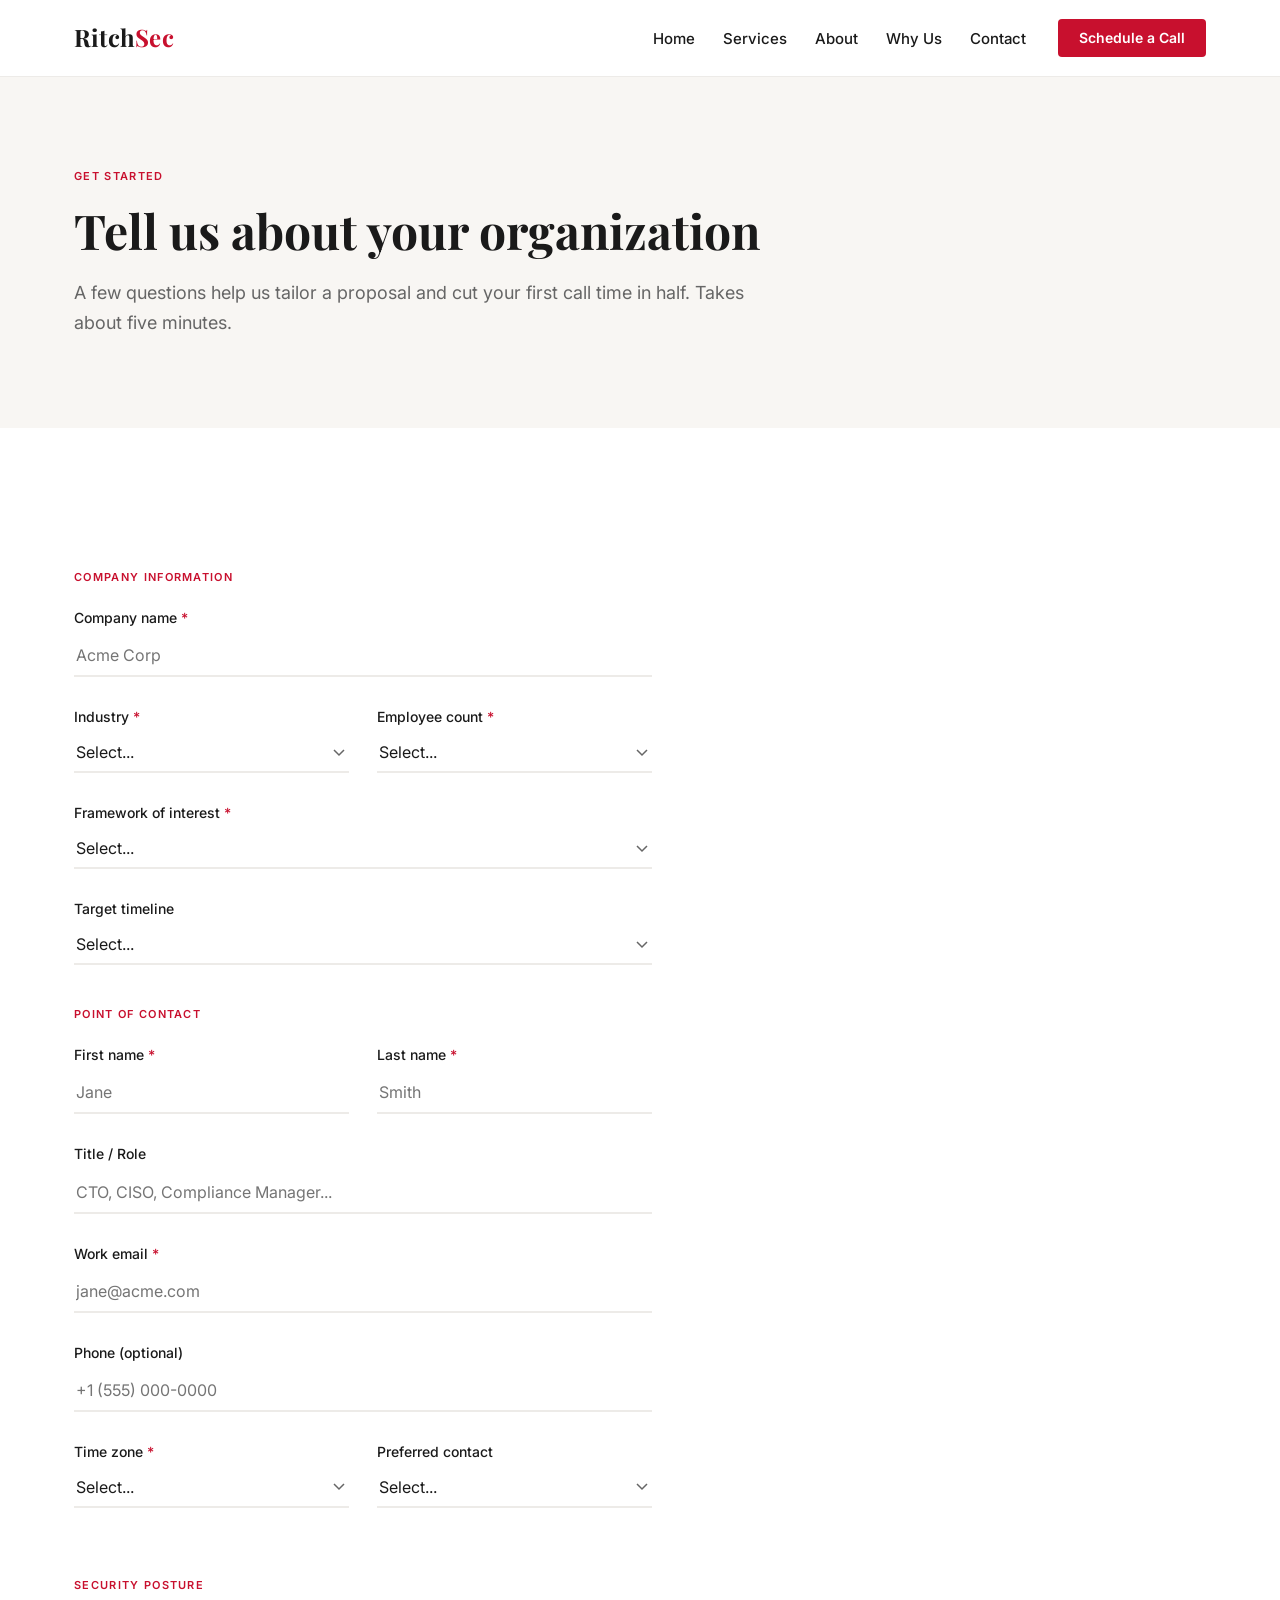
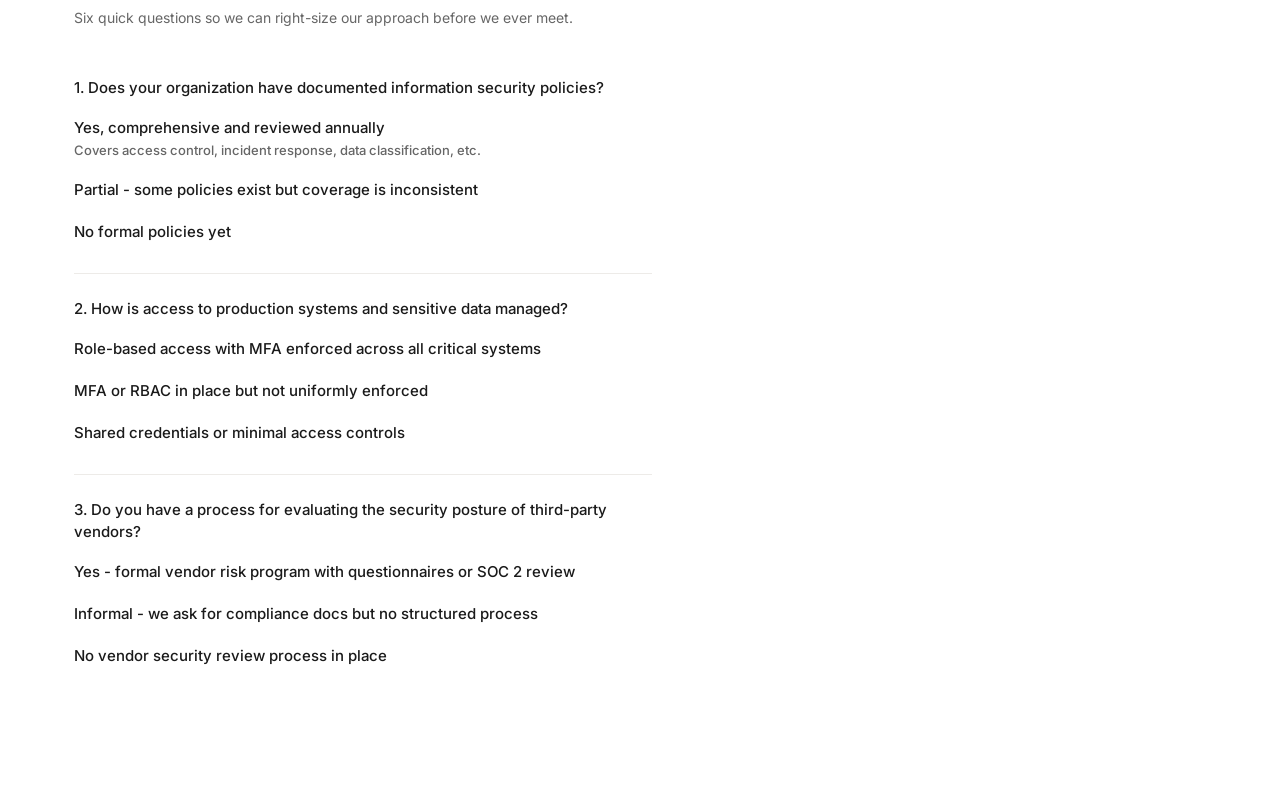
==== intake.html @ 6bd3adc6 "Add client intake form page Co-Authored-By: Claude Sonnet 4.6 <noreply@anthropic.com> Claude-Session" ====
<!DOCTYPE html><html lang="en"><head><meta charset="UTF-8"><meta name="viewport" content="width=device-width,initial-scale=1.0"><title>Client Intake - RitchSec</title><link rel="preconnect" href="https://fonts.googleapis.com"><link rel="preconnect" href="https://fonts.gstatic.com" crossorigin><link href="https://fonts.googleapis.com/css2?family=Inter:wght@400;500;600;800&family=Playfair+Display:ital,wght@0,700;1,700&display=swap" rel="stylesheet"><link rel="stylesheet" href="css/styles.css"><style>.intake-grid{display:grid;grid-template-columns:1.2fr 1fr;gap:72px}.intake-section-label{display:block;font-size:11px;font-weight:600;letter-spacing:.12em;text-transform:uppercase;color:var(--red);margin:40px 0 20px}.intake-section-label:first-child{margin-top:0}.intake-form label{display:block;font-size:14px;font-weight:500;color:var(--charcoal);margin-bottom:6px}.intake-form input,.intake-form select,.intake-form textarea{display:block;width:100%;font-family:var(--font-body);font-size:16px;color:var(--charcoal);background:transparent;border:none;border-bottom:2px solid var(--gray-light);padding:10px 2px;margin-bottom:28px;transition:border-color .2s ease;appearance:none;-webkit-appearance:none}.intake-form select{background-image:url("data:image/svg+xml,%3Csvg xmlns=%27http://www.w3.org/2000/svg%27 width=%2712%27 height=%278%27 viewBox=%270 0 12 8%27%3E%3Cpath d=%27M1 1l5 5 5-5%27 stroke=%27%23666%27 stroke-width=%271.5%27 fill=%27none%27/%3E%3C/svg%3E");background-repeat:no-repeat;background-position:right 4px center;padding-right:28px;cursor:pointer}.intake-form input:focus,.intake-form select:focus,.intake-form textarea:focus{outline:none;border-bottom-color:var(--red)}.intake-form textarea{resize:vertical;min-height:80px}.intake-row{display:grid;grid-template-columns:1fr 1fr;gap:28px}.intake-row>div{display:flex;flex-direction:column}.posture-question{padding:24px 0;border-bottom:1px solid var(--gray-light)}.posture-question:first-of-type{padding-top:0}.posture-question:last-of-type{border-bottom:none}.posture-question__prompt{font-size:15px;font-weight:500;color:var(--charcoal);margin-bottom:14px;line-height:1.45}.posture-options{display:flex;flex-direction:column;gap:10px}.posture-option{display:flex;align-items:flex-start;gap:12px;cursor:pointer}.posture-option input[type=radio]{width:auto;margin:0 0 0 0;margin-top:3px;flex-shrink:0;accent-color:var(--red);border-bottom:none;padding:0}.posture-option__label{font-size:15px;color:var(--charcoal);line-height:1.4}.posture-option__label span{display:block;font-size:13px;color:var(--muted);margin-top:2px}.intake-sidebar{padding-top:8px}.intake-sidebar h3{font-family:var(--font-body);font-size:17px;font-weight:600;color:var(--charcoal);margin-bottom:12px}.intake-sidebar p{font-size:15px;color:var(--muted);margin-bottom:20px;line-height:1.6}.intake-sidebar .red-rule{margin-bottom:32px}.what-happens-next li{position:relative;padding-left:30px;margin-bottom:16px;font-size:15px;color:var(--charcoal);line-height:1.45}.what-happens-next li::before{content:attr(data-n);position:absolute;left:0;font-family:var(--font-display);font-size:16px;font-weight:700;color:var(--red)}.form-submit-row{display:flex;align-items:center;gap:20px;margin-top:8px}.form-note{font-size:12px;color:var(--muted)}.intake-privacy{font-size:12px;color:var(--muted);margin-top:16px}@media(max-width:860px){.intake-grid{grid-template-columns:1fr;gap:56px}.intake-row{grid-template-columns:1fr;gap:0}.site-nav__list{display:none}}</style></head><body><header class="site-header" id="site-header"><div class="container site-header__inner"><a href="index.html" class="wordmark">Ritch<span>Sec</span></a><nav class="site-nav" aria-label="Main"><ul class="site-nav__list"><li><a href="index.html" class="site-nav__link">Home</a></li><li><a href="services.html" class="site-nav__link">Services</a></li><li><a href="about.html" class="site-nav__link">About</a></li><li><a href="why-us.html" class="site-nav__link">Why Us</a></li><li><a href="contact.html" class="site-nav__link">Contact</a></li></ul><a href="https://calendly.com/ritchsec/30min" class="btn btn--primary" target="_blank" rel="noopener">Schedule a Call</a><button class="nav-toggle" id="nav-toggle" aria-expanded="false" aria-label="Toggle navigation"><span class="nav-toggle__bar"></span><span class="nav-toggle__bar"></span><span class="nav-toggle__bar"></span></button></nav></div></header><section class="page-hero page-hero--off"><div class="container"><span class="eyebrow">Get Started</span><h1>Tell us about your organization</h1><p class="page-hero__sub">A few questions help us tailor a proposal and cut your first call time in half. Takes about five minutes.</p></div></section><section class="section section--white"><div class="container"><div class="intake-grid"><div><form class="intake-form" name="intake" method="POST" action="thank-you.html" data-netlify="true" netlify-honeypot="bot-field"><input type="hidden" name="form-name" value="intake"><p style="display:none"><label>Do not fill: <input name="bot-field"></label></p><span class="intake-section-label">Company Information</span><label for="company">Company name <span style="color:var(--red)">*</span></label><input type="text" id="company" name="company" required placeholder="Acme Corp"><div class="intake-row"><div><label for="industry">Industry <span style="color:var(--red)">*</span></label><select id="industry" name="industry" required><option value="" disabled selected>Select...</option><option>SaaS / Software</option><option>FinTech / Financial Services</option><option>HealthTech / Healthcare</option><option>Government / Public Sector</option><option>Defense / GovCon</option><option>Professional Services</option><option>E-commerce / Retail</option><option>Manufacturing</option><option>Other</option></select></div><div><label for="employees">Employee count <span style="color:var(--red)">*</span></label><select id="employees" name="employees" required><option value="" disabled selected>Select...</option><option>1-10</option><option>11-50</option><option>51-200</option><option>201-500</option><option>500+</option></select></div></div><label for="framework">Framework of interest <span style="color:var(--red)">*</span></label><select id="framework" name="framework" required><option value="" disabled selected>Select...</option><option>SOC 2 Type I</option><option>SOC 2 Type II</option><option>NIST CSF</option><option>FedRAMP 20x Class B</option><option>FedRAMP 20x Class C</option><option>General Security Risk Assessment</option><option>Not sure - need guidance</option></select><label for="timeline">Target timeline</label><select id="timeline" name="timeline"><option value="" disabled selected>Select...</option><option>ASAP (within 30 days)</option><option>1-3 months</option><option>3-6 months</option><option>6-12 months</option><option>Exploring, no hard deadline</option></select><span class="intake-section-label">Point of Contact</span><div class="intake-row"><div><label for="first-name">First name <span style="color:var(--red)">*</span></label><input type="text" id="first-name" name="first_name" required placeholder="Jane"></div><div><label for="last-name">Last name <span style="color:var(--red)">*</span></label><input type="text" id="last-name" name="last_name" required placeholder="Smith"></div></div><label for="poc-title">Title / Role</label><input type="text" id="poc-title" name="title" placeholder="CTO, CISO, Compliance Manager..."><label for="email">Work email <span style="color:var(--red)">*</span></label><input type="email" id="email" name="email" required placeholder="jane@acme.com"><label for="phone">Phone (optional)</label><input type="tel" id="phone" name="phone" placeholder="+1 (555) 000-0000"><div class="intake-row"><div><label for="timezone">Time zone <span style="color:var(--red)">*</span></label><select id="timezone" name="timezone" required><option value="" disabled selected>Select...</option><option>Eastern (ET)</option><option>Central (CT)</option><option>Mountain (MT)</option><option>Pacific (PT)</option><option>Alaska (AKT)</option><option>Hawaii (HT)</option><option>UTC / GMT</option><option>Other</option></select></div><div><label for="preferred-contact">Preferred contact</label><select id="preferred-contact" name="preferred_contact"><option value="" disabled selected>Select...</option><option>Email</option><option>Phone / Video call</option><option>Either</option></select></div></div><span class="intake-section-label">Security Posture</span><p style="font-size:14px;color:var(--muted);margin-bottom:24px;margin-top:-8px;">Six quick questions so we can right-size our approach before we ever meet.</p><div class="posture-question"><p class="posture-question__prompt">1. Does your organization have documented information security policies?</p><div class="posture-options"><label class="posture-option"><input type="radio" name="q1_policies" value="A" required><span class="posture-option__label">Yes, comprehensive and reviewed annually<span>Covers access control, incident response, data classification, etc.</span></span></label><label class="posture-option"><input type="radio" name="q1_policies" value="B"><span class="posture-option__label">Partial - some policies exist but coverage is inconsistent</span></label><label class="posture-option"><input type="radio" name="q1_policies" value="C"><span class="posture-option__label">No formal policies yet</span></label></div></div><div class="posture-question"><p class="posture-question__prompt">2. How is access to production systems and sensitive data managed?</p><div class="posture-options"><label class="posture-option"><input type="radio" name="q2_access" value="A" required><span class="posture-option__label">Role-based access with MFA enforced across all critical systems</span></label><label class="posture-option"><input type="radio" name="q2_access" value="B"><span class="posture-option__label">MFA or RBAC in place but not uniformly enforced</span></label><label class="posture-option"><input type="radio" name="q2_access" value="C"><span class="posture-option__label">Shared credentials or minimal access controls</span></label></div></div><div class="posture-question"><p class="posture-question__prompt">3. Do you have a process for evaluating the security posture of third-party vendors?</p><div class="posture-options"><label class="posture-option"><input type="radio" name="q3_vendors" value="A" required><span class="posture-option__label">Yes - formal vendor risk program with questionnaires or SOC 2 review</span></label><label class="posture-option"><input type="radio" name="q3_vendors" value="B"><span class="posture-option__label">Informal - we ask for compliance docs but no structured process</span></label><label class="posture-option"><input type="radio" name="q3_vendors" value="C"><span class="posture-option__label">No vendor security review process in place</span></label></div></div>
---- css/styles.css ----
/* ==========================================================================
   RitchSec — Site Stylesheet
   Fonts: Playfair Display (display), Inter (body/UI)
   ========================================================================== */

:root {
  --red: #C8102E;
  --red-dark: #9E0B22;
  --red-tint: #FDF0F2;
  --charcoal: #1A1A1A;
  --off-white: #F8F6F3;
  --white: #FFFFFF;
  --gray-light: #EDEBE8;
  --muted: #666666;
  --font-display: 'Playfair Display', Georgia, serif;
  --font-body: 'Inter', -apple-system, BlinkMacSystemFont, 'Segoe UI', sans-serif;
  --max-width: 1180px;
}

/* --------------------------------------------------------------------------
   Reset & base
   -------------------------------------------------------------------------- */

*,
*::before,
*::after {
  box-sizing: border-box;
  margin: 0;
  padding: 0;
}

html {
  scroll-behavior: smooth;
}

body {
  font-family: var(--font-body);
  font-size: 17px;
  font-weight: 400;
  line-height: 1.65;
  color: var(--charcoal);
  background-color: var(--white);
  -webkit-font-smoothing: antialiased;
  -moz-osx-font-smoothing: grayscale;
}

img {
  max-width: 100%;
  display: block;
}

a {
  color: var(--red);
  text-decoration: none;
  transition: color 0.2s ease;
}

a:hover {
  color: var(--red-dark);
}

a:focus-visible,
button:focus-visible,
input:focus-visible,
textarea:focus-visible {
  outline: 2px solid var(--red);
  outline-offset: 3px;
}

ul {
  list-style: none;
}

/* --------------------------------------------------------------------------
   Typography
   -------------------------------------------------------------------------- */

h1, h2, h3 {
  font-family: var(--font-display);
  font-weight: 700;
  line-height: 1.2;
  color: var(--charcoal);
}

h1 { font-size: 40px; }
h2 { font-size: 30px; }
h3 { font-size: 22px; }

.display {
  font-size: 52px;
  line-height: 1.15;
}

.eyebrow {
  display: block;
  font-family: var(--font-body);
  font-size: 11px;
  font-weight: 600;
  letter-spacing: 0.12em;
  text-transform: uppercase;
  color: var(--red);
  margin-bottom: 18px;
}

.lead {
  font-size: 18px;
  color: var(--muted);
}

.small {
  font-size: 14px;
}

/* --------------------------------------------------------------------------
   Layout
   -------------------------------------------------------------------------- */

.container {
  max-width: var(--max-width);
  margin: 0 auto;
  padding: 0 24px;
}

.section {
  padding: 100px 0;
}

.section--white   { background-color: var(--white); }
.section--off     { background-color: var(--off-white); }
.section--dark    { background-color: var(--charcoal); }
.section--tint    { background-color: var(--red-tint); }
.section--red     { background-color: var(--red); }

.section--dark h2,
.section--dark h3,
.section--red h2 {
  color: var(--white);
}

.grid-12 {
  display: grid;
  grid-template-columns: repeat(12, 1fr);
  gap: 32px;
}

/* Signature element: vertical red rule */
.red-rule {
  border-left: 3px solid var(--red);
  padding-left: 20px;
}

/* --------------------------------------------------------------------------
   Buttons
   -------------------------------------------------------------------------- */

.btn {
  display: inline-block;
  font-family: var(--font-body);
  font-size: 16px;
  font-weight: 600;
  line-height: 1;
  padding: 14px 28px;
  border-radius: 4px;
  border: 1px solid transparent;
  cursor: pointer;
  transition: background-color 0.2s ease, color 0.2s ease, border-color 0.2s ease;
}

.btn--primary {
  background-color: var(--red);
  color: var(--white);
}

.btn--primary:hover {
  background-color: var(--red-dark);
  color: var(--white);
}

.btn--secondary {
  background-color: var(--white);
  color: var(--red);
  border-color: var(--red);
}

.btn--secondary:hover {
  background-color: var(--red-tint);
  color: var(--red-dark);
}

.btn--reversed {
  background-color: var(--white);
  color: var(--red);
}

.btn--reversed:hover {
  background-color: var(--red-tint);
  color: var(--red-dark);
}

.btn--full {
  display: block;
  width: 100%;
  text-align: center;
}

/* --------------------------------------------------------------------------
   Header / Navigation
   -------------------------------------------------------------------------- */

.site-header {
  position: sticky;
  top: 0;
  z-index: 100;
  background-color: var(--white);
  border-bottom: 1px solid var(--gray-light);
  transition: box-shadow 0.25s ease;
}

.site-header.is-scrolled {
  box-shadow: 0 2px 12px rgba(0, 0, 0, 0.08);
}

.site-header__inner {
  display: flex;
  align-items: center;
  justify-content: space-between;
  height: 76px;
}

.wordmark {
  font-family: var(--font-display);
  font-size: 24px;
  font-weight: 700;
  color: var(--charcoal);
  letter-spacing: 0.01em;
}

.wordmark:hover {
  color: var(--charcoal);
}

.wordmark span {
  color: var(--red);
}

.site-nav {
  display: flex;
  align-items: center;
  gap: 32px;
}

.site-nav__list {
  display: flex;
  align-items: center;
  gap: 28px;
}

.site-nav__link {
  font-size: 15px;
  font-weight: 500;
  color: var(--charcoal);
  padding: 6px 0;
  border-bottom: 2px solid transparent;
  transition: color 0.2s ease, border-color 0.2s ease;
}

.site-nav__link:hover {
  color: var(--red);
}

.site-nav__link[aria-current="page"] {
  color: var(--charcoal);
  border-bottom-color: var(--red);
}

.site-nav .btn {
  font-size: 14px;
  padding: 11px 20px;
}

.nav-toggle {
  display: none;
  background: none;
  border: none;
  cursor: pointer;
  padding: 8px;
}

.nav-toggle__bar {
  display: block;
  width: 24px;
  height: 2px;
  background-color: var(--charcoal);
  margin: 5px 0;
  transition: transform 0.25s ease, opacity 0.25s ease;
}

.nav-toggle[aria-expanded="true"] .nav-toggle__bar:nth-child(1) {
  transform: translateY(7px) rotate(45deg);
}

.nav-toggle[aria-expanded="true"] .nav-toggle__bar:nth-child(2) {
  opacity: 0;
}

.nav-toggle[aria-expanded="true"] .nav-toggle__bar:nth-child(3) {
  transform: translateY(-7px) rotate(-45deg);
}

/* --------------------------------------------------------------------------
   Hero (home)
   -------------------------------------------------------------------------- */

.hero {
  background-color: var(--off-white);
  padding: 100px 0;
}

.hero__inner {
  display: grid;
  grid-template-columns: 60% 1fr;
  gap: 60px;
  align-items: center;
}

.hero__headline {
  font-size: 52px;
  line-height: 1.15;
  margin-bottom: 24px;
}

.hero__sub {
  font-size: 18px;
  color: var(--muted);
  margin-bottom: 32px;
  max-width: 540px;
}

.hero__note {
  font-size: 13px;
  color: var(--muted);
  margin-top: 16px;
}

.badge-stack {
  display: flex;
  flex-direction: column;
  gap: 12px;
  align-items: flex-start;
}

.badge {
  display: inline-block;
  background-color: var(--gray-light);
  color: var(--charcoal);
  font-size: 14px;
  font-weight: 500;
  padding: 10px 18px;
  border-radius: 999px;
  white-space: nowrap;
}

.badge::before {
  content: "\2726\00a0\00a0";
  color: var(--red);
}

/* --------------------------------------------------------------------------
   Page hero (interior pages)
   -------------------------------------------------------------------------- */

.page-hero {
  padding: 90px 0;
}

.page-hero--dark {
  background-color: var(--charcoal);
}

.page-hero--dark h1 {
  color: var(--white);
}

.page-hero--off {
  background-color: var(--off-white);
}

.page-hero h1 {
  font-size: 48px;
  line-height: 1.15;
  margin-bottom: 20px;
  max-width: 820px;
}

.page-hero__sub {
  font-size: 18px;
  color: var(--muted);
  max-width: 680px;
}

.page-hero--dark .page-hero__sub {
  color: #C9C6C1;
}

.page-hero__accent {
  font-style: italic;
  color: var(--red);
}

/* About hero: two-column with headshot */
.about-hero__inner {
  display: grid;
  grid-template-columns: 1.4fr 1fr;
  gap: 60px;
  align-items: center;
}

.about-hero__inner h1 {
  font-size: 44px;
}

.headshot-frame {
  border-left: 4px solid var(--red);
  padding-left: 20px;
}

.headshot-frame img {
  width: 100%;
  border-radius: 4px;
}

/* --------------------------------------------------------------------------
   Trust bar
   -------------------------------------------------------------------------- */

.trust-bar {
  background-color: var(--white);
  padding: 44px 0;
  text-align: center;
  border-bottom: 1px solid var(--gray-light);
}

.trust-bar .eyebrow {
  margin-bottom: 14px;
}

.trust-bar__list {
  font-size: 13px;
  color: var(--charcoal);
  letter-spacing: 0.02em;
}

.trust-bar__list span {
  color: var(--gray-light);
  padding: 0 12px;
}

/* --------------------------------------------------------------------------
   Content blocks
   -------------------------------------------------------------------------- */

.content-block h2 {
  font-size: 36px;
  margin-bottom: 24px;
  max-width: 720px;
}

.content-block p {
  max-width: 680px;
  margin-bottom: 20px;
}

.content-block p:last-of-type {
  margin-bottom: 0;
}

.text-link {
  display: inline-block;
  margin-top: 28px;
  font-weight: 600;
  color: var(--red);
  border-bottom: 1px solid transparent;
  transition: border-color 0.2s ease, color 0.2s ease;
}

.text-link:hover {
  color: var(--red-dark);
  border-bottom-color: var(--red-dark);
}

/* --------------------------------------------------------------------------
   Services snapshot (home, dark section)
   -------------------------------------------------------------------------- */

.section--dark .eyebrow {
  color: var(--red);
}

.card-grid {
  display: grid;
  grid-template-columns: repeat(2, 1fr);
  gap: 28px;
  margin-top: 48px;
}

.service-card {
  background-color: var(--white);
  border-radius: 4px;
  border-top: 3px solid var(--red);
  padding: 32px;
}

.service-card h3 {
  font-family: var(--font-body);
  font-size: 18px;
  font-weight: 600;
  color: var(--charcoal);
  margin-bottom: 12px;
}

.service-card p {
  font-size: 16px;
  color: var(--muted);
}

.text-link--reversed {
  color: var(--white);
  border-bottom: 1px solid transparent;
}

.text-link--reversed:hover {
  color: var(--white);
  border-bottom-color: var(--red);
}

/* --------------------------------------------------------------------------
   Stats
   -------------------------------------------------------------------------- */

.stat-row {
  display: grid;
  grid-template-columns: repeat(4, 1fr);
  gap: 40px;
  margin-top: 48px;
}

.stat {
  border-left: 3px solid var(--red);
  padding-left: 20px;
}

.stat__number {
  font-family: var(--font-display);
  font-size: 44px;
  font-weight: 700;
  line-height: 1.1;
  color: var(--charcoal);
  margin-bottom: 8px;
}

.stat__label {
  font-size: 15px;
  color: var(--muted);
}

.stat-grid-8 {
  display: grid;
  grid-template-columns: repeat(4, 1fr);
  gap: 40px 32px;
  margin-top: 48px;
}

/* --------------------------------------------------------------------------
   About teaser (home)
   -------------------------------------------------------------------------- */

.about-teaser {
  display: grid;
  grid-template-columns: 1.2fr 1fr;
  gap: 60px;
  align-items: center;
}

.quote-block {
  background-color: var(--charcoal);
  border-radius: 4px;
  padding: 44px 40px;
}

.quote-block blockquote {
  border-left: 3px solid var(--red);
  padding-left: 24px;
}

.quote-block blockquote p {
  font-family: var(--font-display);
  font-style: italic;
  font-size: 21px;
  line-height: 1.5;
  color: var(--white);
  margin-bottom: 18px;
}

.quote-block cite {
  display: block;
  font-family: var(--font-body);
  font-style: normal;
  font-size: 14px;
  font-weight: 500;
  color: #C9C6C1;
}

/* --------------------------------------------------------------------------
   CTA band (red)
   -------------------------------------------------------------------------- */

.cta-band {
  background-color: var(--red);
  padding: 90px 0;
  text-align: center;
}

.cta-band h2 {
  font-size: 40px;
  color: var(--white);
  margin-bottom: 20px;
}

.cta-band p {
  color: var(--white);
  max-width: 620px;
  margin: 0 auto 32px;
}

.cta-band__meta {
  font-size: 14px;
  color: rgba(255, 255, 255, 0.8);
  margin-top: 24px;
}

.schedule-intro {
  max-width: 640px;
  margin: 0 auto;
  text-align: center;
}

.schedule-intro h2 {
  margin-bottom: 20px;
}

.schedule-intro p {
  color: var(--muted);
  margin: 0;
}

.calendly-embed {
  background-color: var(--white);
  border-radius: 4px;
  padding: 12px;
  max-width: 700px;
  margin: 40px auto 0;
}

/* --------------------------------------------------------------------------
   Services page: service rows
   -------------------------------------------------------------------------- */

.service-row {
  display: grid;
  grid-template-columns: 320px 1fr;
  gap: 48px;
  padding: 56px 28px;
  border-bottom: 1px solid var(--gray-light);
  border-left: 4px solid transparent;
  transition: border-left-color 0.2s ease, background-color 0.2s ease;
}

.service-row:first-of-type {
  border-top: 1px solid var(--gray-light);
}

.service-row:hover {
  border-left-color: var(--red);
}

.service-row h3 {
  font-size: 26px;
  margin-bottom: 14px;
}

.service-row__who {
  font-size: 15px;
  color: var(--muted);
}

.service-row__who strong {
  color: var(--charcoal);
  font-weight: 600;
}

.service-row__body p {
  margin-bottom: 20px;
}

.service-row__tag {
  display: block;
  text-align: right;
  font-size: 14px;
  font-style: italic;
  color: var(--muted);
}

/* --------------------------------------------------------------------------
   How it works
   -------------------------------------------------------------------------- */

.steps {
  display: grid;
  grid-template-columns: repeat(3, 1fr);
  gap: 44px;
  margin-top: 48px;
  margin-bottom: 56px;
}

.step__number {
  font-family: var(--font-display);
  font-size: 20px;
  font-weight: 700;
  color: var(--red);
  margin-bottom: 14px;
}

.step h3 {
  font-family: var(--font-body);
  font-size: 18px;
  font-weight: 600;
  margin-bottom: 10px;
}

.step p {
  font-size: 16px;
  color: var(--muted);
}

/* --------------------------------------------------------------------------
   About page: timeline
   -------------------------------------------------------------------------- */

.timeline {
  margin-top: 48px;
  border-left: 3px solid var(--red);
}

.timeline__item {
  display: grid;
  grid-template-columns: 160px 1fr;
  gap: 32px;
  padding: 0 0 52px 36px;
  position: relative;
}

.timeline__item:last-child {
  padding-bottom: 0;
}

.timeline__years {
  font-weight: 600;
  color: var(--red);
  font-size: 16px;
  padding-top: 2px;
}

.timeline__role {
  font-weight: 600;
  font-size: 18px;
  color: var(--charcoal);
}

.timeline__company {
  color: var(--muted);
  margin-bottom: 12px;
}

.timeline__body {
  font-size: 16px;
}

/* --------------------------------------------------------------------------
   About page: personal note
   -------------------------------------------------------------------------- */

.personal-note {
  border-left: 3px solid var(--red);
  padding-left: 28px;
  max-width: 680px;
}

.personal-note p {
  font-family: var(--font-display);
  font-style: italic;
  font-size: 20px;
  line-height: 1.6;
  color: var(--white);
  margin-bottom: 22px;
}

.personal-note p:last-child {
  margin-bottom: 0;
}

/* --------------------------------------------------------------------------
   Why Us page: differentiators
   -------------------------------------------------------------------------- */

.diff-list {
  max-width: 780px;
}

.diff-item {
  padding: 36px 0;
  border-bottom: 1px solid var(--gray-light);
}

.diff-item:last-child {
  border-bottom: none;
}

.diff-item h3 {
  font-family: var(--font-body);
  font-size: 20px;
  font-weight: 600;
  color: var(--charcoal);
  border-left: 3px solid var(--red);
  padding-left: 18px;
  margin-bottom: 14px;
}

.diff-item p {
  color: var(--charcoal);
}

/* --------------------------------------------------------------------------
   Why Us page: fit section
   -------------------------------------------------------------------------- */

.fit-grid {
  display: grid;
  grid-template-columns: 1fr 1fr;
  gap: 48px;
  margin-top: 48px;
}

.fit-col {
  background-color: var(--white);
  border-radius: 4px;
  padding: 36px;
}

.fit-col h3 {
  font-family: var(--font-body);
  font-size: 18px;
  font-weight: 600;
  margin-bottom: 22px;
}

.fit-col li {
  position: relative;
  padding-left: 30px;
  margin-bottom: 16px;
  font-size: 16px;
}

.fit-col li:last-child {
  margin-bottom: 0;
}

.fit-col--yes li::before {
  content: "\2713";
  position: absolute;
  left: 0;
  color: #2E7D32;
  font-weight: 700;
}

.fit-col--no li::before {
  content: "\2014";
  position: absolute;
  left: 0;
  color: var(--red);
  font-weight: 700;
}

/* --------------------------------------------------------------------------
   Contact page
   -------------------------------------------------------------------------- */

.contact-grid {
  display: grid;
  grid-template-columns: 1.2fr 1fr;
  gap: 72px;
}

.contact-form label {
  display: block;
  font-size: 14px;
  font-weight: 500;
  color: var(--charcoal);
  margin-bottom: 6px;
}

.contact-form input,
.contact-form textarea {
  display: block;
  width: 100%;
  font-family: var(--font-body);
  font-size: 16px;
  color: var(--charcoal);
  background: transparent;
  border: none;
  border-bottom: 2px solid var(--gray-light);
  padding: 10px 2px;
  margin-bottom: 28px;
  transition: border-color 0.2s ease;
}

.contact-form input:focus,
.contact-form textarea:focus {
  outline: none;
  border-bottom-color: var(--red);
}

.contact-form textarea {
  resize: vertical;
}

.contact-form__note {
  font-size: 12px;
  color: var(--muted);
  margin-top: 14px;
  text-align: center;
}

.contact-direct {
  margin-bottom: 40px;
}

.contact-direct li {
  font-size: 16px;
  margin-bottom: 12px;
}

.contact-direct li::before {
  content: "\2014\00a0\00a0";
  color: var(--red);
}

.contact-direct a {
  color: var(--charcoal);
}

.contact-direct a:hover {
  color: var(--red);
}

.contact-divider {
  border: none;
  border-top: 1px solid var(--gray-light);
  margin: 40px 0;
}

.next-steps li {
  display: grid;
  grid-template-columns: 28px 1fr;
  gap: 14px;
  margin-bottom: 24px;
}

.next-steps li:last-child {
  margin-bottom: 0;
}

.next-steps__num {
  font-family: var(--font-display);
  font-size: 18px;
  font-weight: 700;
  color: var(--red);
  line-height: 1.4;
}

.next-steps__title {
  font-weight: 600;
  font-size: 16px;
  color: var(--charcoal);
}

.next-steps__body {
  font-size: 15px;
  color: var(--muted);
}

/* --------------------------------------------------------------------------
   FAQ accordion
   -------------------------------------------------------------------------- */

.faq {
  max-width: 780px;
  margin-top: 40px;
}

.faq-item {
  border-bottom: 1px solid var(--gray-light);
  background-color: var(--white);
  border-radius: 4px;
  margin-bottom: 12px;
}

.faq-item__question {
  display: flex;
  align-items: center;
  justify-content: space-between;
  width: 100%;
  background: none;
  border: none;
  cursor: pointer;
  font-family: var(--font-body);
  font-size: 17px;
  font-weight: 600;
  color: var(--charcoal);
  text-align: left;
  padding: 22px 24px;
}

.faq-item__icon {
  flex-shrink: 0;
  margin-left: 20px;
  color: var(--red);
  font-size: 22px;
  font-weight: 400;
  line-height: 1;
  transition: transform 0.25s ease;
}

.faq-item.is-open .faq-item__icon {
  transform: rotate(45deg);
}

.faq-item__answer {
  max-height: 0;
  overflow: hidden;
  transition: max-height 0.3s ease;
}

.faq-item__answer p {
  padding: 0 24px 22px;
  color: var(--muted);
  font-size: 16px;
}

/* --------------------------------------------------------------------------
   Footer
   -------------------------------------------------------------------------- */

.site-footer {
  background-color: var(--charcoal);
  padding: 72px 0 0;
}

.site-footer__grid {
  display: grid;
  grid-template-columns: 1.4fr 1fr 1fr;
  gap: 48px;
  padding-bottom: 56px;
}

.site-footer__brand {
  font-family: var(--font-display);
  font-size: 18px;
  font-weight: 700;
  color: var(--white);
  margin-bottom: 14px;
}

.site-footer__tagline {
  font-size: 13px;
  color: #999590;
  max-width: 280px;
}

.site-footer .eyebrow {
  margin-bottom: 16px;
}

.site-footer__links li {
  margin-bottom: 10px;
}

.site-footer__links a,
.site-footer__links span {
  font-size: 13px;
  color: var(--white);
}

.site-footer__links a:hover {
  color: var(--red);
}

.site-footer__bottom {
  border-top: 1px solid #333333;
  padding: 24px 0;
  text-align: center;
  font-size: 12px;
  color: #999590;
}

/* --------------------------------------------------------------------------
   Scroll fade-in animation
   -------------------------------------------------------------------------- */

.fade-in {
  opacity: 0;
  transform: translateY(20px);
  transition: opacity 0.5s ease, transform 0.5s ease;
}

.fade-in.is-visible {
  opacity: 1;
  transform: translateY(0);
}

@media (prefers-reduced-motion: reduce) {
  html {
    scroll-behavior: auto;
  }
  .fade-in {
    opacity: 1;
    transform: none;
    transition: none;
  }
}

/* --------------------------------------------------------------------------
   Responsive
   -------------------------------------------------------------------------- */

@media (max-width: 980px) {
  .hero__inner,
  .about-teaser,
  .about-hero__inner,
  .contact-grid {
    grid-template-columns: 1fr;
    gap: 48px;
  }

  .service-row {
    grid-template-columns: 1fr;
    gap: 20px;
  }

  .fit-grid {
    grid-template-columns: 1fr;
  }

  .stat-grid-8 {
    grid-template-columns: repeat(2, 1fr);
  }

  .steps {
    grid-template-columns: 1fr;
  }

  .site-footer__grid {
    grid-template-columns: 1fr;
    gap: 40px;
  }
}

@media (max-width: 768px) {
  .section {
    padding: 60px 0;
  }

  .hero {
    padding: 60px 0;
  }

  .page-hero {
    padding: 60px 0;
  }

  .display,
  .hero__headline {
    font-size: 38px;
  }

  .page-hero h1 {
    font-size: 34px;
  }

  .about-hero__inner h1 {
    font-size: 32px;
  }

  .content-block h2,
  .cta-band h2 {
    font-size: 28px;
  }

  .card-grid {
    grid-template-columns: 1fr;
  }

  .stat-row {
    grid-template-columns: repeat(2, 1fr);
    gap: 32px;
  }

  .timeline__item {
    grid-template-columns: 1fr;
    gap: 6px;
    padding-left: 24px;
  }

  .badge-stack {
    flex-direction: column;
    align-items: flex-start;
  }

  /* Mobile navigation */
  .nav-toggle {
    display: block;
  }

  .site-nav {
    position: absolute;
    top: 76px;
    left: 0;
    right: 0;
    background-color: var(--white);
    flex-direction: column;
    align-items: stretch;
    gap: 0;
    padding: 0 24px;
    max-height: 0;
    overflow: hidden;
    border-bottom: 1px solid var(--gray-light);
    transition: max-height 0.3s ease, padding 0.3s ease;
    box-shadow: 0 8px 16px rgba(0, 0, 0, 0.06);
  }

  .site-nav.is-open {
    max-height: 420px;
    padding: 16px 24px 24px;
  }

  .site-nav__list {
    flex-direction: column;
    align-items: stretch;
    gap: 0;
  }

  .site-nav__list li {
    border-bottom: 1px solid var(--gray-light);
  }

  .site-nav__link {
    display: block;
    padding: 14px 0;
    border-bottom: none;
  }

  .site-nav__link[aria-current="page"] {
    color: var(--red);
  }

  .site-nav .btn {
    margin-top: 16px;
    text-align: center;
  }
}

@media (max-width: 480px) {
  .stat-row,
  .stat-grid-8 {
    grid-template-columns: repeat(2, 1fr);
    gap: 28px 20px;
  }

  .trust-bar__list span {
    padding: 0 6px;
  }
}
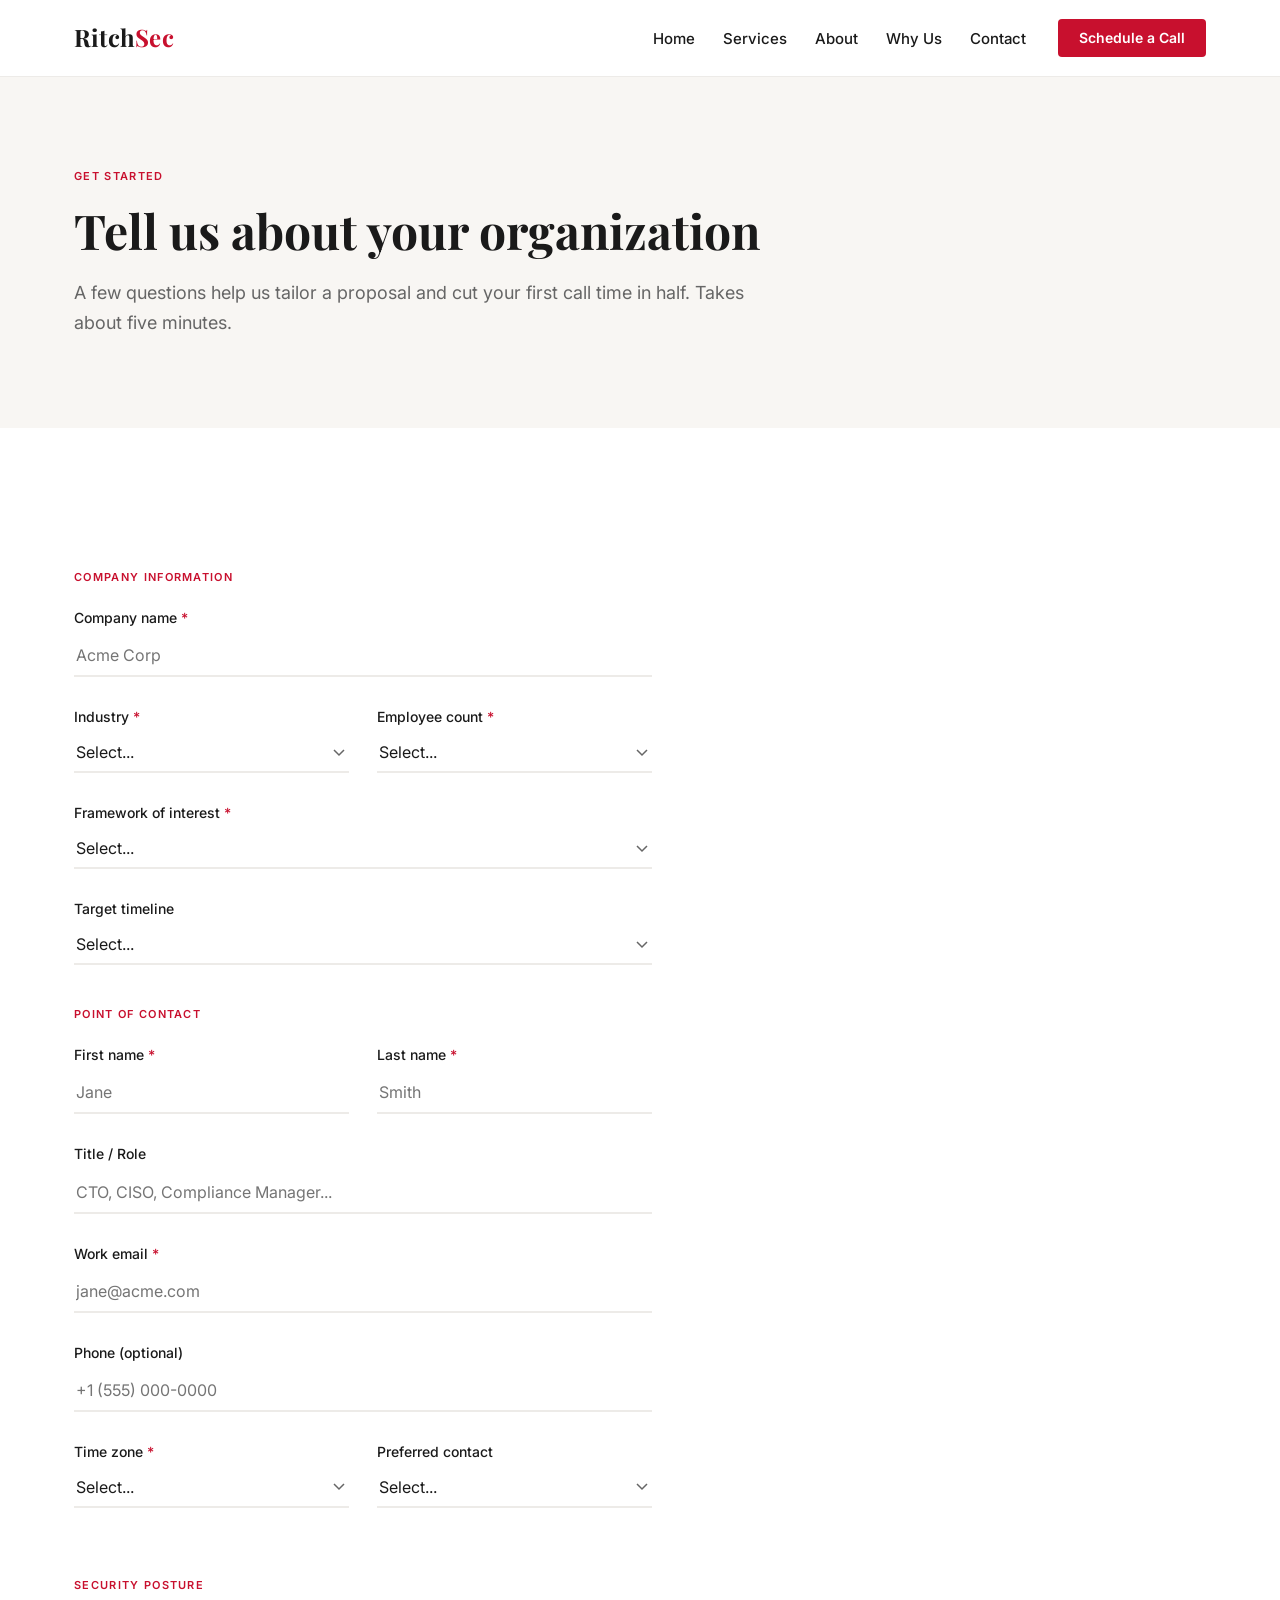
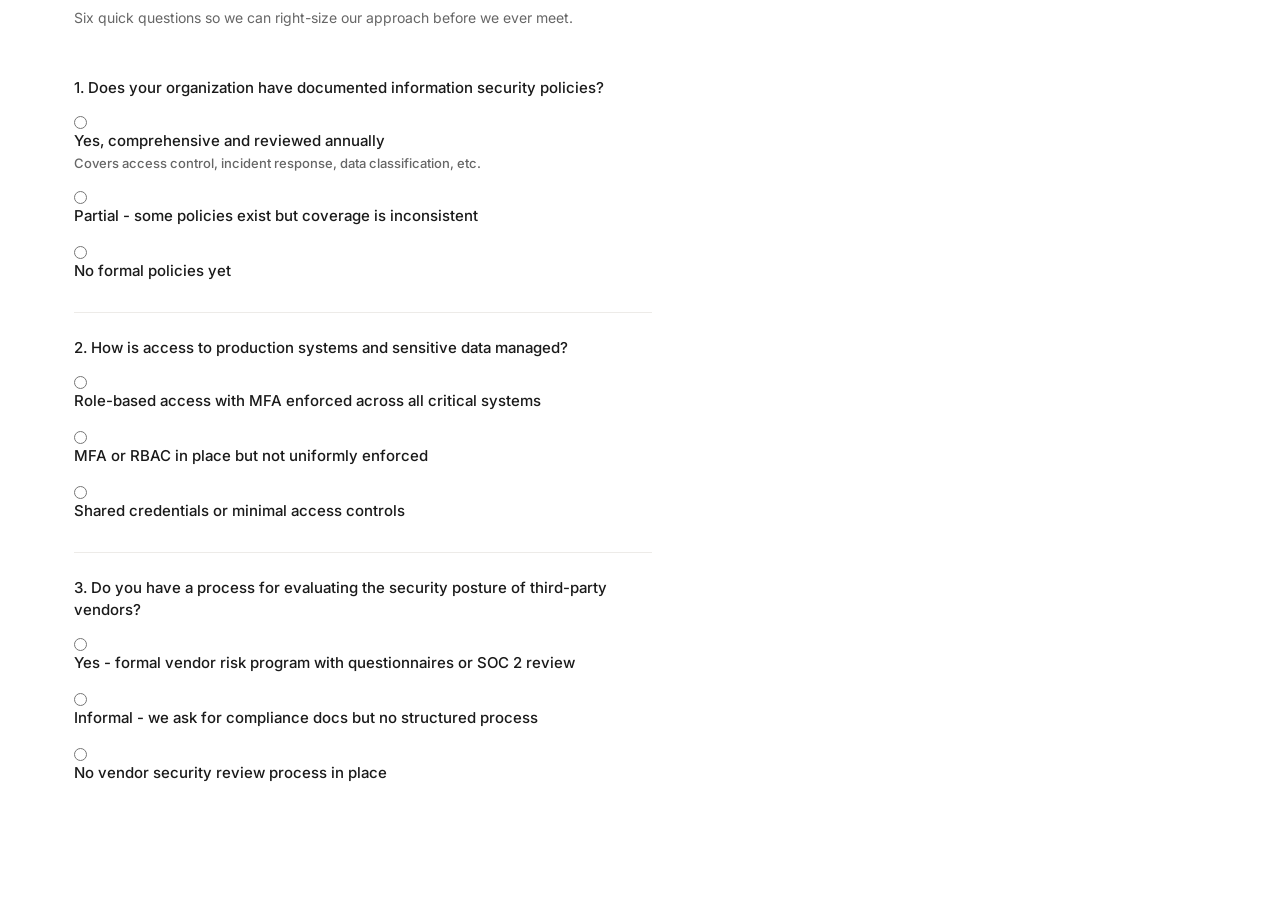
==== commit 5db9708d: "Restore radio button appearance on intake form Co-Authored-By: Claude Sonnet 4.6 <noreply@anthropic." ====
--- a/intake.html
+++ b/intake.html
@@ -1 +1 @@
-<!DOCTYPE html><html lang="en"><head><meta charset="UTF-8"><meta name="viewport" content="width=device-width,initial-scale=1.0"><title>Client Intake - RitchSec</title><link rel="preconnect" href="https://fonts.googleapis.com"><link rel="preconnect" href="https://fonts.gstatic.com" crossorigin><link href="https://fonts.googleapis.com/css2?family=Inter:wght@400;500;600;800&family=Playfair+Display:ital,wght@0,700;1,700&display=swap" rel="stylesheet"><link rel="stylesheet" href="css/styles.css"><style>.intake-grid{display:grid;grid-template-columns:1.2fr 1fr;gap:72px}.intake-section-label{display:block;font-size:11px;font-weight:600;letter-spacing:.12em;text-transform:uppercase;color:var(--red);margin:40px 0 20px}.intake-section-label:first-child{margin-top:0}.intake-form label{display:block;font-size:14px;font-weight:500;color:var(--charcoal);margin-bottom:6px}.intake-form input,.intake-form select,.intake-form textarea{display:block;width:100%;font-family:var(--font-body);font-size:16px;color:var(--charcoal);background:transparent;border:none;border-bottom:2px solid var(--gray-light);padding:10px 2px;margin-bottom:28px;transition:border-color .2s ease;appearance:none;-webkit-appearance:none}.intake-form select{background-image:url("data:image/svg+xml,%3Csvg xmlns=%27http://www.w3.org/2000/svg%27 width=%2712%27 height=%278%27 viewBox=%270 0 12 8%27%3E%3Cpath d=%27M1 1l5 5 5-5%27 stroke=%27%23666%27 stroke-width=%271.5%27 fill=%27none%27/%3E%3C/svg%3E");background-repeat:no-repeat;background-position:right 4px center;padding-right:28px;cursor:pointer}.intake-form input:focus,.intake-form select:focus,.intake-form textarea:focus{outline:none;border-bottom-color:var(--red)}.intake-form textarea{resize:vertical;min-height:80px}.intake-row{display:grid;grid-template-columns:1fr 1fr;gap:28px}.intake-row>div{display:flex;flex-direction:column}.posture-question{padding:24px 0;border-bottom:1px solid var(--gray-light)}.posture-question:first-of-type{padding-top:0}.posture-question:last-of-type{border-bottom:none}.posture-question__prompt{font-size:15px;font-weight:500;color:var(--charcoal);margin-bottom:14px;line-height:1.45}.posture-options{display:flex;flex-direction:column;gap:10px}.posture-option{display:flex;align-items:flex-start;gap:12px;cursor:pointer}.posture-option input[type=radio]{width:auto;margin:0 0 0 0;margin-top:3px;flex-shrink:0;accent-color:var(--red);border-bottom:none;padding:0}.posture-option__label{font-size:15px;color:var(--charcoal);line-height:1.4}.posture-option__label span{display:block;font-size:13px;color:var(--muted);margin-top:2px}.intake-sidebar{padding-top:8px}.intake-sidebar h3{font-family:var(--font-body);font-size:17px;font-weight:600;color:var(--charcoal);margin-bottom:12px}.intake-sidebar p{font-size:15px;color:var(--muted);margin-bottom:20px;line-height:1.6}.intake-sidebar .red-rule{margin-bottom:32px}.what-happens-next li{position:relative;padding-left:30px;margin-bottom:16px;font-size:15px;color:var(--charcoal);line-height:1.45}.what-happens-next li::before{content:attr(data-n);position:absolute;left:0;font-family:var(--font-display);font-size:16px;font-weight:700;color:var(--red)}.form-submit-row{display:flex;align-items:center;gap:20px;margin-top:8px}.form-note{font-size:12px;color:var(--muted)}.intake-privacy{font-size:12px;color:var(--muted);margin-top:16px}@media(max-width:860px){.intake-grid{grid-template-columns:1fr;gap:56px}.intake-row{grid-template-columns:1fr;gap:0}.site-nav__list{display:none}}</style></head><body><header class="site-header" id="site-header"><div class="container site-header__inner"><a href="index.html" class="wordmark">Ritch<span>Sec</span></a><nav class="site-nav" aria-label="Main"><ul class="site-nav__list"><li><a href="index.html" class="site-nav__link">Home</a></li><li><a href="services.html" class="site-nav__link">Services</a></li><li><a href="about.html" class="site-nav__link">About</a></li><li><a href="why-us.html" class="site-nav__link">Why Us</a></li><li><a href="contact.html" class="site-nav__link">Contact</a></li></ul><a href="https://calendly.com/ritchsec/30min" class="btn btn--primary" target="_blank" rel="noopener">Schedule a Call</a><button class="nav-toggle" id="nav-toggle" aria-expanded="false" aria-label="Toggle navigation"><span class="nav-toggle__bar"></span><span class="nav-toggle__bar"></span><span class="nav-toggle__bar"></span></button></nav></div></header><section class="page-hero page-hero--off"><div class="container"><span class="eyebrow">Get Started</span><h1>Tell us about your organization</h1><p class="page-hero__sub">A few questions help us tailor a proposal and cut your first call time in half. Takes about five minutes.</p></div></section><section class="section section--white"><div class="container"><div class="intake-grid"><div><form class="intake-form" name="intake" method="POST" action="thank-you.html" data-netlify="true" netlify-honeypot="bot-field"><input type="hidden" name="form-name" value="intake"><p style="display:none"><label>Do not fill: <input name="bot-field"></label></p><span class="intake-section-label">Company Information</span><label for="company">Company name <span style="color:var(--red)">*</span></label><input type="text" id="company" name="company" required placeholder="Acme Corp"><div class="intake-row"><div><label for="industry">Industry <span style="color:var(--red)">*</span></label><select id="industry" name="industry" required><option value="" disabled selected>Select...</option><option>SaaS / Software</option><option>FinTech / Financial Services</option><option>HealthTech / Healthcare</option><option>Government / Public Sector</option><option>Defense / GovCon</option><option>Professional Services</option><option>E-commerce / Retail</option><option>Manufacturing</option><option>Other</option></select></div><div><label for="employees">Employee count <span style="color:var(--red)">*</span></label><select id="employees" name="employees" required><option value="" disabled selected>Select...</option><option>1-10</option><option>11-50</option><option>51-200</option><option>201-500</option><option>500+</option></select></div></div><label for="framework">Framework of interest <span style="color:var(--red)">*</span></label><select id="framework" name="framework" required><option value="" disabled selected>Select...</option><option>SOC 2 Type I</option><option>SOC 2 Type II</option><option>NIST CSF</option><option>FedRAMP 20x Class B</option><option>FedRAMP 20x Class C</option><option>General Security Risk Assessment</option><option>Not sure - need guidance</option></select><label for="timeline">Target timeline</label><select id="timeline" name="timeline"><option value="" disabled selected>Select...</option><option>ASAP (within 30 days)</option><option>1-3 months</option><option>3-6 months</option><option>6-12 months</option><option>Exploring, no hard deadline</option></select><span class="intake-section-label">Point of Contact</span><div class="intake-row"><div><label for="first-name">First name <span style="color:var(--red)">*</span></label><input type="text" id="first-name" name="first_name" required placeholder="Jane"></div><div><label for="last-name">Last name <span style="color:var(--red)">*</span></label><input type="text" id="last-name" name="last_name" required placeholder="Smith"></div></div><label for="poc-title">Title / Role</label><input type="text" id="poc-title" name="title" placeholder="CTO, CISO, Compliance Manager..."><label for="email">Work email <span style="color:var(--red)">*</span></label><input type="email" id="email" name="email" required placeholder="jane@acme.com"><label for="phone">Phone (optional)</label><input type="tel" id="phone" name="phone" placeholder="+1 (555) 000-0000"><div class="intake-row"><div><label for="timezone">Time zone <span style="color:var(--red)">*</span></label><select id="timezone" name="timezone" required><option value="" disabled selected>Select...</option><option>Eastern (ET)</option><option>Central (CT)</option><option>Mountain (MT)</option><option>Pacific (PT)</option><option>Alaska (AKT)</option><option>Hawaii (HT)</option><option>UTC / GMT</option><option>Other</option></select></div><div><label for="preferred-contact">Preferred contact</label><select id="preferred-contact" name="preferred_contact"><option value="" disabled selected>Select...</option><option>Email</option><option>Phone / Video call</option><option>Either</option></select></div></div><span class="intake-section-label">Security Posture</span><p style="font-size:14px;color:var(--muted);margin-bottom:24px;margin-top:-8px;">Six quick questions so we can right-size our approach before we ever meet.</p><div class="posture-question"><p class="posture-question__prompt">1. Does your organization have documented information security policies?</p><div class="posture-options"><label class="posture-option"><input type="radio" name="q1_policies" value="A" required><span class="posture-option__label">Yes, comprehensive and reviewed annually<span>Covers access control, incident response, data classification, etc.</span></span></label><label class="posture-option"><input type="radio" name="q1_policies" value="B"><span class="posture-option__label">Partial - some policies exist but coverage is inconsistent</span></label><label class="posture-option"><input type="radio" name="q1_policies" value="C"><span class="posture-option__label">No formal policies yet</span></label></div></div><div class="posture-question"><p class="posture-question__prompt">2. How is access to production systems and sensitive data managed?</p><div class="posture-options"><label class="posture-option"><input type="radio" name="q2_access" value="A" required><span class="posture-option__label">Role-based access with MFA enforced across all critical systems</span></label><label class="posture-option"><input type="radio" name="q2_access" value="B"><span class="posture-option__label">MFA or RBAC in place but not uniformly enforced</span></label><label class="posture-option"><input type="radio" name="q2_access" value="C"><span class="posture-option__label">Shared credentials or minimal access controls</span></label></div></div><div class="posture-question"><p class="posture-question__prompt">3. Do you have a process for evaluating the security posture of third-party vendors?</p><div class="posture-options"><label class="posture-option"><input type="radio" name="q3_vendors" value="A" required><span class="posture-option__label">Yes - formal vendor risk program with questionnaires or SOC 2 review</span></label><label class="posture-option"><input type="radio" name="q3_vendors" value="B"><span class="posture-option__label">Informal - we ask for compliance docs but no structured process</span></label><label class="posture-option"><input type="radio" name="q3_vendors" value="C"><span class="posture-option__label">No vendor security review process in place</span></label></div></div>+<!DOCTYPE html><html lang="en"><head><meta charset="UTF-8"><meta name="viewport" content="width=device-width,initial-scale=1.0"><title>Client Intake - RitchSec</title><link rel="preconnect" href="https://fonts.googleapis.com"><link rel="preconnect" href="https://fonts.gstatic.com" crossorigin><link href="https://fonts.googleapis.com/css2?family=Inter:wght@400;500;600;800&family=Playfair+Display:ital,wght@0,700;1,700&display=swap" rel="stylesheet"><link rel="stylesheet" href="css/styles.css"><style>.intake-grid{display:grid;grid-template-columns:1.2fr 1fr;gap:72px}.intake-section-label{display:block;font-size:11px;font-weight:600;letter-spacing:.12em;text-transform:uppercase;color:var(--red);margin:40px 0 20px}.intake-section-label:first-child{margin-top:0}.intake-form label{display:block;font-size:14px;font-weight:500;color:var(--charcoal);margin-bottom:6px}.intake-form input,.intake-form select,.intake-form textarea{display:block;width:100%;font-family:var(--font-body);font-size:16px;color:var(--charcoal);background:transparent;border:none;border-bottom:2px solid var(--gray-light);padding:10px 2px;margin-bottom:28px;transition:border-color .2s ease;appearance:none;-webkit-appearance:none}.intake-form input[type=radio]{appearance:auto;-webkit-appearance:radio}.intake-form select{background-image:url("data:image/svg+xml,%3Csvg xmlns=%27http://www.w3.org/2000/svg%27 width=%2712%27 height=%278%27 viewBox=%270 0 12 8%27%3E%3Cpath d=%27M1 1l5 5 5-5%27 stroke=%27%23666%27 stroke-width=%271.5%27 fill=%27none%27/%3E%3C/svg%3E");background-repeat:no-repeat;background-position:right 4px center;padding-right:28px;cursor:pointer}.intake-form input:focus,.intake-form select:focus,.intake-form textarea:focus{outline:none;border-bottom-color:var(--red)}.intake-form textarea{resize:vertical;min-height:80px}.intake-row{display:grid;grid-template-columns:1fr 1fr;gap:28px}.intake-row>div{display:flex;flex-direction:column}.posture-question{padding:24px 0;border-bottom:1px solid var(--gray-light)}.posture-question:first-of-type{padding-top:0}.posture-question:last-of-type{border-bottom:none}.posture-question__prompt{font-size:15px;font-weight:500;color:var(--charcoal);margin-bottom:14px;line-height:1.45}.posture-options{display:flex;flex-direction:column;gap:10px}.posture-option{display:flex;align-items:flex-start;gap:12px;cursor:pointer}.posture-option input[type=radio]{width:auto;margin:0 4px 0 0;accent-color:var(--red);margin-top:3px;flex-shrink:0;accent-color:var(--red);border-bottom:none;padding:0}.posture-option__label{font-size:15px;color:var(--charcoal);line-height:1.4}.posture-option__label span{display:block;font-size:13px;color:var(--muted);margin-top:2px}.intake-sidebar{padding-top:8px}.intake-sidebar h3{font-family:var(--font-body);font-size:17px;font-weight:600;color:var(--charcoal);margin-bottom:12px}.intake-sidebar p{font-size:15px;color:var(--muted);margin-bottom:20px;line-height:1.6}.intake-sidebar .red-rule{margin-bottom:32px}.what-happens-next li{position:relative;padding-left:30px;margin-bottom:16px;font-size:15px;color:var(--charcoal);line-height:1.45}.what-happens-next li::before{content:attr(data-n);position:absolute;left:0;font-family:var(--font-display);font-size:16px;font-weight:700;color:var(--red)}.form-submit-row{display:flex;align-items:center;gap:20px;margin-top:8px}.form-note{font-size:12px;color:var(--muted)}.intake-privacy{font-size:12px;color:var(--muted);margin-top:16px}@media(max-width:860px){.intake-grid{grid-template-columns:1fr;gap:56px}.intake-row{grid-template-columns:1fr;gap:0}.site-nav__list{display:none}}</style></head><body><header class="site-header" id="site-header"><div class="container site-header__inner"><a href="index.html" class="wordmark">Ritch<span>Sec</span></a><nav class="site-nav" aria-label="Main"><ul class="site-nav__list"><li><a href="index.html" class="site-nav__link">Home</a></li><li><a href="services.html" class="site-nav__link">Services</a></li><li><a href="about.html" class="site-nav__link">About</a></li><li><a href="why-us.html" class="site-nav__link">Why Us</a></li><li><a href="contact.html" class="site-nav__link">Contact</a></li></ul><a href="https://calendly.com/ritchsec/30min" class="btn btn--primary" target="_blank" rel="noopener">Schedule a Call</a><button class="nav-toggle" id="nav-toggle" aria-expanded="false" aria-label="Toggle navigation"><span class="nav-toggle__bar"></span><span class="nav-toggle__bar"></span><span class="nav-toggle__bar"></span></button></nav></div></header><section class="page-hero page-hero--off"><div class="container"><span class="eyebrow">Get Started</span><h1>Tell us about your organization</h1><p class="page-hero__sub">A few questions help us tailor a proposal and cut your first call time in half. Takes about five minutes.</p></div></section><section class="section section--white"><div class="container"><div class="intake-grid"><div><form class="intake-form" name="intake" method="POST" action="thank-you.html" data-netlify="true" netlify-honeypot="bot-field"><input type="hidden" name="form-name" value="intake"><p style="display:none"><label>Do not fill: <input name="bot-field"></label></p><span class="intake-section-label">Company Information</span><label for="company">Company name <span style="color:var(--red)">*</span></label><input type="text" id="company" name="company" required placeholder="Acme Corp"><div class="intake-row"><div><label for="industry">Industry <span style="color:var(--red)">*</span></label><select id="industry" name="industry" required><option value="" disabled selected>Select...</option><option>SaaS / Software</option><option>FinTech / Financial Services</option><option>HealthTech / Healthcare</option><option>Government / Public Sector</option><option>Defense / GovCon</option><option>Professional Services</option><option>E-commerce / Retail</option><option>Manufacturing</option><option>Other</option></select></div><div><label for="employees">Employee count <span style="color:var(--red)">*</span></label><select id="employees" name="employees" required><option value="" disabled selected>Select...</option><option>1-10</option><option>11-50</option><option>51-200</option><option>201-500</option><option>500+</option></select></div></div><label for="framework">Framework of interest <span style="color:var(--red)">*</span></label><select id="framework" name="framework" required><option value="" disabled selected>Select...</option><option>SOC 2 Type I</option><option>SOC 2 Type II</option><option>NIST CSF</option><option>FedRAMP 20x Class B</option><option>FedRAMP 20x Class C</option><option>General Security Risk Assessment</option><option>Not sure - need guidance</option></select><label for="timeline">Target timeline</label><select id="timeline" name="timeline"><option value="" disabled selected>Select...</option><option>ASAP (within 30 days)</option><option>1-3 months</option><option>3-6 months</option><option>6-12 months</option><option>Exploring, no hard deadline</option></select><span class="intake-section-label">Point of Contact</span><div class="intake-row"><div><label for="first-name">First name <span style="color:var(--red)">*</span></label><input type="text" id="first-name" name="first_name" required placeholder="Jane"></div><div><label for="last-name">Last name <span style="color:var(--red)">*</span></label><input type="text" id="last-name" name="last_name" required placeholder="Smith"></div></div><label for="poc-title">Title / Role</label><input type="text" id="poc-title" name="title" placeholder="CTO, CISO, Compliance Manager..."><label for="email">Work email <span style="color:var(--red)">*</span></label><input type="email" id="email" name="email" required placeholder="jane@acme.com"><label for="phone">Phone (optional)</label><input type="tel" id="phone" name="phone" placeholder="+1 (555) 000-0000"><div class="intake-row"><div><label for="timezone">Time zone <span style="color:var(--red)">*</span></label><select id="timezone" name="timezone" required><option value="" disabled selected>Select...</option><option>Eastern (ET)</option><option>Central (CT)</option><option>Mountain (MT)</option><option>Pacific (PT)</option><option>Alaska (AKT)</option><option>Hawaii (HT)</option><option>UTC / GMT</option><option>Other</option></select></div><div><label for="preferred-contact">Preferred contact</label><select id="preferred-contact" name="preferred_contact"><option value="" disabled selected>Select...</option><option>Email</option><option>Phone / Video call</option><option>Either</option></select></div></div><span class="intake-section-label">Security Posture</span><p style="font-size:14px;color:var(--muted);margin-bottom:24px;margin-top:-8px;">Six quick questions so we can right-size our approach before we ever meet.</p><div class="posture-question"><p class="posture-question__prompt">1. Does your organization have documented information security policies?</p><div class="posture-options"><label class="posture-option"><input type="radio" name="q1_policies" value="A" required><span class="posture-option__label">Yes, comprehensive and reviewed annually<span>Covers access control, incident response, data classification, etc.</span></span></label><label class="posture-option"><input type="radio" name="q1_policies" value="B"><span class="posture-option__label">Partial - some policies exist but coverage is inconsistent</span></label><label class="posture-option"><input type="radio" name="q1_policies" value="C"><span class="posture-option__label">No formal policies yet</span></label></div></div><div class="posture-question"><p class="posture-question__prompt">2. How is access to production systems and sensitive data managed?</p><div class="posture-options"><label class="posture-option"><input type="radio" name="q2_access" value="A" required><span class="posture-option__label">Role-based access with MFA enforced across all critical systems</span></label><label class="posture-option"><input type="radio" name="q2_access" value="B"><span class="posture-option__label">MFA or RBAC in place but not uniformly enforced</span></label><label class="posture-option"><input type="radio" name="q2_access" value="C"><span class="posture-option__label">Shared credentials or minimal access controls</span></label></div></div><div class="posture-question"><p class="posture-question__prompt">3. Do you have a process for evaluating the security posture of third-party vendors?</p><div class="posture-options"><label class="posture-option"><input type="radio" name="q3_vendors" value="A" required><span class="posture-option__label">Yes - formal vendor risk program with questionnaires or SOC 2 review</span></label><label class="posture-option"><input type="radio" name="q3_vendors" value="B"><span class="posture-option__label">Informal - we ask for compliance docs but no structured process</span></label><label class="posture-option"><input type="radio" name="q3_vendors" value="C"><span class="posture-option__label">No vendor security review process in place</span></label></div></div>
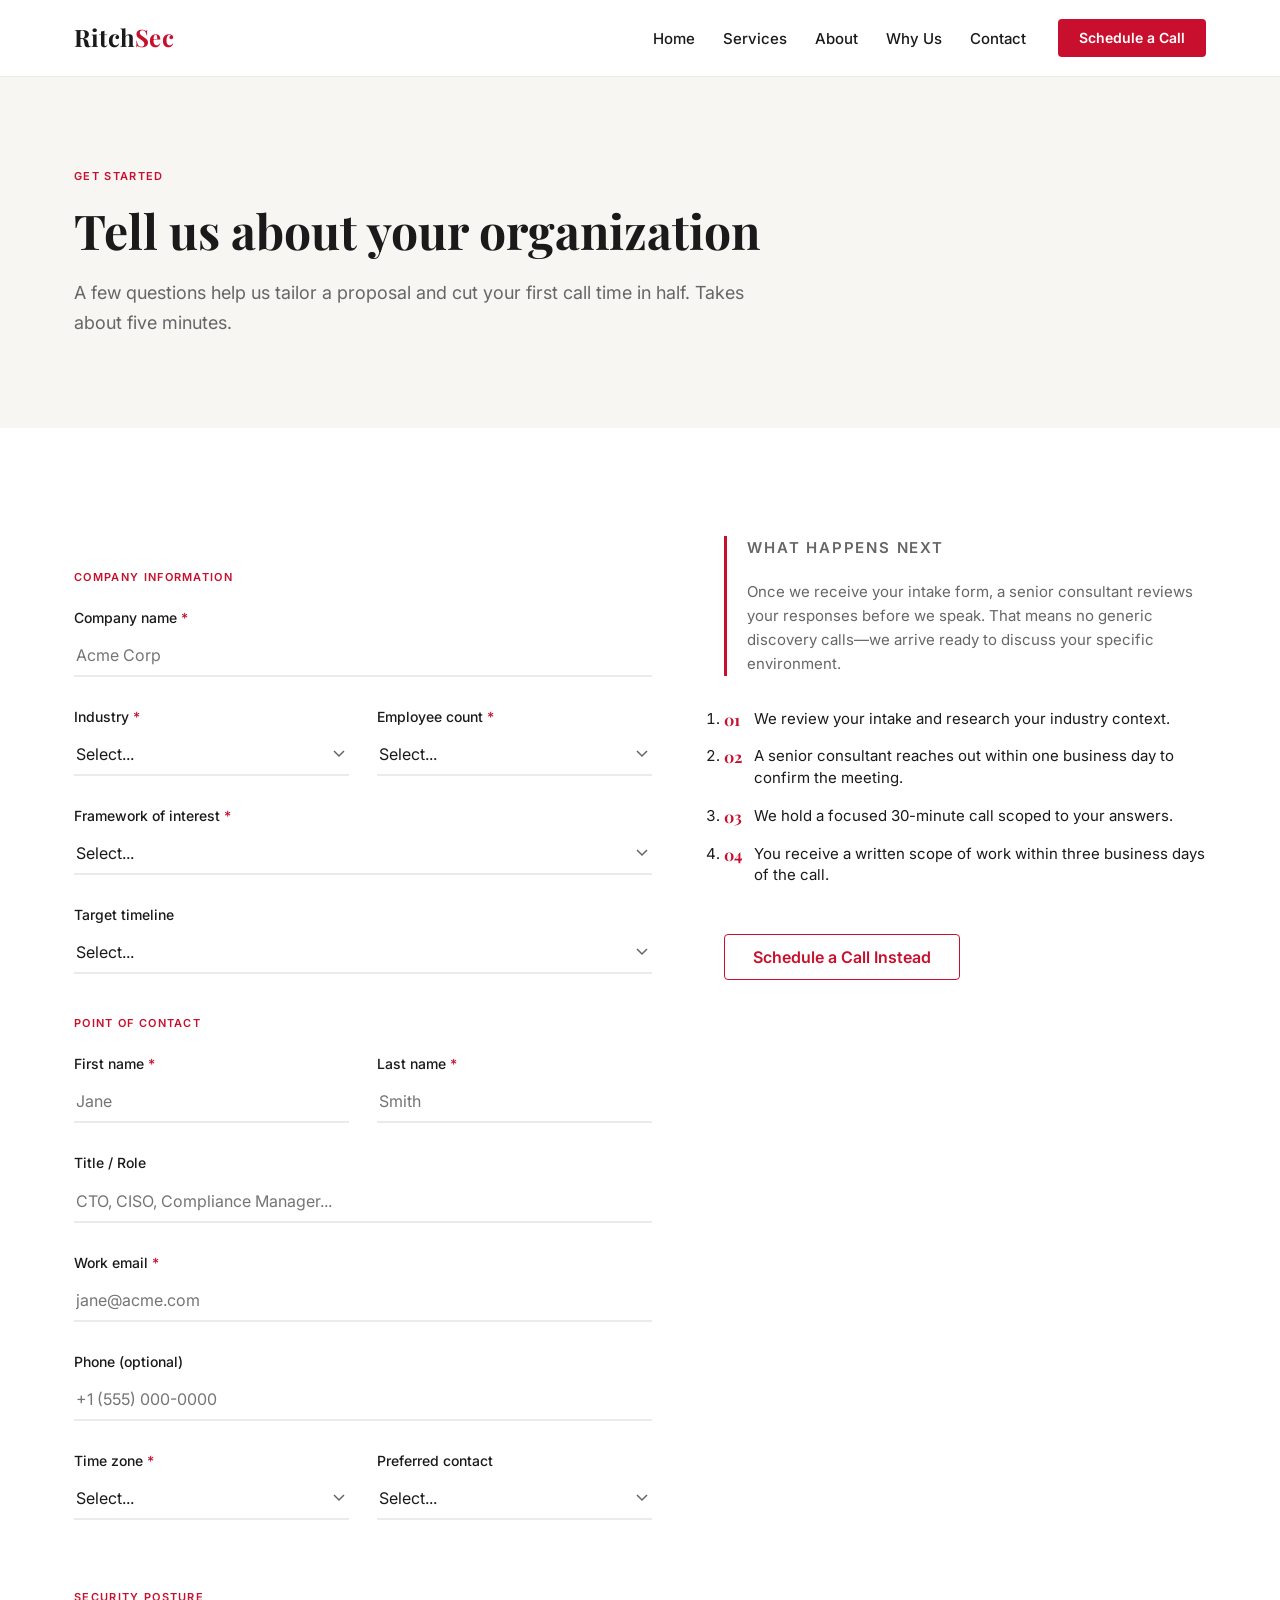
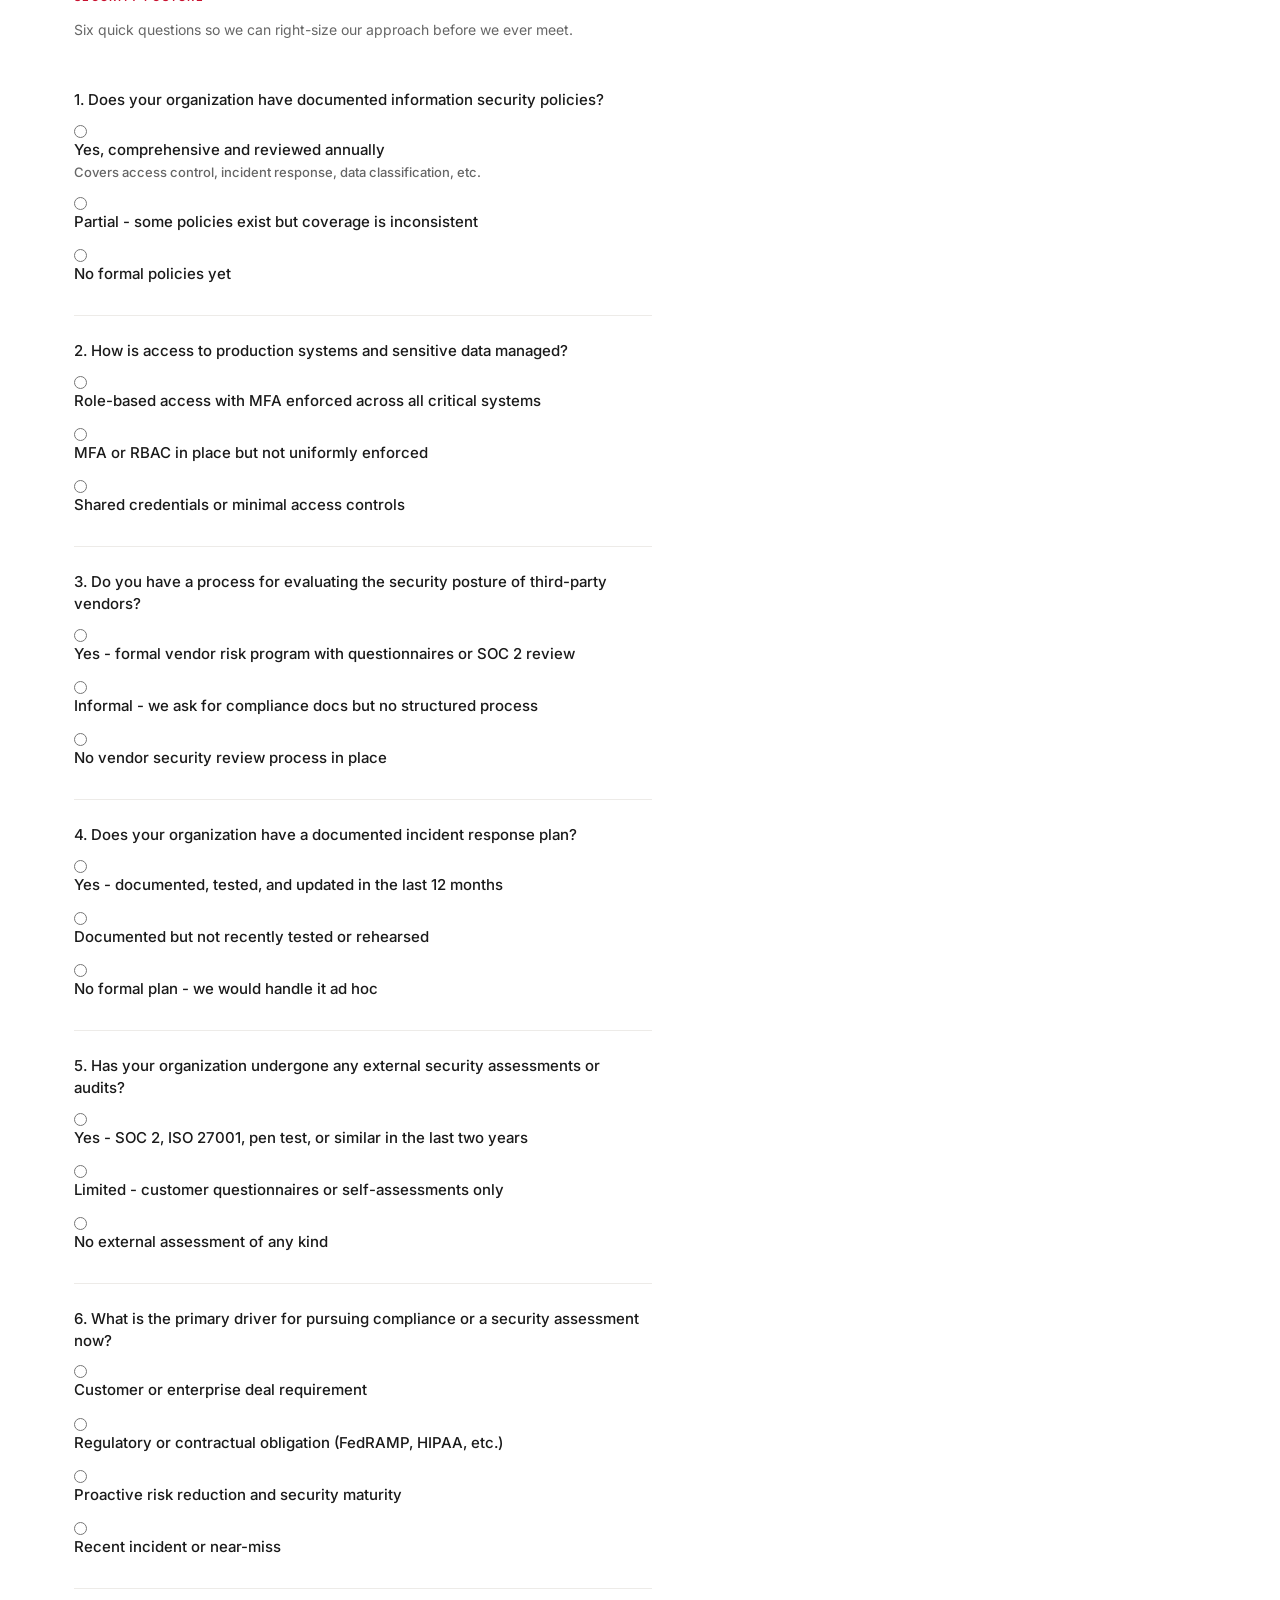
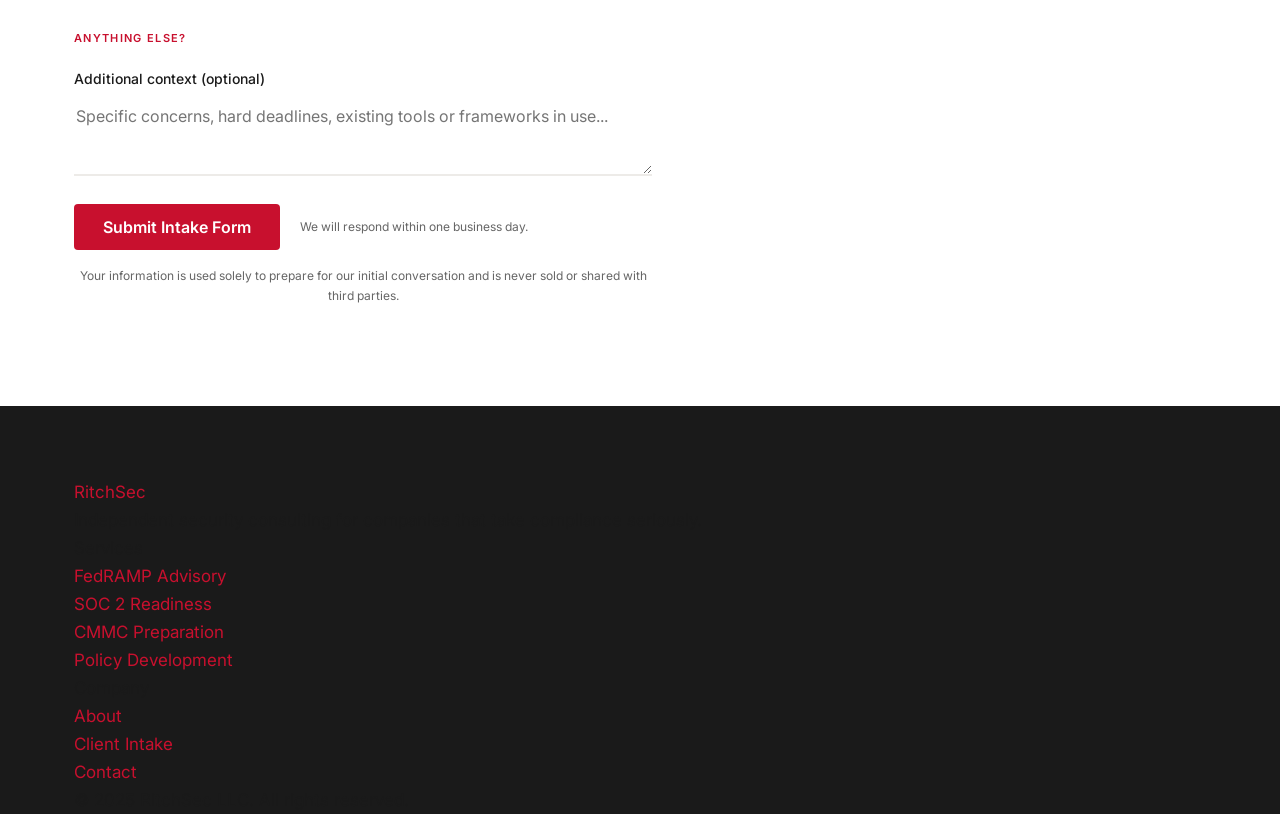
==== commit a0802628: "Complete intake form with all sections and radio fix Co-Authored-By: Claude Sonnet 4.6 <noreply@anth" ====
--- a/intake.html
+++ b/intake.html
@@ -1 +1 @@
-<!DOCTYPE html><html lang="en"><head><meta charset="UTF-8"><meta name="viewport" content="width=device-width,initial-scale=1.0"><title>Client Intake - RitchSec</title><link rel="preconnect" href="https://fonts.googleapis.com"><link rel="preconnect" href="https://fonts.gstatic.com" crossorigin><link href="https://fonts.googleapis.com/css2?family=Inter:wght@400;500;600;800&family=Playfair+Display:ital,wght@0,700;1,700&display=swap" rel="stylesheet"><link rel="stylesheet" href="css/styles.css"><style>.intake-grid{display:grid;grid-template-columns:1.2fr 1fr;gap:72px}.intake-section-label{display:block;font-size:11px;font-weight:600;letter-spacing:.12em;text-transform:uppercase;color:var(--red);margin:40px 0 20px}.intake-section-label:first-child{margin-top:0}.intake-form label{display:block;font-size:14px;font-weight:500;color:var(--charcoal);margin-bottom:6px}.intake-form input,.intake-form select,.intake-form textarea{display:block;width:100%;font-family:var(--font-body);font-size:16px;color:var(--charcoal);background:transparent;border:none;border-bottom:2px solid var(--gray-light);padding:10px 2px;margin-bottom:28px;transition:border-color .2s ease;appearance:none;-webkit-appearance:none}.intake-form input[type=radio]{appearance:auto;-webkit-appearance:radio}.intake-form select{background-image:url("data:image/svg+xml,%3Csvg xmlns=%27http://www.w3.org/2000/svg%27 width=%2712%27 height=%278%27 viewBox=%270 0 12 8%27%3E%3Cpath d=%27M1 1l5 5 5-5%27 stroke=%27%23666%27 stroke-width=%271.5%27 fill=%27none%27/%3E%3C/svg%3E");background-repeat:no-repeat;background-position:right 4px center;padding-right:28px;cursor:pointer}.intake-form input:focus,.intake-form select:focus,.intake-form textarea:focus{outline:none;border-bottom-color:var(--red)}.intake-form textarea{resize:vertical;min-height:80px}.intake-row{display:grid;grid-template-columns:1fr 1fr;gap:28px}.intake-row>div{display:flex;flex-direction:column}.posture-question{padding:24px 0;border-bottom:1px solid var(--gray-light)}.posture-question:first-of-type{padding-top:0}.posture-question:last-of-type{border-bottom:none}.posture-question__prompt{font-size:15px;font-weight:500;color:var(--charcoal);margin-bottom:14px;line-height:1.45}.posture-options{display:flex;flex-direction:column;gap:10px}.posture-option{display:flex;align-items:flex-start;gap:12px;cursor:pointer}.posture-option input[type=radio]{width:auto;margin:0 4px 0 0;accent-color:var(--red);margin-top:3px;flex-shrink:0;accent-color:var(--red);border-bottom:none;padding:0}.posture-option__label{font-size:15px;color:var(--charcoal);line-height:1.4}.posture-option__label span{display:block;font-size:13px;color:var(--muted);margin-top:2px}.intake-sidebar{padding-top:8px}.intake-sidebar h3{font-family:var(--font-body);font-size:17px;font-weight:600;color:var(--charcoal);margin-bottom:12px}.intake-sidebar p{font-size:15px;color:var(--muted);margin-bottom:20px;line-height:1.6}.intake-sidebar .red-rule{margin-bottom:32px}.what-happens-next li{position:relative;padding-left:30px;margin-bottom:16px;font-size:15px;color:var(--charcoal);line-height:1.45}.what-happens-next li::before{content:attr(data-n);position:absolute;left:0;font-family:var(--font-display);font-size:16px;font-weight:700;color:var(--red)}.form-submit-row{display:flex;align-items:center;gap:20px;margin-top:8px}.form-note{font-size:12px;color:var(--muted)}.intake-privacy{font-size:12px;color:var(--muted);margin-top:16px}@media(max-width:860px){.intake-grid{grid-template-columns:1fr;gap:56px}.intake-row{grid-template-columns:1fr;gap:0}.site-nav__list{display:none}}</style></head><body><header class="site-header" id="site-header"><div class="container site-header__inner"><a href="index.html" class="wordmark">Ritch<span>Sec</span></a><nav class="site-nav" aria-label="Main"><ul class="site-nav__list"><li><a href="index.html" class="site-nav__link">Home</a></li><li><a href="services.html" class="site-nav__link">Services</a></li><li><a href="about.html" class="site-nav__link">About</a></li><li><a href="why-us.html" class="site-nav__link">Why Us</a></li><li><a href="contact.html" class="site-nav__link">Contact</a></li></ul><a href="https://calendly.com/ritchsec/30min" class="btn btn--primary" target="_blank" rel="noopener">Schedule a Call</a><button class="nav-toggle" id="nav-toggle" aria-expanded="false" aria-label="Toggle navigation"><span class="nav-toggle__bar"></span><span class="nav-toggle__bar"></span><span class="nav-toggle__bar"></span></button></nav></div></header><section class="page-hero page-hero--off"><div class="container"><span class="eyebrow">Get Started</span><h1>Tell us about your organization</h1><p class="page-hero__sub">A few questions help us tailor a proposal and cut your first call time in half. Takes about five minutes.</p></div></section><section class="section section--white"><div class="container"><div class="intake-grid"><div><form class="intake-form" name="intake" method="POST" action="thank-you.html" data-netlify="true" netlify-honeypot="bot-field"><input type="hidden" name="form-name" value="intake"><p style="display:none"><label>Do not fill: <input name="bot-field"></label></p><span class="intake-section-label">Company Information</span><label for="company">Company name <span style="color:var(--red)">*</span></label><input type="text" id="company" name="company" required placeholder="Acme Corp"><div class="intake-row"><div><label for="industry">Industry <span style="color:var(--red)">*</span></label><select id="industry" name="industry" required><option value="" disabled selected>Select...</option><option>SaaS / Software</option><option>FinTech / Financial Services</option><option>HealthTech / Healthcare</option><option>Government / Public Sector</option><option>Defense / GovCon</option><option>Professional Services</option><option>E-commerce / Retail</option><option>Manufacturing</option><option>Other</option></select></div><div><label for="employees">Employee count <span style="color:var(--red)">*</span></label><select id="employees" name="employees" required><option value="" disabled selected>Select...</option><option>1-10</option><option>11-50</option><option>51-200</option><option>201-500</option><option>500+</option></select></div></div><label for="framework">Framework of interest <span style="color:var(--red)">*</span></label><select id="framework" name="framework" required><option value="" disabled selected>Select...</option><option>SOC 2 Type I</option><option>SOC 2 Type II</option><option>NIST CSF</option><option>FedRAMP 20x Class B</option><option>FedRAMP 20x Class C</option><option>General Security Risk Assessment</option><option>Not sure - need guidance</option></select><label for="timeline">Target timeline</label><select id="timeline" name="timeline"><option value="" disabled selected>Select...</option><option>ASAP (within 30 days)</option><option>1-3 months</option><option>3-6 months</option><option>6-12 months</option><option>Exploring, no hard deadline</option></select><span class="intake-section-label">Point of Contact</span><div class="intake-row"><div><label for="first-name">First name <span style="color:var(--red)">*</span></label><input type="text" id="first-name" name="first_name" required placeholder="Jane"></div><div><label for="last-name">Last name <span style="color:var(--red)">*</span></label><input type="text" id="last-name" name="last_name" required placeholder="Smith"></div></div><label for="poc-title">Title / Role</label><input type="text" id="poc-title" name="title" placeholder="CTO, CISO, Compliance Manager..."><label for="email">Work email <span style="color:var(--red)">*</span></label><input type="email" id="email" name="email" required placeholder="jane@acme.com"><label for="phone">Phone (optional)</label><input type="tel" id="phone" name="phone" placeholder="+1 (555) 000-0000"><div class="intake-row"><div><label for="timezone">Time zone <span style="color:var(--red)">*</span></label><select id="timezone" name="timezone" required><option value="" disabled selected>Select...</option><option>Eastern (ET)</option><option>Central (CT)</option><option>Mountain (MT)</option><option>Pacific (PT)</option><option>Alaska (AKT)</option><option>Hawaii (HT)</option><option>UTC / GMT</option><option>Other</option></select></div><div><label for="preferred-contact">Preferred contact</label><select id="preferred-contact" name="preferred_contact"><option value="" disabled selected>Select...</option><option>Email</option><option>Phone / Video call</option><option>Either</option></select></div></div><span class="intake-section-label">Security Posture</span><p style="font-size:14px;color:var(--muted);margin-bottom:24px;margin-top:-8px;">Six quick questions so we can right-size our approach before we ever meet.</p><div class="posture-question"><p class="posture-question__prompt">1. Does your organization have documented information security policies?</p><div class="posture-options"><label class="posture-option"><input type="radio" name="q1_policies" value="A" required><span class="posture-option__label">Yes, comprehensive and reviewed annually<span>Covers access control, incident response, data classification, etc.</span></span></label><label class="posture-option"><input type="radio" name="q1_policies" value="B"><span class="posture-option__label">Partial - some policies exist but coverage is inconsistent</span></label><label class="posture-option"><input type="radio" name="q1_policies" value="C"><span class="posture-option__label">No formal policies yet</span></label></div></div><div class="posture-question"><p class="posture-question__prompt">2. How is access to production systems and sensitive data managed?</p><div class="posture-options"><label class="posture-option"><input type="radio" name="q2_access" value="A" required><span class="posture-option__label">Role-based access with MFA enforced across all critical systems</span></label><label class="posture-option"><input type="radio" name="q2_access" value="B"><span class="posture-option__label">MFA or RBAC in place but not uniformly enforced</span></label><label class="posture-option"><input type="radio" name="q2_access" value="C"><span class="posture-option__label">Shared credentials or minimal access controls</span></label></div></div><div class="posture-question"><p class="posture-question__prompt">3. Do you have a process for evaluating the security posture of third-party vendors?</p><div class="posture-options"><label class="posture-option"><input type="radio" name="q3_vendors" value="A" required><span class="posture-option__label">Yes - formal vendor risk program with questionnaires or SOC 2 review</span></label><label class="posture-option"><input type="radio" name="q3_vendors" value="B"><span class="posture-option__label">Informal - we ask for compliance docs but no structured process</span></label><label class="posture-option"><input type="radio" name="q3_vendors" value="C"><span class="posture-option__label">No vendor security review process in place</span></label></div></div>+<!DOCTYPE html><html lang="en"><head><meta charset="UTF-8"><meta name="viewport" content="width=device-width,initial-scale=1.0"><title>Client Intake - RitchSec</title><link rel="preconnect" href="https://fonts.googleapis.com"><link rel="preconnect" href="https://fonts.gstatic.com" crossorigin><link href="https://fonts.googleapis.com/css2?family=Inter:wght@400;500;600;800&family=Playfair+Display:ital,wght@0,700;1,700&display=swap" rel="stylesheet"><link rel="stylesheet" href="css/styles.css"><style>.intake-grid{display:grid;grid-template-columns:1.2fr 1fr;gap:72px}.intake-section-label{display:block;font-size:11px;font-weight:600;letter-spacing:.12em;text-transform:uppercase;color:var(--red);margin:40px 0 20px}.intake-section-label:first-child{margin-top:0}.intake-form label{display:block;font-size:14px;font-weight:500;color:var(--charcoal);margin-bottom:6px}.intake-form input,.intake-form select,.intake-form textarea{display:block;width:100%;font-family:var(--font-body);font-size:16px;color:var(--charcoal);background:transparent;border:none;border-bottom:2px solid var(--gray-light);padding:10px 2px;margin-bottom:28px;transition:border-color .2s ease;appearance:none;-webkit-appearance:none}.intake-form input[type=radio]{appearance:auto;-webkit-appearance:radio}.intake-form select{background-image:url("data:image/svg+xml,%3Csvg xmlns=%27http://www.w3.org/2000/svg%27 width=%2712%27 height=%278%27 viewBox=%270 0 12 8%27%3E%3Cpath d=%27M1 1l5 5 5-5%27 stroke=%27%23666%27 stroke-width=%271.5%27 fill=%27none%27/%3E%3C/svg%3E");background-repeat:no-repeat;background-position:right 4px center;padding-right:28px;cursor:pointer}.intake-form input:focus,.intake-form select:focus,.intake-form textarea:focus{outline:none;border-bottom-color:var(--red)}.intake-form textarea{resize:vertical;min-height:80px}.intake-row{display:grid;grid-template-columns:1fr 1fr;gap:28px}.intake-row>div{display:flex;flex-direction:column}.posture-question{padding:24px 0;border-bottom:1px solid var(--gray-light)}.posture-question:first-of-type{padding-top:0}.posture-question:last-of-type{border-bottom:none}.posture-question__prompt{font-size:15px;font-weight:500;color:var(--charcoal);margin-bottom:14px;line-height:1.45}.posture-options{display:flex;flex-direction:column;gap:10px}.posture-option{display:flex;align-items:flex-start;gap:12px;cursor:pointer}.posture-option input[type=radio]{width:auto;margin:0 4px 0 0;accent-color:var(--red);flex-shrink:0;appearance:auto;-webkit-appearance:radio;accent-color:var(--red);border-bottom:none;padding:0}.posture-option__label{font-size:15px;color:var(--charcoal);line-height:1.4}.posture-option__label span{display:block;font-size:13px;color:var(--muted);margin-top:2px}.intake-sidebar{padding-top:8px}.intake-sidebar h3{font-family:var(--font-body);font-size:17px;font-weight:600;color:var(--charcoal);margin-bottom:12px}.intake-sidebar p{font-size:15px;color:var(--muted);margin-bottom:20px;line-height:1.6}.intake-sidebar .red-rule{margin-bottom:32px}.what-happens-next li{position:relative;padding-left:30px;margin-bottom:16px;font-size:15px;color:var(--charcoal);line-height:1.45}.what-happens-next li::before{content:attr(data-n);position:absolute;left:0;font-family:var(--font-display);font-size:16px;font-weight:700;color:var(--red)}.form-submit-row{display:flex;align-items:center;gap:20px;margin-top:8px}.form-note{font-size:12px;color:var(--muted)}.intake-privacy{font-size:12px;color:var(--muted);margin-top:16px}@media(max-width:860px){.intake-grid{grid-template-columns:1fr;gap:56px}.intake-row{grid-template-columns:1fr;gap:0}.site-nav__list{display:none}}</style></head><body><header class="site-header" id="site-header"><div class="container site-header__inner"><a href="index.html" class="wordmark">Ritch<span>Sec</span></a><nav class="site-nav" aria-label="Main"><ul class="site-nav__list"><li><a href="index.html" class="site-nav__link">Home</a></li><li><a href="services.html" class="site-nav__link">Services</a></li><li><a href="about.html" class="site-nav__link">About</a></li><li><a href="why-us.html" class="site-nav__link">Why Us</a></li><li><a href="contact.html" class="site-nav__link">Contact</a></li></ul><a href="https://calendly.com/ritchsec/30min" class="btn btn--primary" target="_blank" rel="noopener">Schedule a Call</a><button class="nav-toggle" id="nav-toggle" aria-expanded="false" aria-label="Toggle navigation"><span class="nav-toggle__bar"></span><span class="nav-toggle__bar"></span><span class="nav-toggle__bar"></span></button></nav></div></header><section class="page-hero page-hero--off"><div class="container"><span class="eyebrow">Get Started</span><h1>Tell us about your organization</h1><p class="page-hero__sub">A few questions help us tailor a proposal and cut your first call time in half. Takes about five minutes.</p></div></section><section class="section section--white"><div class="container"><div class="intake-grid"><div><form class="intake-form" name="intake" method="POST" action="thank-you.html" data-netlify="true" netlify-honeypot="bot-field"><input type="hidden" name="form-name" value="intake"><p style="display:none"><label>Do not fill: <input name="bot-field"></label></p><span class="intake-section-label">Company Information</span><label for="company">Company name <span style="color:var(--red)">*</span></label><input type="text" id="company" name="company" required placeholder="Acme Corp"><div class="intake-row"><div><label for="industry">Industry <span style="color:var(--red)">*</span></label><select id="industry" name="industry" required><option value="" disabled selected>Select...</option><option>SaaS / Software</option><option>FinTech / Financial Services</option><option>HealthTech / Healthcare</option><option>Government / Public Sector</option><option>Defense / GovCon</option><option>Professional Services</option><option>E-commerce / Retail</option><option>Manufacturing</option><option>Other</option></select></div><div><label for="employees">Employee count <span style="color:var(--red)">*</span></label><select id="employees" name="employees" required><option value="" disabled selected>Select...</option><option>1-10</option><option>11-50</option><option>51-200</option><option>201-500</option><option>500+</option></select></div></div><label for="framework">Framework of interest <span style="color:var(--red)">*</span></label><select id="framework" name="framework" required><option value="" disabled selected>Select...</option><option>SOC 2 Type I</option><option>SOC 2 Type II</option><option>NIST CSF</option><option>FedRAMP 20x Class B</option><option>FedRAMP 20x Class C</option><option>General Security Risk Assessment</option><option>Not sure - need guidance</option></select><label for="timeline">Target timeline</label><select id="timeline" name="timeline"><option value="" disabled selected>Select...</option><option>ASAP (within 30 days)</option><option>1-3 months</option><option>3-6 months</option><option>6-12 months</option><option>Exploring, no hard deadline</option></select><span class="intake-section-label">Point of Contact</span><div class="intake-row"><div><label for="first-name">First name <span style="color:var(--red)">*</span></label><input type="text" id="first-name" name="first_name" required placeholder="Jane"></div><div><label for="last-name">Last name <span style="color:var(--red)">*</span></label><input type="text" id="last-name" name="last_name" required placeholder="Smith"></div></div><label for="poc-title">Title / Role</label><input type="text" id="poc-title" name="title" placeholder="CTO, CISO, Compliance Manager..."><label for="email">Work email <span style="color:var(--red)">*</span></label><input type="email" id="email" name="email" required placeholder="jane@acme.com"><label for="phone">Phone (optional)</label><input type="tel" id="phone" name="phone" placeholder="+1 (555) 000-0000"><div class="intake-row"><div><label for="timezone">Time zone <span style="color:var(--red)">*</span></label><select id="timezone" name="timezone" required><option value="" disabled selected>Select...</option><option>Eastern (ET)</option><option>Central (CT)</option><option>Mountain (MT)</option><option>Pacific (PT)</option><option>Alaska (AKT)</option><option>Hawaii (HT)</option><option>UTC / GMT</option><option>Other</option></select></div><div><label for="preferred-contact">Preferred contact</label><select id="preferred-contact" name="preferred_contact"><option value="" disabled selected>Select...</option><option>Email</option><option>Phone / Video call</option><option>Either</option></select></div></div><span class="intake-section-label">Security Posture</span><p style="font-size:14px;color:var(--muted);margin-bottom:24px;margin-top:-8px;">Six quick questions so we can right-size our approach before we ever meet.</p><div class="posture-question"><p class="posture-question__prompt">1. Does your organization have documented information security policies?</p><div class="posture-options"><label class="posture-option"><input type="radio" name="q1_policies" value="A" required><span class="posture-option__label">Yes, comprehensive and reviewed annually<span>Covers access control, incident response, data classification, etc.</span></span></label><label class="posture-option"><input type="radio" name="q1_policies" value="B"><span class="posture-option__label">Partial - some policies exist but coverage is inconsistent</span></label><label class="posture-option"><input type="radio" name="q1_policies" value="C"><span class="posture-option__label">No formal policies yet</span></label></div></div><div class="posture-question"><p class="posture-question__prompt">2. How is access to production systems and sensitive data managed?</p><div class="posture-options"><label class="posture-option"><input type="radio" name="q2_access" value="A" required><span class="posture-option__label">Role-based access with MFA enforced across all critical systems</span></label><label class="posture-option"><input type="radio" name="q2_access" value="B"><span class="posture-option__label">MFA or RBAC in place but not uniformly enforced</span></label><label class="posture-option"><input type="radio" name="q2_access" value="C"><span class="posture-option__label">Shared credentials or minimal access controls</span></label></div></div><div class="posture-question"><p class="posture-question__prompt">3. Do you have a process for evaluating the security posture of third-party vendors?</p><div class="posture-options"><label class="posture-option"><input type="radio" name="q3_vendors" value="A" required><span class="posture-option__label">Yes - formal vendor risk program with questionnaires or SOC 2 review</span></label><label class="posture-option"><input type="radio" name="q3_vendors" value="B"><span class="posture-option__label">Informal - we ask for compliance docs but no structured process</span></label><label class="posture-option"><input type="radio" name="q3_vendors" value="C"><span class="posture-option__label">No vendor security review process in place</span></label></div></div><div class="posture-question"><p class="posture-question__prompt">4. Does your organization have a documented incident response plan?</p><div class="posture-options"><label class="posture-option"><input type="radio" name="q4_ir" value="A" required><span class="posture-option__label">Yes - documented, tested, and updated in the last 12 months</span></label><label class="posture-option"><input type="radio" name="q4_ir" value="B"><span class="posture-option__label">Documented but not recently tested or rehearsed</span></label><label class="posture-option"><input type="radio" name="q4_ir" value="C"><span class="posture-option__label">No formal plan - we would handle it ad hoc</span></label></div></div><div class="posture-question"><p class="posture-question__prompt">5. Has your organization undergone any external security assessments or audits?</p><div class="posture-options"><label class="posture-option"><input type="radio" name="q5_audits" value="A" required><span class="posture-option__label">Yes - SOC 2, ISO 27001, pen test, or similar in the last two years</span></label><label class="posture-option"><input type="radio" name="q5_audits" value="B"><span class="posture-option__label">Limited - customer questionnaires or self-assessments only</span></label><label class="posture-option"><input type="radio" name="q5_audits" value="C"><span class="posture-option__label">No external assessment of any kind</span></label></div></div><div class="posture-question"><p class="posture-question__prompt">6. What is the primary driver for pursuing compliance or a security assessment now?</p><div class="posture-options"><label class="posture-option"><input type="radio" name="q6_driver" value="customer" required><span class="posture-option__label">Customer or enterprise deal requirement</span></label><label class="posture-option"><input type="radio" name="q6_driver" value="regulatory"><span class="posture-option__label">Regulatory or contractual obligation (FedRAMP, HIPAA, etc.)</span></label><label class="posture-option"><input type="radio" name="q6_driver" value="proactive"><span class="posture-option__label">Proactive risk reduction and security maturity</span></label><label class="posture-option"><input type="radio" name="q6_driver" value="incident"><span class="posture-option__label">Recent incident or near-miss</span></label></div></div><span class="intake-section-label">Anything Else?</span><label for="notes">Additional context (optional)</label><textarea id="notes" name="notes" placeholder="Specific concerns, hard deadlines, existing tools or frameworks in use..."></textarea><div class="form-submit-row"><button type="submit" class="btn btn--primary">Submit Intake Form</button><span class="form-note">We will respond within one business day.</span></div><p class="contact-form__note intake-privacy">Your information is used solely to prepare for our initial conversation and is never sold or shared with third parties.</p></form></div><div class="intake-sidebar"><div class="red-rule"><p class="eyebrow">What happens next</p><p>Once we receive your intake form, a senior consultant reviews your responses before we speak. That means no generic discovery calls&mdash;we arrive ready to discuss your specific environment.</p></div><ol class="what-happens-next"><li data-n="01">We review your intake and research your industry context.</li><li data-n="02">A senior consultant reaches out within one business day to confirm the meeting.</li><li data-n="03">We hold a focused 30-minute call scoped to your answers.</li><li data-n="04">You receive a written scope of work within three business days of the call.</li></ol><a href="https://calendly.com/ritchsec/30min" target="_blank" rel="noopener" class="btn btn--secondary" style="display:inline-block;margin-top:32px;">Schedule a Call Instead</a></div></div></div></section><footer class="site-footer"><div class="container"><div class="footer-grid"><div class="footer-brand"><a href="/" class="footer-logo">RitchSec</a><p>Independent security consulting for companies that take compliance seriously.</p></div><div class="footer-links"><p class="footer-heading">Services</p><ul><li><a href="/services.html">FedRAMP Advisory</a></li><li><a href="/services.html">SOC 2 Readiness</a></li><li><a href="/services.html">CMMC Preparation</a></li><li><a href="/services.html">Policy Development</a></li></ul></div><div class="footer-links"><p class="footer-heading">Company</p><ul><li><a href="/about.html">About</a></li><li><a href="/intake.html">Client Intake</a></li><li><a href="/contact.html">Contact</a></li></ul></div></div><div class="footer-bottom"><p>&copy; 2025 RitchSec LLC. All rights reserved.</p></div></div></footer><script src="js/main.js"></script></body></html>
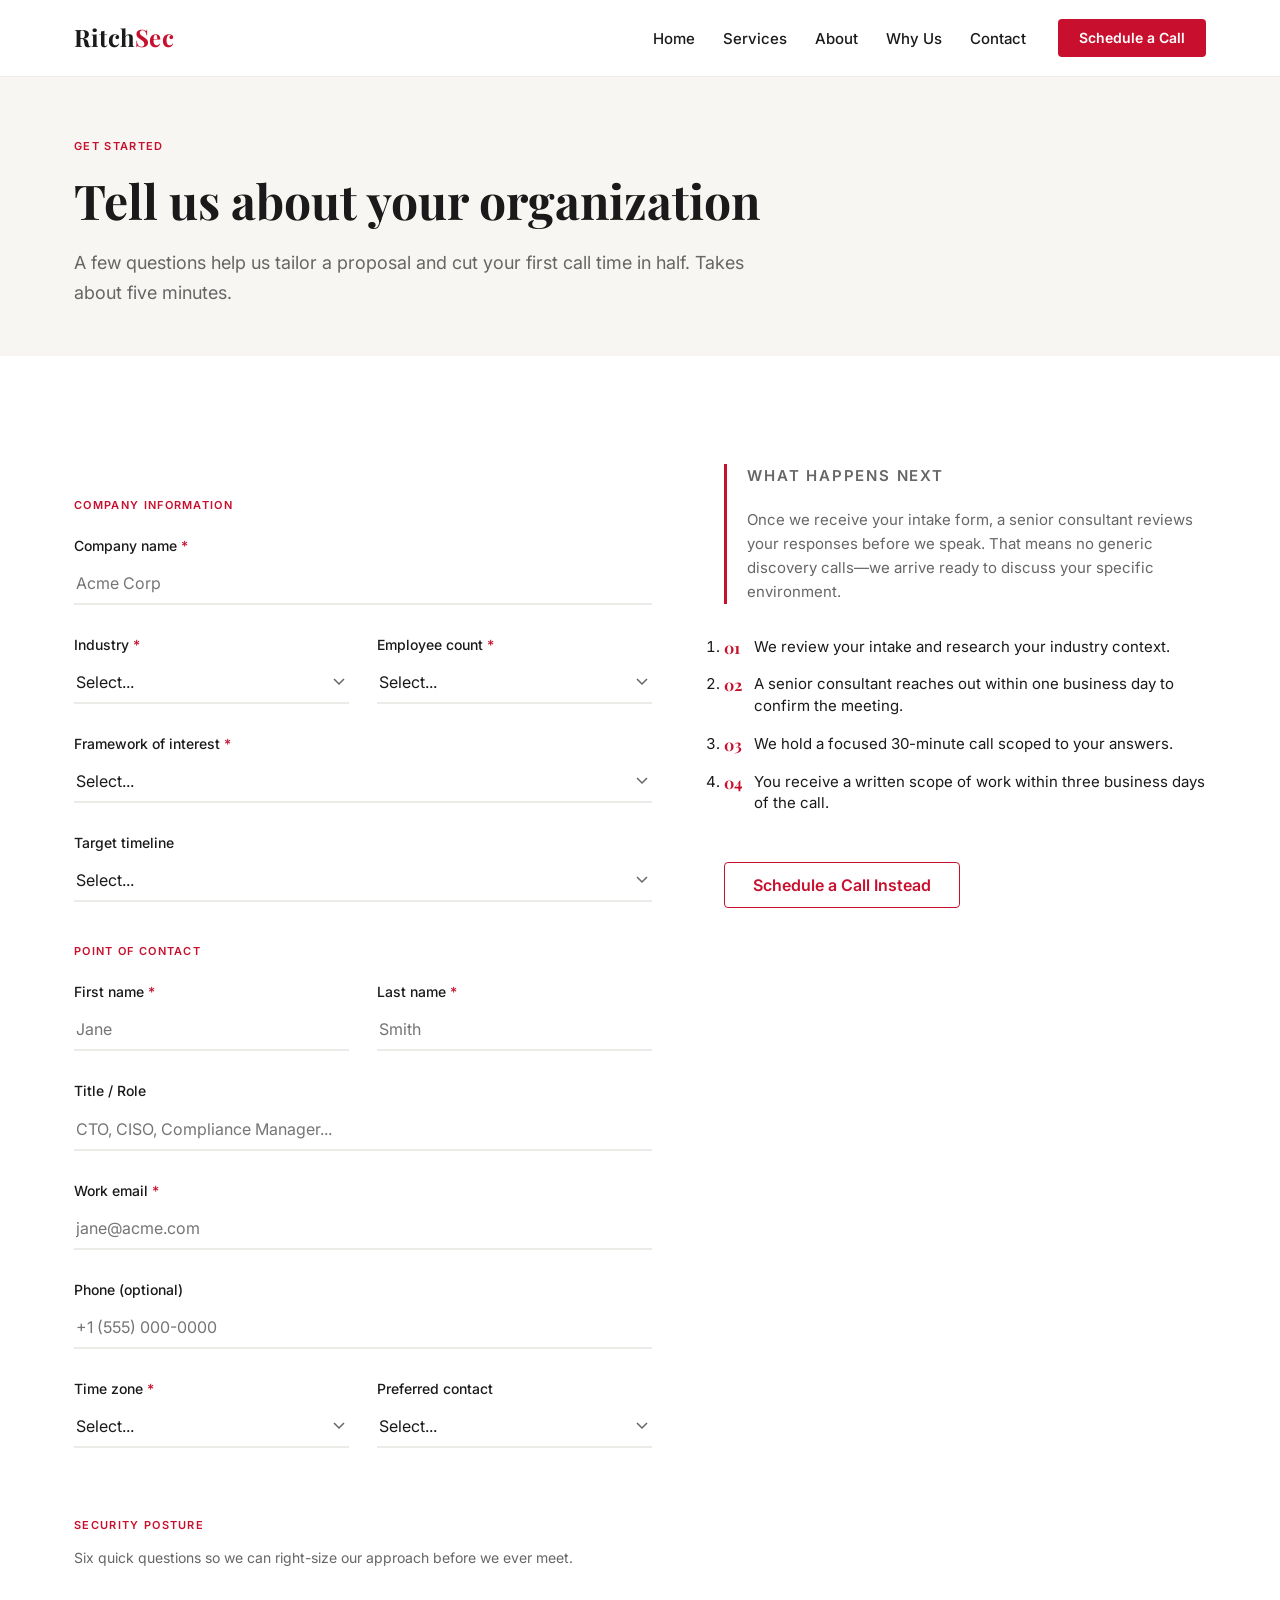
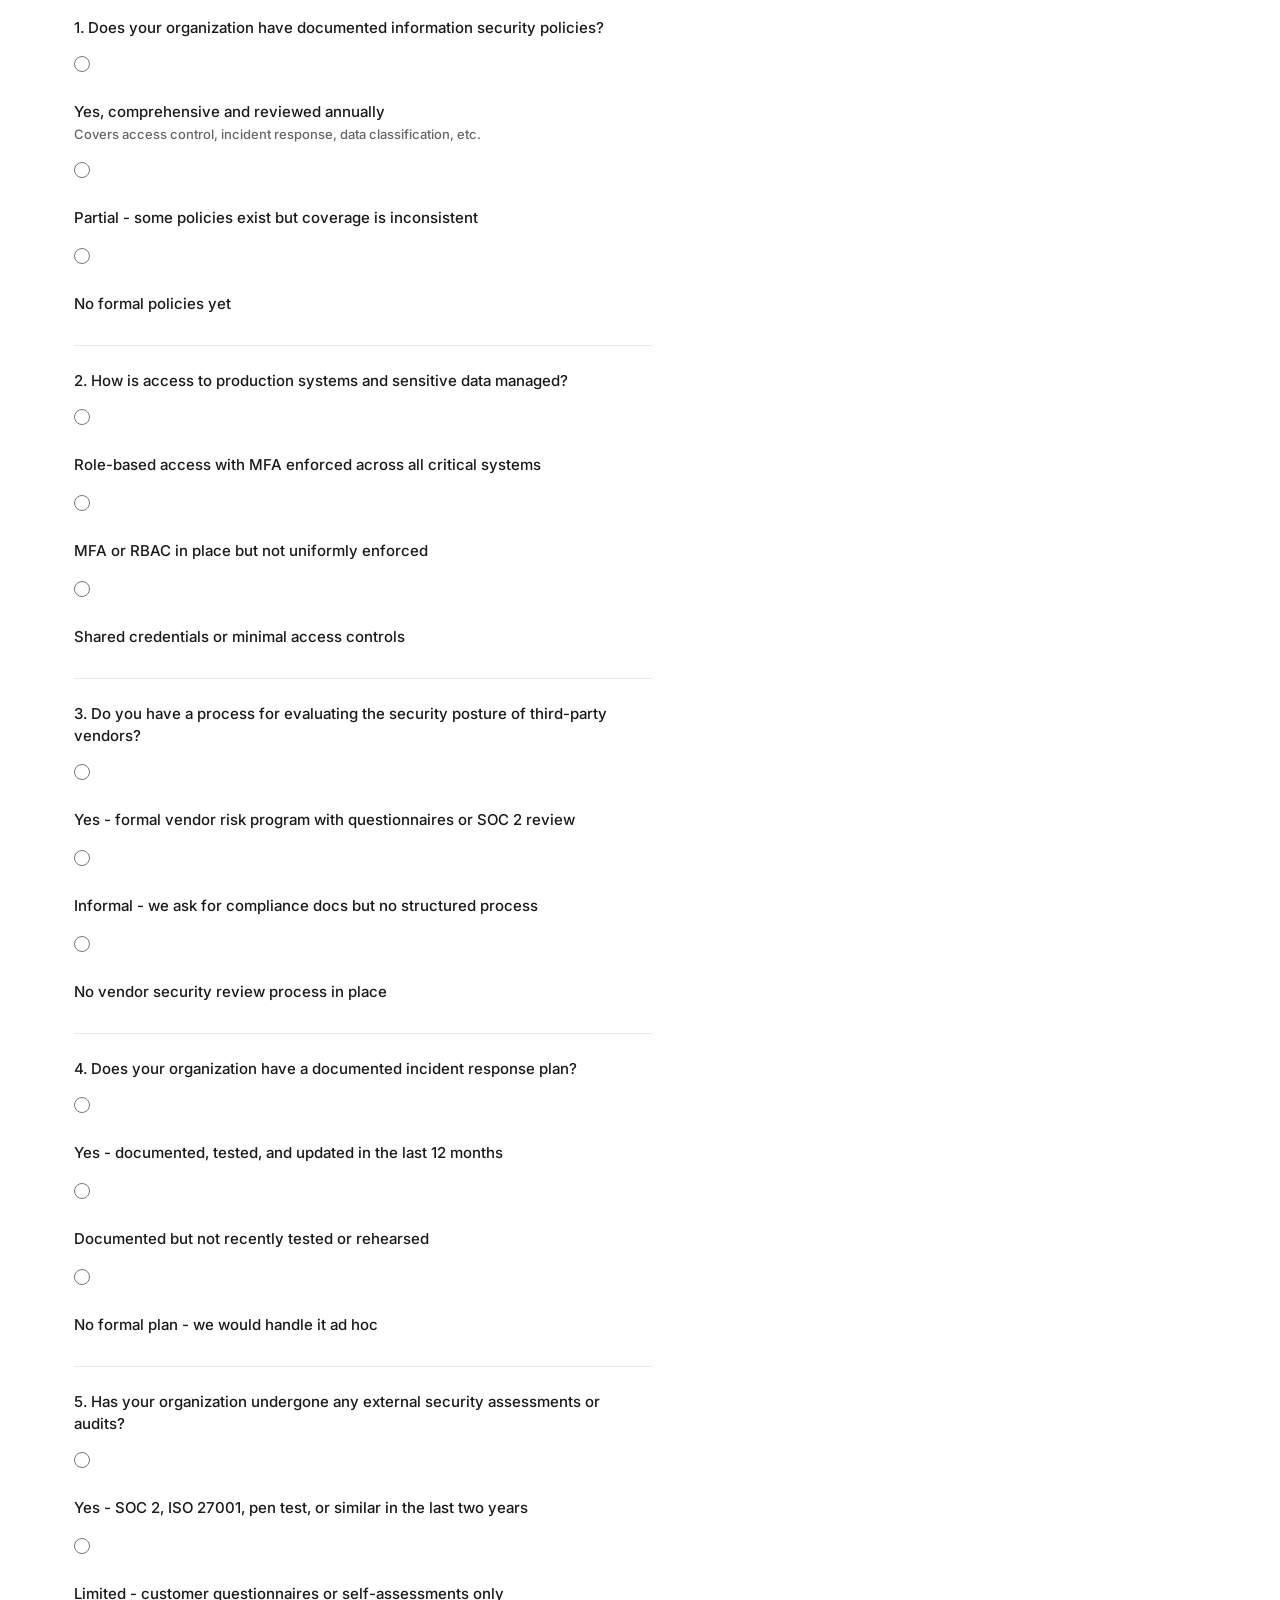
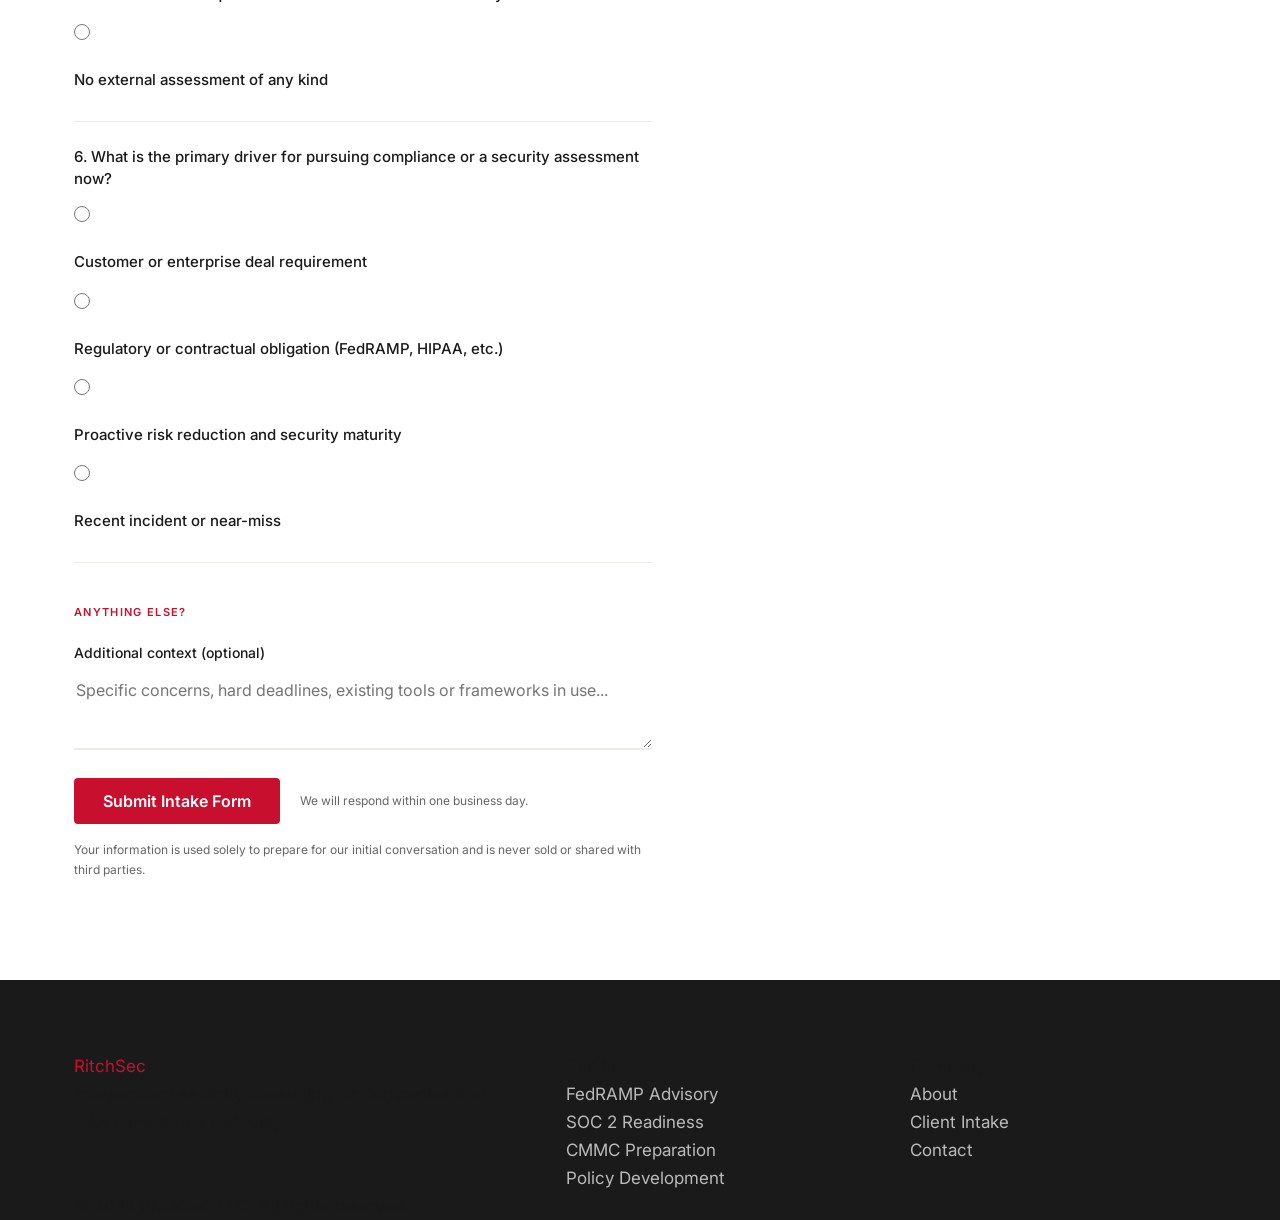
==== commit 4c2c5613: "Fix intake form visual issues: radio buttons, hero spacing, footer layout and link colors, privacy n" ====
--- a/intake.html
+++ b/intake.html
@@ -1 +1 @@
-<!DOCTYPE html><html lang="en"><head><meta charset="UTF-8"><meta name="viewport" content="width=device-width,initial-scale=1.0"><title>Client Intake - RitchSec</title><link rel="preconnect" href="https://fonts.googleapis.com"><link rel="preconnect" href="https://fonts.gstatic.com" crossorigin><link href="https://fonts.googleapis.com/css2?family=Inter:wght@400;500;600;800&family=Playfair+Display:ital,wght@0,700;1,700&display=swap" rel="stylesheet"><link rel="stylesheet" href="css/styles.css"><style>.intake-grid{display:grid;grid-template-columns:1.2fr 1fr;gap:72px}.intake-section-label{display:block;font-size:11px;font-weight:600;letter-spacing:.12em;text-transform:uppercase;color:var(--red);margin:40px 0 20px}.intake-section-label:first-child{margin-top:0}.intake-form label{display:block;font-size:14px;font-weight:500;color:var(--charcoal);margin-bottom:6px}.intake-form input,.intake-form select,.intake-form textarea{display:block;width:100%;font-family:var(--font-body);font-size:16px;color:var(--charcoal);background:transparent;border:none;border-bottom:2px solid var(--gray-light);padding:10px 2px;margin-bottom:28px;transition:border-color .2s ease;appearance:none;-webkit-appearance:none}.intake-form input[type=radio]{appearance:auto;-webkit-appearance:radio}.intake-form select{background-image:url("data:image/svg+xml,%3Csvg xmlns=%27http://www.w3.org/2000/svg%27 width=%2712%27 height=%278%27 viewBox=%270 0 12 8%27%3E%3Cpath d=%27M1 1l5 5 5-5%27 stroke=%27%23666%27 stroke-width=%271.5%27 fill=%27none%27/%3E%3C/svg%3E");background-repeat:no-repeat;background-position:right 4px center;padding-right:28px;cursor:pointer}.intake-form input:focus,.intake-form select:focus,.intake-form textarea:focus{outline:none;border-bottom-color:var(--red)}.intake-form textarea{resize:vertical;min-height:80px}.intake-row{display:grid;grid-template-columns:1fr 1fr;gap:28px}.intake-row>div{display:flex;flex-direction:column}.posture-question{padding:24px 0;border-bottom:1px solid var(--gray-light)}.posture-question:first-of-type{padding-top:0}.posture-question:last-of-type{border-bottom:none}.posture-question__prompt{font-size:15px;font-weight:500;color:var(--charcoal);margin-bottom:14px;line-height:1.45}.posture-options{display:flex;flex-direction:column;gap:10px}.posture-option{display:flex;align-items:flex-start;gap:12px;cursor:pointer}.posture-option input[type=radio]{width:auto;margin:0 4px 0 0;accent-color:var(--red);flex-shrink:0;appearance:auto;-webkit-appearance:radio;accent-color:var(--red);border-bottom:none;padding:0}.posture-option__label{font-size:15px;color:var(--charcoal);line-height:1.4}.posture-option__label span{display:block;font-size:13px;color:var(--muted);margin-top:2px}.intake-sidebar{padding-top:8px}.intake-sidebar h3{font-family:var(--font-body);font-size:17px;font-weight:600;color:var(--charcoal);margin-bottom:12px}.intake-sidebar p{font-size:15px;color:var(--muted);margin-bottom:20px;line-height:1.6}.intake-sidebar .red-rule{margin-bottom:32px}.what-happens-next li{position:relative;padding-left:30px;margin-bottom:16px;font-size:15px;color:var(--charcoal);line-height:1.45}.what-happens-next li::before{content:attr(data-n);position:absolute;left:0;font-family:var(--font-display);font-size:16px;font-weight:700;color:var(--red)}.form-submit-row{display:flex;align-items:center;gap:20px;margin-top:8px}.form-note{font-size:12px;color:var(--muted)}.intake-privacy{font-size:12px;color:var(--muted);margin-top:16px}@media(max-width:860px){.intake-grid{grid-template-columns:1fr;gap:56px}.intake-row{grid-template-columns:1fr;gap:0}.site-nav__list{display:none}}</style></head><body><header class="site-header" id="site-header"><div class="container site-header__inner"><a href="index.html" class="wordmark">Ritch<span>Sec</span></a><nav class="site-nav" aria-label="Main"><ul class="site-nav__list"><li><a href="index.html" class="site-nav__link">Home</a></li><li><a href="services.html" class="site-nav__link">Services</a></li><li><a href="about.html" class="site-nav__link">About</a></li><li><a href="why-us.html" class="site-nav__link">Why Us</a></li><li><a href="contact.html" class="site-nav__link">Contact</a></li></ul><a href="https://calendly.com/ritchsec/30min" class="btn btn--primary" target="_blank" rel="noopener">Schedule a Call</a><button class="nav-toggle" id="nav-toggle" aria-expanded="false" aria-label="Toggle navigation"><span class="nav-toggle__bar"></span><span class="nav-toggle__bar"></span><span class="nav-toggle__bar"></span></button></nav></div></header><section class="page-hero page-hero--off"><div class="container"><span class="eyebrow">Get Started</span><h1>Tell us about your organization</h1><p class="page-hero__sub">A few questions help us tailor a proposal and cut your first call time in half. Takes about five minutes.</p></div></section><section class="section section--white"><div class="container"><div class="intake-grid"><div><form class="intake-form" name="intake" method="POST" action="thank-you.html" data-netlify="true" netlify-honeypot="bot-field"><input type="hidden" name="form-name" value="intake"><p style="display:none"><label>Do not fill: <input name="bot-field"></label></p><span class="intake-section-label">Company Information</span><label for="company">Company name <span style="color:var(--red)">*</span></label><input type="text" id="company" name="company" required placeholder="Acme Corp"><div class="intake-row"><div><label for="industry">Industry <span style="color:var(--red)">*</span></label><select id="industry" name="industry" required><option value="" disabled selected>Select...</option><option>SaaS / Software</option><option>FinTech / Financial Services</option><option>HealthTech / Healthcare</option><option>Government / Public Sector</option><option>Defense / GovCon</option><option>Professional Services</option><option>E-commerce / Retail</option><option>Manufacturing</option><option>Other</option></select></div><div><label for="employees">Employee count <span style="color:var(--red)">*</span></label><select id="employees" name="employees" required><option value="" disabled selected>Select...</option><option>1-10</option><option>11-50</option><option>51-200</option><option>201-500</option><option>500+</option></select></div></div><label for="framework">Framework of interest <span style="color:var(--red)">*</span></label><select id="framework" name="framework" required><option value="" disabled selected>Select...</option><option>SOC 2 Type I</option><option>SOC 2 Type II</option><option>NIST CSF</option><option>FedRAMP 20x Class B</option><option>FedRAMP 20x Class C</option><option>General Security Risk Assessment</option><option>Not sure - need guidance</option></select><label for="timeline">Target timeline</label><select id="timeline" name="timeline"><option value="" disabled selected>Select...</option><option>ASAP (within 30 days)</option><option>1-3 months</option><option>3-6 months</option><option>6-12 months</option><option>Exploring, no hard deadline</option></select><span class="intake-section-label">Point of Contact</span><div class="intake-row"><div><label for="first-name">First name <span style="color:var(--red)">*</span></label><input type="text" id="first-name" name="first_name" required placeholder="Jane"></div><div><label for="last-name">Last name <span style="color:var(--red)">*</span></label><input type="text" id="last-name" name="last_name" required placeholder="Smith"></div></div><label for="poc-title">Title / Role</label><input type="text" id="poc-title" name="title" placeholder="CTO, CISO, Compliance Manager..."><label for="email">Work email <span style="color:var(--red)">*</span></label><input type="email" id="email" name="email" required placeholder="jane@acme.com"><label for="phone">Phone (optional)</label><input type="tel" id="phone" name="phone" placeholder="+1 (555) 000-0000"><div class="intake-row"><div><label for="timezone">Time zone <span style="color:var(--red)">*</span></label><select id="timezone" name="timezone" required><option value="" disabled selected>Select...</option><option>Eastern (ET)</option><option>Central (CT)</option><option>Mountain (MT)</option><option>Pacific (PT)</option><option>Alaska (AKT)</option><option>Hawaii (HT)</option><option>UTC / GMT</option><option>Other</option></select></div><div><label for="preferred-contact">Preferred contact</label><select id="preferred-contact" name="preferred_contact"><option value="" disabled selected>Select...</option><option>Email</option><option>Phone / Video call</option><option>Either</option></select></div></div><span class="intake-section-label">Security Posture</span><p style="font-size:14px;color:var(--muted);margin-bottom:24px;margin-top:-8px;">Six quick questions so we can right-size our approach before we ever meet.</p><div class="posture-question"><p class="posture-question__prompt">1. Does your organization have documented information security policies?</p><div class="posture-options"><label class="posture-option"><input type="radio" name="q1_policies" value="A" required><span class="posture-option__label">Yes, comprehensive and reviewed annually<span>Covers access control, incident response, data classification, etc.</span></span></label><label class="posture-option"><input type="radio" name="q1_policies" value="B"><span class="posture-option__label">Partial - some policies exist but coverage is inconsistent</span></label><label class="posture-option"><input type="radio" name="q1_policies" value="C"><span class="posture-option__label">No formal policies yet</span></label></div></div><div class="posture-question"><p class="posture-question__prompt">2. How is access to production systems and sensitive data managed?</p><div class="posture-options"><label class="posture-option"><input type="radio" name="q2_access" value="A" required><span class="posture-option__label">Role-based access with MFA enforced across all critical systems</span></label><label class="posture-option"><input type="radio" name="q2_access" value="B"><span class="posture-option__label">MFA or RBAC in place but not uniformly enforced</span></label><label class="posture-option"><input type="radio" name="q2_access" value="C"><span class="posture-option__label">Shared credentials or minimal access controls</span></label></div></div><div class="posture-question"><p class="posture-question__prompt">3. Do you have a process for evaluating the security posture of third-party vendors?</p><div class="posture-options"><label class="posture-option"><input type="radio" name="q3_vendors" value="A" required><span class="posture-option__label">Yes - formal vendor risk program with questionnaires or SOC 2 review</span></label><label class="posture-option"><input type="radio" name="q3_vendors" value="B"><span class="posture-option__label">Informal - we ask for compliance docs but no structured process</span></label><label class="posture-option"><input type="radio" name="q3_vendors" value="C"><span class="posture-option__label">No vendor security review process in place</span></label></div></div><div class="posture-question"><p class="posture-question__prompt">4. Does your organization have a documented incident response plan?</p><div class="posture-options"><label class="posture-option"><input type="radio" name="q4_ir" value="A" required><span class="posture-option__label">Yes - documented, tested, and updated in the last 12 months</span></label><label class="posture-option"><input type="radio" name="q4_ir" value="B"><span class="posture-option__label">Documented but not recently tested or rehearsed</span></label><label class="posture-option"><input type="radio" name="q4_ir" value="C"><span class="posture-option__label">No formal plan - we would handle it ad hoc</span></label></div></div><div class="posture-question"><p class="posture-question__prompt">5. Has your organization undergone any external security assessments or audits?</p><div class="posture-options"><label class="posture-option"><input type="radio" name="q5_audits" value="A" required><span class="posture-option__label">Yes - SOC 2, ISO 27001, pen test, or similar in the last two years</span></label><label class="posture-option"><input type="radio" name="q5_audits" value="B"><span class="posture-option__label">Limited - customer questionnaires or self-assessments only</span></label><label class="posture-option"><input type="radio" name="q5_audits" value="C"><span class="posture-option__label">No external assessment of any kind</span></label></div></div><div class="posture-question"><p class="posture-question__prompt">6. What is the primary driver for pursuing compliance or a security assessment now?</p><div class="posture-options"><label class="posture-option"><input type="radio" name="q6_driver" value="customer" required><span class="posture-option__label">Customer or enterprise deal requirement</span></label><label class="posture-option"><input type="radio" name="q6_driver" value="regulatory"><span class="posture-option__label">Regulatory or contractual obligation (FedRAMP, HIPAA, etc.)</span></label><label class="posture-option"><input type="radio" name="q6_driver" value="proactive"><span class="posture-option__label">Proactive risk reduction and security maturity</span></label><label class="posture-option"><input type="radio" name="q6_driver" value="incident"><span class="posture-option__label">Recent incident or near-miss</span></label></div></div><span class="intake-section-label">Anything Else?</span><label for="notes">Additional context (optional)</label><textarea id="notes" name="notes" placeholder="Specific concerns, hard deadlines, existing tools or frameworks in use..."></textarea><div class="form-submit-row"><button type="submit" class="btn btn--primary">Submit Intake Form</button><span class="form-note">We will respond within one business day.</span></div><p class="contact-form__note intake-privacy">Your information is used solely to prepare for our initial conversation and is never sold or shared with third parties.</p></form></div><div class="intake-sidebar"><div class="red-rule"><p class="eyebrow">What happens next</p><p>Once we receive your intake form, a senior consultant reviews your responses before we speak. That means no generic discovery calls&mdash;we arrive ready to discuss your specific environment.</p></div><ol class="what-happens-next"><li data-n="01">We review your intake and research your industry context.</li><li data-n="02">A senior consultant reaches out within one business day to confirm the meeting.</li><li data-n="03">We hold a focused 30-minute call scoped to your answers.</li><li data-n="04">You receive a written scope of work within three business days of the call.</li></ol><a href="https://calendly.com/ritchsec/30min" target="_blank" rel="noopener" class="btn btn--secondary" style="display:inline-block;margin-top:32px;">Schedule a Call Instead</a></div></div></div></section><footer class="site-footer"><div class="container"><div class="footer-grid"><div class="footer-brand"><a href="/" class="footer-logo">RitchSec</a><p>Independent security consulting for companies that take compliance seriously.</p></div><div class="footer-links"><p class="footer-heading">Services</p><ul><li><a href="/services.html">FedRAMP Advisory</a></li><li><a href="/services.html">SOC 2 Readiness</a></li><li><a href="/services.html">CMMC Preparation</a></li><li><a href="/services.html">Policy Development</a></li></ul></div><div class="footer-links"><p class="footer-heading">Company</p><ul><li><a href="/about.html">About</a></li><li><a href="/intake.html">Client Intake</a></li><li><a href="/contact.html">Contact</a></li></ul></div></div><div class="footer-bottom"><p>&copy; 2025 RitchSec LLC. All rights reserved.</p></div></div></footer><script src="js/main.js"></script></body></html>+<!DOCTYPE html><html lang="en"><head><meta charset="UTF-8"><meta name="viewport" content="width=device-width,initial-scale=1.0"><title>Client Intake - RitchSec</title><link rel="preconnect" href="https://fonts.googleapis.com"><link rel="preconnect" href="https://fonts.gstatic.com" crossorigin><link href="https://fonts.googleapis.com/css2?family=Inter:wght@400;500;600;800&family=Playfair+Display:ital,wght@0,700;1,700&display=swap" rel="stylesheet"><link rel="stylesheet" href="css/styles.css"><style>.intake-grid{display:grid;grid-template-columns:1.2fr 1fr;gap:72px}.intake-section-label{display:block;font-size:11px;font-weight:600;letter-spacing:.12em;text-transform:uppercase;color:var(--red);margin:40px 0 20px}.intake-section-label:first-child{margin-top:0}.intake-form label{display:block;font-size:14px;font-weight:500;color:var(--charcoal);margin-bottom:6px}.intake-form input,.intake-form select,.intake-form textarea{display:block;width:100%;font-family:var(--font-body);font-size:16px;color:var(--charcoal);background:transparent;border:none;border-bottom:2px solid var(--gray-light);padding:10px 2px;margin-bottom:28px;transition:border-color .2s ease;appearance:none;-webkit-appearance:none}.intake-form input[type=radio]{appearance:auto;-webkit-appearance:radio}.intake-form select{background-image:url("data:image/svg+xml,%3Csvg xmlns=%27http://www.w3.org/2000/svg%27 width=%2712%27 height=%278%27 viewBox=%270 0 12 8%27%3E%3Cpath d=%27M1 1l5 5 5-5%27 stroke=%27%23666%27 stroke-width=%271.5%27 fill=%27none%27/%3E%3C/svg%3E");background-repeat:no-repeat;background-position:right 4px center;padding-right:28px;cursor:pointer}.intake-form input:focus,.intake-form select:focus,.intake-form textarea:focus{outline:none;border-bottom-color:var(--red)}.intake-form textarea{resize:vertical;min-height:80px}.intake-row{display:grid;grid-template-columns:1fr 1fr;gap:28px}.intake-row>div{display:flex;flex-direction:column}.posture-question{padding:24px 0;border-bottom:1px solid var(--gray-light)}.posture-question:first-of-type{padding-top:0}.posture-question:last-of-type{border-bottom:none}.posture-question__prompt{font-size:15px;font-weight:500;color:var(--charcoal);margin-bottom:14px;line-height:1.45}.posture-options{display:flex;flex-direction:column;gap:10px}.posture-option{display:flex;flex-direction:row;align-items:flex-start;gap:10px;cursor:pointer}.posture-option input[type=radio]{width:16px;height:16px;margin-top:3px;flex-shrink:0;accent-color:var(--red);appearance:auto;-webkit-appearance:radio;border:none;padding:0;background:none}.posture-option__label{font-size:15px;color:var(--charcoal);line-height:1.4}.posture-option__label span{display:block;font-size:13px;color:var(--muted);margin-top:2px}.intake-sidebar{padding-top:8px}.intake-sidebar h3{font-family:var(--font-body);font-size:17px;font-weight:600;color:var(--charcoal);margin-bottom:12px}.intake-sidebar p{font-size:15px;color:var(--muted);margin-bottom:20px;line-height:1.6}.intake-sidebar .red-rule{margin-bottom:32px}.what-happens-next li{position:relative;padding-left:30px;margin-bottom:16px;font-size:15px;color:var(--charcoal);line-height:1.45}.what-happens-next li::before{content:attr(data-n);position:absolute;left:0;font-family:var(--font-display);font-size:16px;font-weight:700;color:var(--red)}.form-submit-row{display:flex;align-items:center;gap:20px;margin-top:8px}.form-note{font-size:12px;color:var(--muted)}.intake-privacy{font-size:12px;color:var(--muted);margin-top:16px;text-align:left}@media(max-width:860px){.intake-grid{grid-template-columns:1fr;gap:56px}.intake-row{grid-template-columns:1fr;gap:0}.site-nav__list{display:none}}.page-hero{padding:60px 0 48px}.page-hero--off{padding:60px 0 48px}.site-footer .footer-links a{color:rgba(255,255,255,0.7)!important}.site-footer .footer-links a:hover{color:#fff!important}.footer-grid{display:grid!important;grid-template-columns:1.5fr 1fr 1fr!important;gap:48px!important}</style></head><body><header class="site-header" id="site-header"><div class="container site-header__inner"><a href="index.html" class="wordmark">Ritch<span>Sec</span></a><nav class="site-nav" aria-label="Main"><ul class="site-nav__list"><li><a href="index.html" class="site-nav__link">Home</a></li><li><a href="services.html" class="site-nav__link">Services</a></li><li><a href="about.html" class="site-nav__link">About</a></li><li><a href="why-us.html" class="site-nav__link">Why Us</a></li><li><a href="contact.html" class="site-nav__link">Contact</a></li></ul><a href="https://calendly.com/ritchsec/30min" class="btn btn--primary" target="_blank" rel="noopener">Schedule a Call</a><button class="nav-toggle" id="nav-toggle" aria-expanded="false" aria-label="Toggle navigation"><span class="nav-toggle__bar"></span><span class="nav-toggle__bar"></span><span class="nav-toggle__bar"></span></button></nav></div></header><section class="page-hero page-hero--off"><div class="container"><span class="eyebrow">Get Started</span><h1>Tell us about your organization</h1><p class="page-hero__sub">A few questions help us tailor a proposal and cut your first call time in half. Takes about five minutes.</p></div></section><section class="section section--white"><div class="container"><div class="intake-grid"><div><form class="intake-form" name="intake" method="POST" action="thank-you.html" data-netlify="true" netlify-honeypot="bot-field"><input type="hidden" name="form-name" value="intake"><p style="display:none"><label>Do not fill: <input name="bot-field"></label></p><span class="intake-section-label">Company Information</span><label for="company">Company name <span style="color:var(--red)">*</span></label><input type="text" id="company" name="company" required placeholder="Acme Corp"><div class="intake-row"><div><label for="industry">Industry <span style="color:var(--red)">*</span></label><select id="industry" name="industry" required><option value="" disabled selected>Select...</option><option>SaaS / Software</option><option>FinTech / Financial Services</option><option>HealthTech / Healthcare</option><option>Government / Public Sector</option><option>Defense / GovCon</option><option>Professional Services</option><option>E-commerce / Retail</option><option>Manufacturing</option><option>Other</option></select></div><div><label for="employees">Employee count <span style="color:var(--red)">*</span></label><select id="employees" name="employees" required><option value="" disabled selected>Select...</option><option>1-10</option><option>11-50</option><option>51-200</option><option>201-500</option><option>500+</option></select></div></div><label for="framework">Framework of interest <span style="color:var(--red)">*</span></label><select id="framework" name="framework" required><option value="" disabled selected>Select...</option><option>SOC 2 Type I</option><option>SOC 2 Type II</option><option>NIST CSF</option><option>FedRAMP 20x Class B</option><option>FedRAMP 20x Class C</option><option>General Security Risk Assessment</option><option>Not sure - need guidance</option></select><label for="timeline">Target timeline</label><select id="timeline" name="timeline"><option value="" disabled selected>Select...</option><option>ASAP (within 30 days)</option><option>1-3 months</option><option>3-6 months</option><option>6-12 months</option><option>Exploring, no hard deadline</option></select><span class="intake-section-label">Point of Contact</span><div class="intake-row"><div><label for="first-name">First name <span style="color:var(--red)">*</span></label><input type="text" id="first-name" name="first_name" required placeholder="Jane"></div><div><label for="last-name">Last name <span style="color:var(--red)">*</span></label><input type="text" id="last-name" name="last_name" required placeholder="Smith"></div></div><label for="poc-title">Title / Role</label><input type="text" id="poc-title" name="title" placeholder="CTO, CISO, Compliance Manager..."><label for="email">Work email <span style="color:var(--red)">*</span></label><input type="email" id="email" name="email" required placeholder="jane@acme.com"><label for="phone">Phone (optional)</label><input type="tel" id="phone" name="phone" placeholder="+1 (555) 000-0000"><div class="intake-row"><div><label for="timezone">Time zone <span style="color:var(--red)">*</span></label><select id="timezone" name="timezone" required><option value="" disabled selected>Select...</option><option>Eastern (ET)</option><option>Central (CT)</option><option>Mountain (MT)</option><option>Pacific (PT)</option><option>Alaska (AKT)</option><option>Hawaii (HT)</option><option>UTC / GMT</option><option>Other</option></select></div><div><label for="preferred-contact">Preferred contact</label><select id="preferred-contact" name="preferred_contact"><option value="" disabled selected>Select...</option><option>Email</option><option>Phone / Video call</option><option>Either</option></select></div></div><span class="intake-section-label">Security Posture</span><p style="font-size:14px;color:var(--muted);margin-bottom:24px;margin-top:-8px;">Six quick questions so we can right-size our approach before we ever meet.</p><div class="posture-question"><p class="posture-question__prompt">1. Does your organization have documented information security policies?</p><div class="posture-options"><label class="posture-option"><input type="radio" name="q1_policies" value="A" required><span class="posture-option__label">Yes, comprehensive and reviewed annually<span>Covers access control, incident response, data classification, etc.</span></span></label><label class="posture-option"><input type="radio" name="q1_policies" value="B"><span class="posture-option__label">Partial - some policies exist but coverage is inconsistent</span></label><label class="posture-option"><input type="radio" name="q1_policies" value="C"><span class="posture-option__label">No formal policies yet</span></label></div></div><div class="posture-question"><p class="posture-question__prompt">2. How is access to production systems and sensitive data managed?</p><div class="posture-options"><label class="posture-option"><input type="radio" name="q2_access" value="A" required><span class="posture-option__label">Role-based access with MFA enforced across all critical systems</span></label><label class="posture-option"><input type="radio" name="q2_access" value="B"><span class="posture-option__label">MFA or RBAC in place but not uniformly enforced</span></label><label class="posture-option"><input type="radio" name="q2_access" value="C"><span class="posture-option__label">Shared credentials or minimal access controls</span></label></div></div><div class="posture-question"><p class="posture-question__prompt">3. Do you have a process for evaluating the security posture of third-party vendors?</p><div class="posture-options"><label class="posture-option"><input type="radio" name="q3_vendors" value="A" required><span class="posture-option__label">Yes - formal vendor risk program with questionnaires or SOC 2 review</span></label><label class="posture-option"><input type="radio" name="q3_vendors" value="B"><span class="posture-option__label">Informal - we ask for compliance docs but no structured process</span></label><label class="posture-option"><input type="radio" name="q3_vendors" value="C"><span class="posture-option__label">No vendor security review process in place</span></label></div></div><div class="posture-question"><p class="posture-question__prompt">4. Does your organization have a documented incident response plan?</p><div class="posture-options"><label class="posture-option"><input type="radio" name="q4_ir" value="A" required><span class="posture-option__label">Yes - documented, tested, and updated in the last 12 months</span></label><label class="posture-option"><input type="radio" name="q4_ir" value="B"><span class="posture-option__label">Documented but not recently tested or rehearsed</span></label><label class="posture-option"><input type="radio" name="q4_ir" value="C"><span class="posture-option__label">No formal plan - we would handle it ad hoc</span></label></div></div><div class="posture-question"><p class="posture-question__prompt">5. Has your organization undergone any external security assessments or audits?</p><div class="posture-options"><label class="posture-option"><input type="radio" name="q5_audits" value="A" required><span class="posture-option__label">Yes - SOC 2, ISO 27001, pen test, or similar in the last two years</span></label><label class="posture-option"><input type="radio" name="q5_audits" value="B"><span class="posture-option__label">Limited - customer questionnaires or self-assessments only</span></label><label class="posture-option"><input type="radio" name="q5_audits" value="C"><span class="posture-option__label">No external assessment of any kind</span></label></div></div><div class="posture-question"><p class="posture-question__prompt">6. What is the primary driver for pursuing compliance or a security assessment now?</p><div class="posture-options"><label class="posture-option"><input type="radio" name="q6_driver" value="customer" required><span class="posture-option__label">Customer or enterprise deal requirement</span></label><label class="posture-option"><input type="radio" name="q6_driver" value="regulatory"><span class="posture-option__label">Regulatory or contractual obligation (FedRAMP, HIPAA, etc.)</span></label><label class="posture-option"><input type="radio" name="q6_driver" value="proactive"><span class="posture-option__label">Proactive risk reduction and security maturity</span></label><label class="posture-option"><input type="radio" name="q6_driver" value="incident"><span class="posture-option__label">Recent incident or near-miss</span></label></div></div><span class="intake-section-label">Anything Else?</span><label for="notes">Additional context (optional)</label><textarea id="notes" name="notes" placeholder="Specific concerns, hard deadlines, existing tools or frameworks in use..."></textarea><div class="form-submit-row"><button type="submit" class="btn btn--primary">Submit Intake Form</button><span class="form-note">We will respond within one business day.</span></div><p class="contact-form__note intake-privacy">Your information is used solely to prepare for our initial conversation and is never sold or shared with third parties.</p></form></div><div class="intake-sidebar"><div class="red-rule"><p class="eyebrow">What happens next</p><p>Once we receive your intake form, a senior consultant reviews your responses before we speak. That means no generic discovery calls&mdash;we arrive ready to discuss your specific environment.</p></div><ol class="what-happens-next"><li data-n="01">We review your intake and research your industry context.</li><li data-n="02">A senior consultant reaches out within one business day to confirm the meeting.</li><li data-n="03">We hold a focused 30-minute call scoped to your answers.</li><li data-n="04">You receive a written scope of work within three business days of the call.</li></ol><a href="https://calendly.com/ritchsec/30min" target="_blank" rel="noopener" class="btn btn--secondary" style="display:inline-block;margin-top:32px;">Schedule a Call Instead</a></div></div></div></section><footer class="site-footer"><div class="container"><div class="footer-grid"><div class="footer-brand"><a href="/" class="footer-logo">RitchSec</a><p>Independent security consulting for companies that take compliance seriously.</p></div><div class="footer-links"><p class="footer-heading">Services</p><ul><li><a href="/services.html">FedRAMP Advisory</a></li><li><a href="/services.html">SOC 2 Readiness</a></li><li><a href="/services.html">CMMC Preparation</a></li><li><a href="/services.html">Policy Development</a></li></ul></div><div class="footer-links"><p class="footer-heading">Company</p><ul><li><a href="/about.html">About</a></li><li><a href="/intake.html">Client Intake</a></li><li><a href="/contact.html">Contact</a></li></ul></div></div><div class="footer-bottom"><p>&copy; 2025 RitchSec LLC. All rights reserved.</p></div></div></footer><script src="js/main.js"></script></body></html>
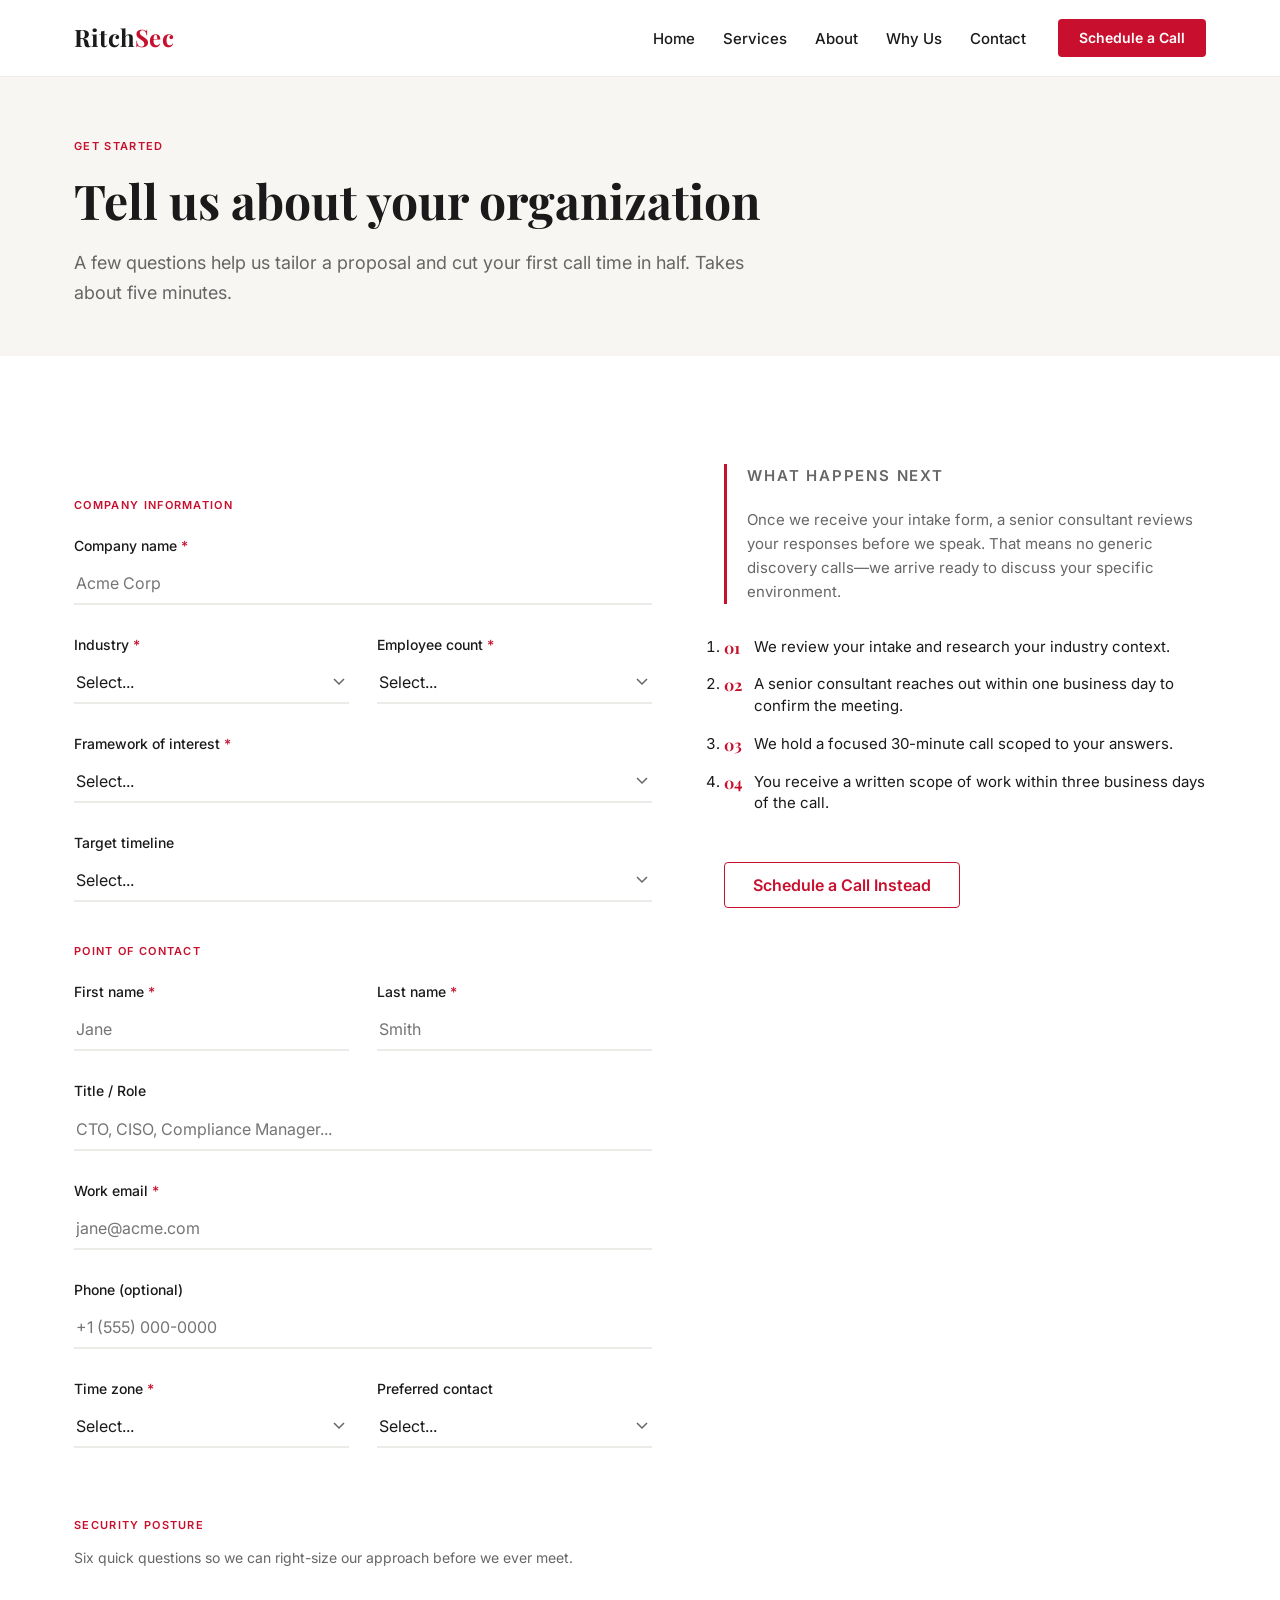
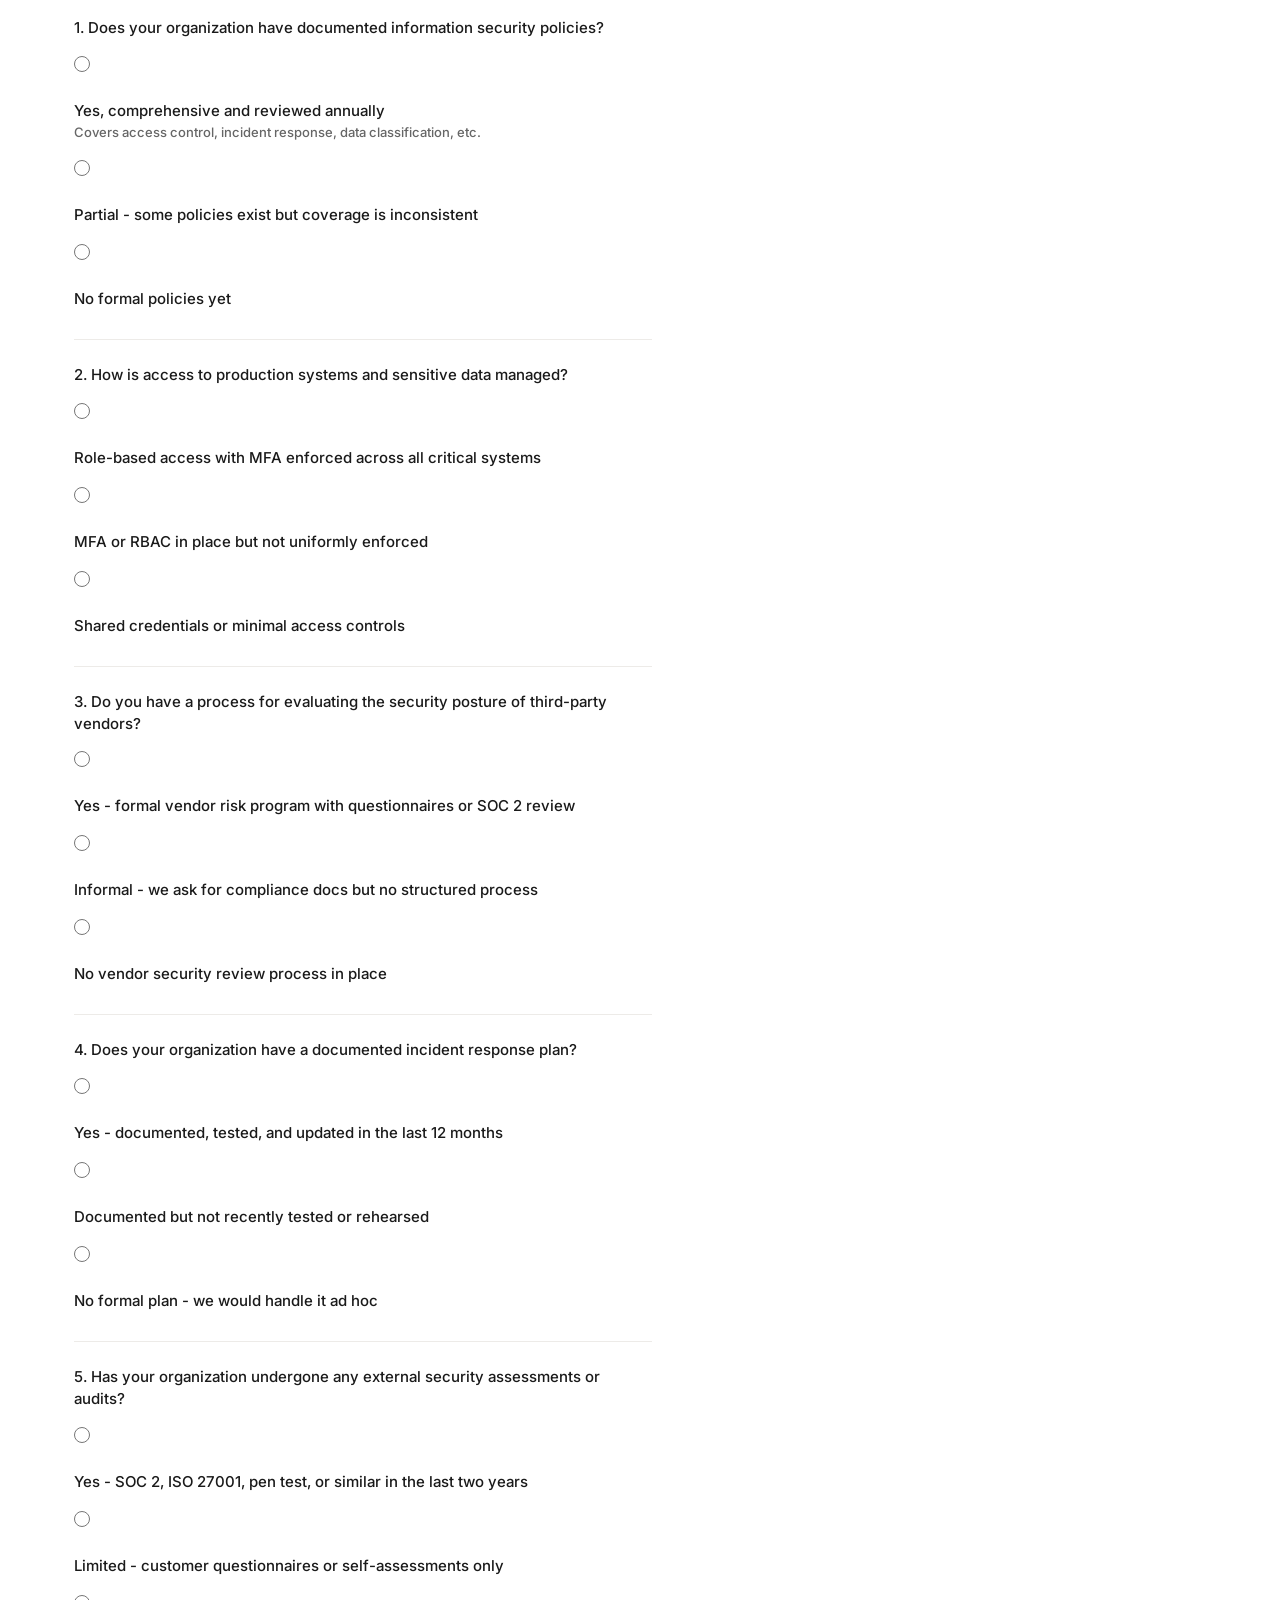
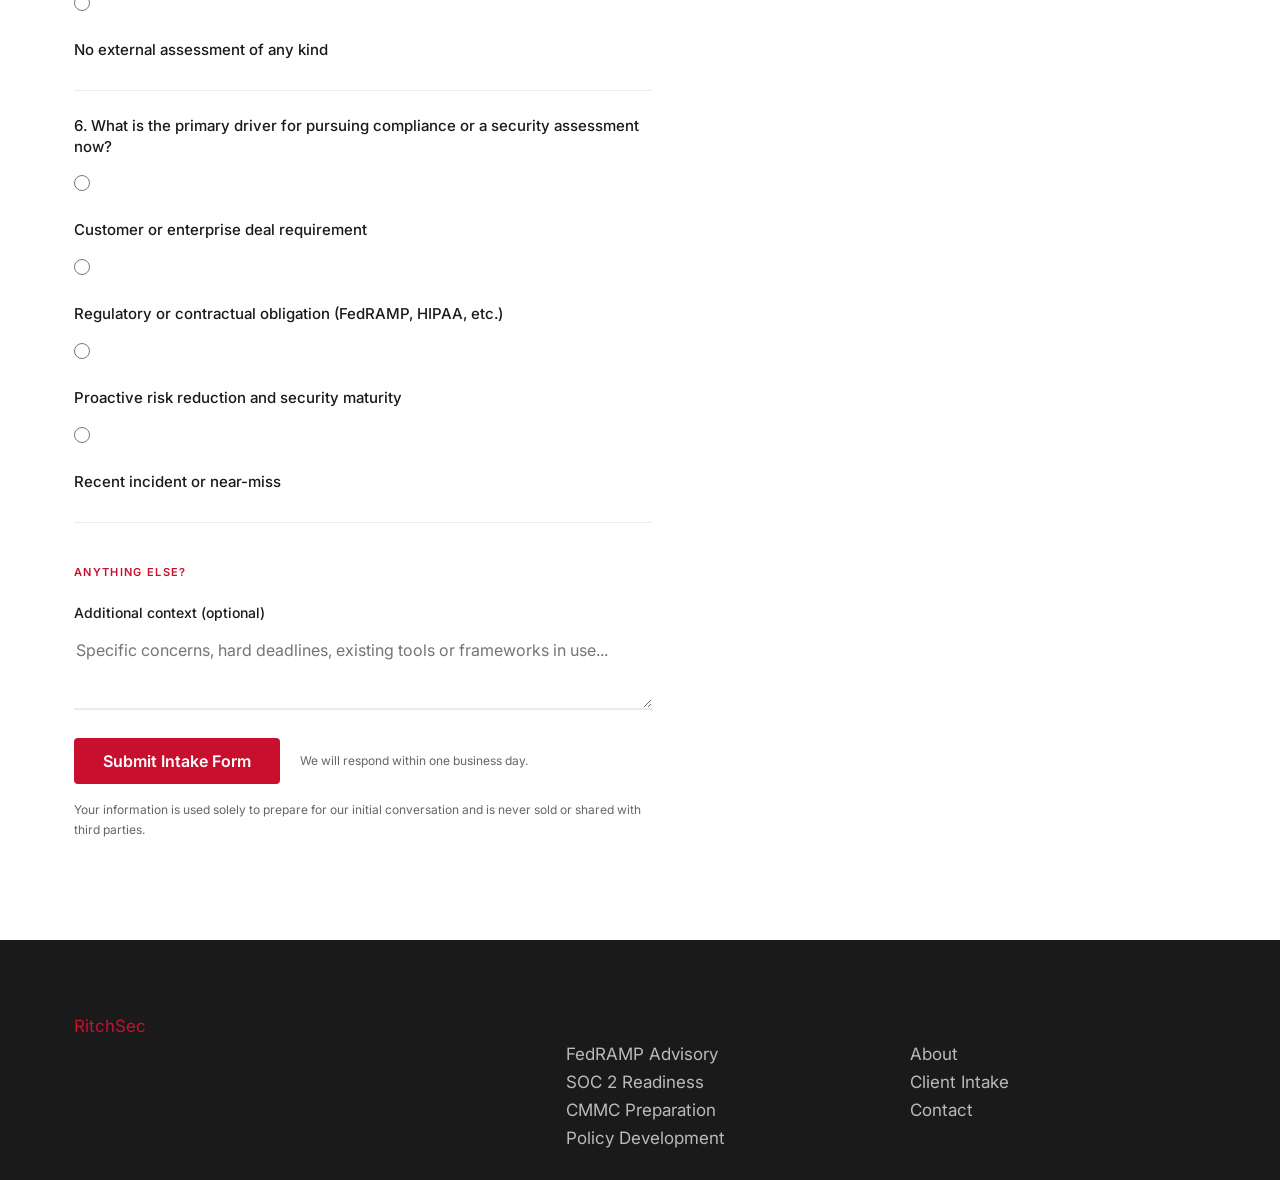
==== commit e9b4306c: "Fix radio button label alignment on intake form Co-Authored-By: Claude Sonnet 4.6 <noreply@anthropic" ====
--- a/intake.html
+++ b/intake.html
@@ -1 +1 @@
-<!DOCTYPE html><html lang="en"><head><meta charset="UTF-8"><meta name="viewport" content="width=device-width,initial-scale=1.0"><title>Client Intake - RitchSec</title><link rel="preconnect" href="https://fonts.googleapis.com"><link rel="preconnect" href="https://fonts.gstatic.com" crossorigin><link href="https://fonts.googleapis.com/css2?family=Inter:wght@400;500;600;800&family=Playfair+Display:ital,wght@0,700;1,700&display=swap" rel="stylesheet"><link rel="stylesheet" href="css/styles.css"><style>.intake-grid{display:grid;grid-template-columns:1.2fr 1fr;gap:72px}.intake-section-label{display:block;font-size:11px;font-weight:600;letter-spacing:.12em;text-transform:uppercase;color:var(--red);margin:40px 0 20px}.intake-section-label:first-child{margin-top:0}.intake-form label{display:block;font-size:14px;font-weight:500;color:var(--charcoal);margin-bottom:6px}.intake-form input,.intake-form select,.intake-form textarea{display:block;width:100%;font-family:var(--font-body);font-size:16px;color:var(--charcoal);background:transparent;border:none;border-bottom:2px solid var(--gray-light);padding:10px 2px;margin-bottom:28px;transition:border-color .2s ease;appearance:none;-webkit-appearance:none}.intake-form input[type=radio]{appearance:auto;-webkit-appearance:radio}.intake-form select{background-image:url("data:image/svg+xml,%3Csvg xmlns=%27http://www.w3.org/2000/svg%27 width=%2712%27 height=%278%27 viewBox=%270 0 12 8%27%3E%3Cpath d=%27M1 1l5 5 5-5%27 stroke=%27%23666%27 stroke-width=%271.5%27 fill=%27none%27/%3E%3C/svg%3E");background-repeat:no-repeat;background-position:right 4px center;padding-right:28px;cursor:pointer}.intake-form input:focus,.intake-form select:focus,.intake-form textarea:focus{outline:none;border-bottom-color:var(--red)}.intake-form textarea{resize:vertical;min-height:80px}.intake-row{display:grid;grid-template-columns:1fr 1fr;gap:28px}.intake-row>div{display:flex;flex-direction:column}.posture-question{padding:24px 0;border-bottom:1px solid var(--gray-light)}.posture-question:first-of-type{padding-top:0}.posture-question:last-of-type{border-bottom:none}.posture-question__prompt{font-size:15px;font-weight:500;color:var(--charcoal);margin-bottom:14px;line-height:1.45}.posture-options{display:flex;flex-direction:column;gap:10px}.posture-option{display:flex;flex-direction:row;align-items:flex-start;gap:10px;cursor:pointer}.posture-option input[type=radio]{width:16px;height:16px;margin-top:3px;flex-shrink:0;accent-color:var(--red);appearance:auto;-webkit-appearance:radio;border:none;padding:0;background:none}.posture-option__label{font-size:15px;color:var(--charcoal);line-height:1.4}.posture-option__label span{display:block;font-size:13px;color:var(--muted);margin-top:2px}.intake-sidebar{padding-top:8px}.intake-sidebar h3{font-family:var(--font-body);font-size:17px;font-weight:600;color:var(--charcoal);margin-bottom:12px}.intake-sidebar p{font-size:15px;color:var(--muted);margin-bottom:20px;line-height:1.6}.intake-sidebar .red-rule{margin-bottom:32px}.what-happens-next li{position:relative;padding-left:30px;margin-bottom:16px;font-size:15px;color:var(--charcoal);line-height:1.45}.what-happens-next li::before{content:attr(data-n);position:absolute;left:0;font-family:var(--font-display);font-size:16px;font-weight:700;color:var(--red)}.form-submit-row{display:flex;align-items:center;gap:20px;margin-top:8px}.form-note{font-size:12px;color:var(--muted)}.intake-privacy{font-size:12px;color:var(--muted);margin-top:16px;text-align:left}@media(max-width:860px){.intake-grid{grid-template-columns:1fr;gap:56px}.intake-row{grid-template-columns:1fr;gap:0}.site-nav__list{display:none}}.page-hero{padding:60px 0 48px}.page-hero--off{padding:60px 0 48px}.site-footer .footer-links a{color:rgba(255,255,255,0.7)!important}.site-footer .footer-links a:hover{color:#fff!important}.footer-grid{display:grid!important;grid-template-columns:1.5fr 1fr 1fr!important;gap:48px!important}</style></head><body><header class="site-header" id="site-header"><div class="container site-header__inner"><a href="index.html" class="wordmark">Ritch<span>Sec</span></a><nav class="site-nav" aria-label="Main"><ul class="site-nav__list"><li><a href="index.html" class="site-nav__link">Home</a></li><li><a href="services.html" class="site-nav__link">Services</a></li><li><a href="about.html" class="site-nav__link">About</a></li><li><a href="why-us.html" class="site-nav__link">Why Us</a></li><li><a href="contact.html" class="site-nav__link">Contact</a></li></ul><a href="https://calendly.com/ritchsec/30min" class="btn btn--primary" target="_blank" rel="noopener">Schedule a Call</a><button class="nav-toggle" id="nav-toggle" aria-expanded="false" aria-label="Toggle navigation"><span class="nav-toggle__bar"></span><span class="nav-toggle__bar"></span><span class="nav-toggle__bar"></span></button></nav></div></header><section class="page-hero page-hero--off"><div class="container"><span class="eyebrow">Get Started</span><h1>Tell us about your organization</h1><p class="page-hero__sub">A few questions help us tailor a proposal and cut your first call time in half. Takes about five minutes.</p></div></section><section class="section section--white"><div class="container"><div class="intake-grid"><div><form class="intake-form" name="intake" method="POST" action="thank-you.html" data-netlify="true" netlify-honeypot="bot-field"><input type="hidden" name="form-name" value="intake"><p style="display:none"><label>Do not fill: <input name="bot-field"></label></p><span class="intake-section-label">Company Information</span><label for="company">Company name <span style="color:var(--red)">*</span></label><input type="text" id="company" name="company" required placeholder="Acme Corp"><div class="intake-row"><div><label for="industry">Industry <span style="color:var(--red)">*</span></label><select id="industry" name="industry" required><option value="" disabled selected>Select...</option><option>SaaS / Software</option><option>FinTech / Financial Services</option><option>HealthTech / Healthcare</option><option>Government / Public Sector</option><option>Defense / GovCon</option><option>Professional Services</option><option>E-commerce / Retail</option><option>Manufacturing</option><option>Other</option></select></div><div><label for="employees">Employee count <span style="color:var(--red)">*</span></label><select id="employees" name="employees" required><option value="" disabled selected>Select...</option><option>1-10</option><option>11-50</option><option>51-200</option><option>201-500</option><option>500+</option></select></div></div><label for="framework">Framework of interest <span style="color:var(--red)">*</span></label><select id="framework" name="framework" required><option value="" disabled selected>Select...</option><option>SOC 2 Type I</option><option>SOC 2 Type II</option><option>NIST CSF</option><option>FedRAMP 20x Class B</option><option>FedRAMP 20x Class C</option><option>General Security Risk Assessment</option><option>Not sure - need guidance</option></select><label for="timeline">Target timeline</label><select id="timeline" name="timeline"><option value="" disabled selected>Select...</option><option>ASAP (within 30 days)</option><option>1-3 months</option><option>3-6 months</option><option>6-12 months</option><option>Exploring, no hard deadline</option></select><span class="intake-section-label">Point of Contact</span><div class="intake-row"><div><label for="first-name">First name <span style="color:var(--red)">*</span></label><input type="text" id="first-name" name="first_name" required placeholder="Jane"></div><div><label for="last-name">Last name <span style="color:var(--red)">*</span></label><input type="text" id="last-name" name="last_name" required placeholder="Smith"></div></div><label for="poc-title">Title / Role</label><input type="text" id="poc-title" name="title" placeholder="CTO, CISO, Compliance Manager..."><label for="email">Work email <span style="color:var(--red)">*</span></label><input type="email" id="email" name="email" required placeholder="jane@acme.com"><label for="phone">Phone (optional)</label><input type="tel" id="phone" name="phone" placeholder="+1 (555) 000-0000"><div class="intake-row"><div><label for="timezone">Time zone <span style="color:var(--red)">*</span></label><select id="timezone" name="timezone" required><option value="" disabled selected>Select...</option><option>Eastern (ET)</option><option>Central (CT)</option><option>Mountain (MT)</option><option>Pacific (PT)</option><option>Alaska (AKT)</option><option>Hawaii (HT)</option><option>UTC / GMT</option><option>Other</option></select></div><div><label for="preferred-contact">Preferred contact</label><select id="preferred-contact" name="preferred_contact"><option value="" disabled selected>Select...</option><option>Email</option><option>Phone / Video call</option><option>Either</option></select></div></div><span class="intake-section-label">Security Posture</span><p style="font-size:14px;color:var(--muted);margin-bottom:24px;margin-top:-8px;">Six quick questions so we can right-size our approach before we ever meet.</p><div class="posture-question"><p class="posture-question__prompt">1. Does your organization have documented information security policies?</p><div class="posture-options"><label class="posture-option"><input type="radio" name="q1_policies" value="A" required><span class="posture-option__label">Yes, comprehensive and reviewed annually<span>Covers access control, incident response, data classification, etc.</span></span></label><label class="posture-option"><input type="radio" name="q1_policies" value="B"><span class="posture-option__label">Partial - some policies exist but coverage is inconsistent</span></label><label class="posture-option"><input type="radio" name="q1_policies" value="C"><span class="posture-option__label">No formal policies yet</span></label></div></div><div class="posture-question"><p class="posture-question__prompt">2. How is access to production systems and sensitive data managed?</p><div class="posture-options"><label class="posture-option"><input type="radio" name="q2_access" value="A" required><span class="posture-option__label">Role-based access with MFA enforced across all critical systems</span></label><label class="posture-option"><input type="radio" name="q2_access" value="B"><span class="posture-option__label">MFA or RBAC in place but not uniformly enforced</span></label><label class="posture-option"><input type="radio" name="q2_access" value="C"><span class="posture-option__label">Shared credentials or minimal access controls</span></label></div></div><div class="posture-question"><p class="posture-question__prompt">3. Do you have a process for evaluating the security posture of third-party vendors?</p><div class="posture-options"><label class="posture-option"><input type="radio" name="q3_vendors" value="A" required><span class="posture-option__label">Yes - formal vendor risk program with questionnaires or SOC 2 review</span></label><label class="posture-option"><input type="radio" name="q3_vendors" value="B"><span class="posture-option__label">Informal - we ask for compliance docs but no structured process</span></label><label class="posture-option"><input type="radio" name="q3_vendors" value="C"><span class="posture-option__label">No vendor security review process in place</span></label></div></div><div class="posture-question"><p class="posture-question__prompt">4. Does your organization have a documented incident response plan?</p><div class="posture-options"><label class="posture-option"><input type="radio" name="q4_ir" value="A" required><span class="posture-option__label">Yes - documented, tested, and updated in the last 12 months</span></label><label class="posture-option"><input type="radio" name="q4_ir" value="B"><span class="posture-option__label">Documented but not recently tested or rehearsed</span></label><label class="posture-option"><input type="radio" name="q4_ir" value="C"><span class="posture-option__label">No formal plan - we would handle it ad hoc</span></label></div></div><div class="posture-question"><p class="posture-question__prompt">5. Has your organization undergone any external security assessments or audits?</p><div class="posture-options"><label class="posture-option"><input type="radio" name="q5_audits" value="A" required><span class="posture-option__label">Yes - SOC 2, ISO 27001, pen test, or similar in the last two years</span></label><label class="posture-option"><input type="radio" name="q5_audits" value="B"><span class="posture-option__label">Limited - customer questionnaires or self-assessments only</span></label><label class="posture-option"><input type="radio" name="q5_audits" value="C"><span class="posture-option__label">No external assessment of any kind</span></label></div></div><div class="posture-question"><p class="posture-question__prompt">6. What is the primary driver for pursuing compliance or a security assessment now?</p><div class="posture-options"><label class="posture-option"><input type="radio" name="q6_driver" value="customer" required><span class="posture-option__label">Customer or enterprise deal requirement</span></label><label class="posture-option"><input type="radio" name="q6_driver" value="regulatory"><span class="posture-option__label">Regulatory or contractual obligation (FedRAMP, HIPAA, etc.)</span></label><label class="posture-option"><input type="radio" name="q6_driver" value="proactive"><span class="posture-option__label">Proactive risk reduction and security maturity</span></label><label class="posture-option"><input type="radio" name="q6_driver" value="incident"><span class="posture-option__label">Recent incident or near-miss</span></label></div></div><span class="intake-section-label">Anything Else?</span><label for="notes">Additional context (optional)</label><textarea id="notes" name="notes" placeholder="Specific concerns, hard deadlines, existing tools or frameworks in use..."></textarea><div class="form-submit-row"><button type="submit" class="btn btn--primary">Submit Intake Form</button><span class="form-note">We will respond within one business day.</span></div><p class="contact-form__note intake-privacy">Your information is used solely to prepare for our initial conversation and is never sold or shared with third parties.</p></form></div><div class="intake-sidebar"><div class="red-rule"><p class="eyebrow">What happens next</p><p>Once we receive your intake form, a senior consultant reviews your responses before we speak. That means no generic discovery calls&mdash;we arrive ready to discuss your specific environment.</p></div><ol class="what-happens-next"><li data-n="01">We review your intake and research your industry context.</li><li data-n="02">A senior consultant reaches out within one business day to confirm the meeting.</li><li data-n="03">We hold a focused 30-minute call scoped to your answers.</li><li data-n="04">You receive a written scope of work within three business days of the call.</li></ol><a href="https://calendly.com/ritchsec/30min" target="_blank" rel="noopener" class="btn btn--secondary" style="display:inline-block;margin-top:32px;">Schedule a Call Instead</a></div></div></div></section><footer class="site-footer"><div class="container"><div class="footer-grid"><div class="footer-brand"><a href="/" class="footer-logo">RitchSec</a><p>Independent security consulting for companies that take compliance seriously.</p></div><div class="footer-links"><p class="footer-heading">Services</p><ul><li><a href="/services.html">FedRAMP Advisory</a></li><li><a href="/services.html">SOC 2 Readiness</a></li><li><a href="/services.html">CMMC Preparation</a></li><li><a href="/services.html">Policy Development</a></li></ul></div><div class="footer-links"><p class="footer-heading">Company</p><ul><li><a href="/about.html">About</a></li><li><a href="/intake.html">Client Intake</a></li><li><a href="/contact.html">Contact</a></li></ul></div></div><div class="footer-bottom"><p>&copy; 2025 RitchSec LLC. All rights reserved.</p></div></div></footer><script src="js/main.js"></script></body></html>+<!DOCTYPE html><html lang="en"><head><meta charset="UTF-8"><meta name="viewport" content="width=device-width,initial-scale=1.0"><title>Client Intake - RitchSec</title><link rel="preconnect" href="https://fonts.googleapis.com"><link rel="preconnect" href="https://fonts.gstatic.com" crossorigin><link href="https://fonts.googleapis.com/css2?family=Inter:wght@400;500;600;800&family=Playfair+Display:ital,wght@0,700;1,700&display=swap" rel="stylesheet"><link rel="stylesheet" href="css/styles.css"><style>.intake-grid{display:grid;grid-template-columns:1.2fr 1fr;gap:72px}.intake-section-label{display:block;font-size:11px;font-weight:600;letter-spacing:.12em;text-transform:uppercase;color:var(--red);margin:40px 0 20px}.intake-section-label:first-child{margin-top:0}.intake-form label{display:block;font-size:14px;font-weight:500;color:var(--charcoal);margin-bottom:6px}.intake-form input,.intake-form select,.intake-form textarea{display:block;width:100%;font-family:var(--font-body);font-size:16px;color:var(--charcoal);background:transparent;border:none;border-bottom:2px solid var(--gray-light);padding:10px 2px;margin-bottom:28px;transition:border-color .2s ease;appearance:none;-webkit-appearance:none}.intake-form input[type=radio]{appearance:auto;-webkit-appearance:radio}.intake-form select{background-image:url("data:image/svg+xml,%3Csvg xmlns=%27http://www.w3.org/2000/svg%27 width=%2712%27 height=%278%27 viewBox=%270 0 12 8%27%3E%3Cpath d=%27M1 1l5 5 5-5%27 stroke=%27%23666%27 stroke-width=%271.5%27 fill=%27none%27/%3E%3C/svg%3E");background-repeat:no-repeat;background-position:right 4px center;padding-right:28px;cursor:pointer}.intake-form input:focus,.intake-form select:focus,.intake-form textarea:focus{outline:none;border-bottom-color:var(--red)}.intake-form textarea{resize:vertical;min-height:80px}.intake-row{display:grid;grid-template-columns:1fr 1fr;gap:28px}.intake-row>div{display:flex;flex-direction:column}.posture-question{padding:24px 0;border-bottom:1px solid var(--gray-light)}.posture-question:first-of-type{padding-top:0}.posture-question:last-of-type{border-bottom:none}.posture-question__prompt{font-size:15px;font-weight:500;color:var(--charcoal);margin-bottom:14px;line-height:1.45}.posture-options{display:flex;flex-direction:column;gap:10px}.posture-option{display:flex;flex-direction:row;align-items:flex-start;gap:10px;cursor:pointer}.posture-option input[type=radio]{width:16px;height:16px;margin-top:3px;flex-shrink:0;accent-color:var(--red);appearance:auto;-webkit-appearance:radio;border:none;padding:0;background:none}.posture-option__label{font-size:15px;color:var(--charcoal);line-height:1.4;display:flex;flex-direction:column}.posture-option__label span{display:block;font-size:13px;color:var(--muted);margin-top:2px}.intake-sidebar{padding-top:8px}.intake-sidebar h3{font-family:var(--font-body);font-size:17px;font-weight:600;color:var(--charcoal);margin-bottom:12px}.intake-sidebar p{font-size:15px;color:var(--muted);margin-bottom:20px;line-height:1.6}.intake-sidebar .red-rule{margin-bottom:32px}.what-happens-next li{position:relative;padding-left:30px;margin-bottom:16px;font-size:15px;color:var(--charcoal);line-height:1.45}.what-happens-next li::before{content:attr(data-n);position:absolute;left:0;font-family:var(--font-display);font-size:16px;font-weight:700;color:var(--red)}.form-submit-row{display:flex;align-items:center;gap:20px;margin-top:8px}.form-note{font-size:12px;color:var(--muted)}.intake-privacy{font-size:12px;color:var(--muted);margin-top:16px;text-align:left}@media(max-width:860px){.intake-grid{grid-template-columns:1fr;gap:56px}.intake-row{grid-template-columns:1fr;gap:0}.site-nav__list{display:none}}.page-hero{padding:60px 0 48px}.page-hero--off{padding:60px 0 48px}.site-footer .footer-links a{color:rgba(255,255,255,0.7)!important}.site-footer .footer-links a:hover{color:#fff!important}.footer-grid{display:grid!important;grid-template-columns:1.5fr 1fr 1fr!important;gap:48px!important}</style></head><body><header class="site-header" id="site-header"><div class="container site-header__inner"><a href="index.html" class="wordmark">Ritch<span>Sec</span></a><nav class="site-nav" aria-label="Main"><ul class="site-nav__list"><li><a href="index.html" class="site-nav__link">Home</a></li><li><a href="services.html" class="site-nav__link">Services</a></li><li><a href="about.html" class="site-nav__link">About</a></li><li><a href="why-us.html" class="site-nav__link">Why Us</a></li><li><a href="contact.html" class="site-nav__link">Contact</a></li></ul><a href="https://calendly.com/ritchsec/30min" class="btn btn--primary" target="_blank" rel="noopener">Schedule a Call</a><button class="nav-toggle" id="nav-toggle" aria-expanded="false" aria-label="Toggle navigation"><span class="nav-toggle__bar"></span><span class="nav-toggle__bar"></span><span class="nav-toggle__bar"></span></button></nav></div></header><section class="page-hero page-hero--off"><div class="container"><span class="eyebrow">Get Started</span><h1>Tell us about your organization</h1><p class="page-hero__sub">A few questions help us tailor a proposal and cut your first call time in half. Takes about five minutes.</p></div></section><section class="section section--white"><div class="container"><div class="intake-grid"><div><form class="intake-form" name="intake" method="POST" action="thank-you.html" data-netlify="true" netlify-honeypot="bot-field"><input type="hidden" name="form-name" value="intake"><p style="display:none"><label>Do not fill: <input name="bot-field"></label></p><span class="intake-section-label">Company Information</span><label for="company">Company name <span style="color:var(--red)">*</span></label><input type="text" id="company" name="company" required placeholder="Acme Corp"><div class="intake-row"><div><label for="industry">Industry <span style="color:var(--red)">*</span></label><select id="industry" name="industry" required><option value="" disabled selected>Select...</option><option>SaaS / Software</option><option>FinTech / Financial Services</option><option>HealthTech / Healthcare</option><option>Government / Public Sector</option><option>Defense / GovCon</option><option>Professional Services</option><option>E-commerce / Retail</option><option>Manufacturing</option><option>Other</option></select></div><div><label for="employees">Employee count <span style="color:var(--red)">*</span></label><select id="employees" name="employees" required><option value="" disabled selected>Select...</option><option>1-10</option><option>11-50</option><option>51-200</option><option>201-500</option><option>500+</option></select></div></div><label for="framework">Framework of interest <span style="color:var(--red)">*</span></label><select id="framework" name="framework" required><option value="" disabled selected>Select...</option><option>SOC 2 Type I</option><option>SOC 2 Type II</option><option>NIST CSF</option><option>FedRAMP 20x Class B</option><option>FedRAMP 20x Class C</option><option>General Security Risk Assessment</option><option>Not sure - need guidance</option></select><label for="timeline">Target timeline</label><select id="timeline" name="timeline"><option value="" disabled selected>Select...</option><option>ASAP (within 30 days)</option><option>1-3 months</option><option>3-6 months</option><option>6-12 months</option><option>Exploring, no hard deadline</option></select><span class="intake-section-label">Point of Contact</span><div class="intake-row"><div><label for="first-name">First name <span style="color:var(--red)">*</span></label><input type="text" id="first-name" name="first_name" required placeholder="Jane"></div><div><label for="last-name">Last name <span style="color:var(--red)">*</span></label><input type="text" id="last-name" name="last_name" required placeholder="Smith"></div></div><label for="poc-title">Title / Role</label><input type="text" id="poc-title" name="title" placeholder="CTO, CISO, Compliance Manager..."><label for="email">Work email <span style="color:var(--red)">*</span></label><input type="email" id="email" name="email" required placeholder="jane@acme.com"><label for="phone">Phone (optional)</label><input type="tel" id="phone" name="phone" placeholder="+1 (555) 000-0000"><div class="intake-row"><div><label for="timezone">Time zone <span style="color:var(--red)">*</span></label><select id="timezone" name="timezone" required><option value="" disabled selected>Select...</option><option>Eastern (ET)</option><option>Central (CT)</option><option>Mountain (MT)</option><option>Pacific (PT)</option><option>Alaska (AKT)</option><option>Hawaii (HT)</option><option>UTC / GMT</option><option>Other</option></select></div><div><label for="preferred-contact">Preferred contact</label><select id="preferred-contact" name="preferred_contact"><option value="" disabled selected>Select...</option><option>Email</option><option>Phone / Video call</option><option>Either</option></select></div></div><span class="intake-section-label">Security Posture</span><p style="font-size:14px;color:var(--muted);margin-bottom:24px;margin-top:-8px;">Six quick questions so we can right-size our approach before we ever meet.</p><div class="posture-question"><p class="posture-question__prompt">1. Does your organization have documented information security policies?</p><div class="posture-options"><label class="posture-option"><input type="radio" name="q1_policies" value="A" required><span class="posture-option__label">Yes, comprehensive and reviewed annually<span>Covers access control, incident response, data classification, etc.</span></span></label><label class="posture-option"><input type="radio" name="q1_policies" value="B"><span class="posture-option__label">Partial - some policies exist but coverage is inconsistent</span></label><label class="posture-option"><input type="radio" name="q1_policies" value="C"><span class="posture-option__label">No formal policies yet</span></label></div></div><div class="posture-question"><p class="posture-question__prompt">2. How is access to production systems and sensitive data managed?</p><div class="posture-options"><label class="posture-option"><input type="radio" name="q2_access" value="A" required><span class="posture-option__label">Role-based access with MFA enforced across all critical systems</span></label><label class="posture-option"><input type="radio" name="q2_access" value="B"><span class="posture-option__label">MFA or RBAC in place but not uniformly enforced</span></label><label class="posture-option"><input type="radio" name="q2_access" value="C"><span class="posture-option__label">Shared credentials or minimal access controls</span></label></div></div><div class="posture-question"><p class="posture-question__prompt">3. Do you have a process for evaluating the security posture of third-party vendors?</p><div class="posture-options"><label class="posture-option"><input type="radio" name="q3_vendors" value="A" required><span class="posture-option__label">Yes - formal vendor risk program with questionnaires or SOC 2 review</span></label><label class="posture-option"><input type="radio" name="q3_vendors" value="B"><span class="posture-option__label">Informal - we ask for compliance docs but no structured process</span></label><label class="posture-option"><input type="radio" name="q3_vendors" value="C"><span class="posture-option__label">No vendor security review process in place</span></label></div></div><div class="posture-question"><p class="posture-question__prompt">4. Does your organization have a documented incident response plan?</p><div class="posture-options"><label class="posture-option"><input type="radio" name="q4_ir" value="A" required><span class="posture-option__label">Yes - documented, tested, and updated in the last 12 months</span></label><label class="posture-option"><input type="radio" name="q4_ir" value="B"><span class="posture-option__label">Documented but not recently tested or rehearsed</span></label><label class="posture-option"><input type="radio" name="q4_ir" value="C"><span class="posture-option__label">No formal plan - we would handle it ad hoc</span></label></div></div><div class="posture-question"><p class="posture-question__prompt">5. Has your organization undergone any external security assessments or audits?</p><div class="posture-options"><label class="posture-option"><input type="radio" name="q5_audits" value="A" required><span class="posture-option__label">Yes - SOC 2, ISO 27001, pen test, or similar in the last two years</span></label><label class="posture-option"><input type="radio" name="q5_audits" value="B"><span class="posture-option__label">Limited - customer questionnaires or self-assessments only</span></label><label class="posture-option"><input type="radio" name="q5_audits" value="C"><span class="posture-option__label">No external assessment of any kind</span></label></div></div><div class="posture-question"><p class="posture-question__prompt">6. What is the primary driver for pursuing compliance or a security assessment now?</p><div class="posture-options"><label class="posture-option"><input type="radio" name="q6_driver" value="customer" required><span class="posture-option__label">Customer or enterprise deal requirement</span></label><label class="posture-option"><input type="radio" name="q6_driver" value="regulatory"><span class="posture-option__label">Regulatory or contractual obligation (FedRAMP, HIPAA, etc.)</span></label><label class="posture-option"><input type="radio" name="q6_driver" value="proactive"><span class="posture-option__label">Proactive risk reduction and security maturity</span></label><label class="posture-option"><input type="radio" name="q6_driver" value="incident"><span class="posture-option__label">Recent incident or near-miss</span></label></div></div><span class="intake-section-label">Anything Else?</span><label for="notes">Additional context (optional)</label><textarea id="notes" name="notes" placeholder="Specific concerns, hard deadlines, existing tools or frameworks in use..."></textarea><div class="form-submit-row"><button type="submit" class="btn btn--primary">Submit Intake Form</button><span class="form-note">We will respond within one business day.</span></div><p class="contact-form__note intake-privacy">Your information is used solely to prepare for our initial conversation and is never sold or shared with third parties.</p></form></div><div class="intake-sidebar"><div class="red-rule"><p class="eyebrow">What happens next</p><p>Once we receive your intake form, a senior consultant reviews your responses before we speak. That means no generic discovery calls&mdash;we arrive ready to discuss your specific environment.</p></div><ol class="what-happens-next"><li data-n="01">We review your intake and research your industry context.</li><li data-n="02">A senior consultant reaches out within one business day to confirm the meeting.</li><li data-n="03">We hold a focused 30-minute call scoped to your answers.</li><li data-n="04">You receive a written scope of work within three business days of the call.</li></ol><a href="https://calendly.com/ritchsec/30min" target="_blank" rel="noopener" class="btn btn--secondary" style="display:inline-block;margin-top:32px;">Schedule a Call Instead</a></div></div></div></section><footer class="site-footer"><div class="container"><div class="footer-grid"><div class="footer-brand"><a href="/" class="footer-logo">RitchSec</a><p>Independent security consulting for companies that take compliance seriously.</p></div><div class="footer-links"><p class="footer-heading">Services</p><ul><li><a href="/services.html">FedRAMP Advisory</a></li><li><a href="/services.html">SOC 2 Readiness</a></li><li><a href="/services.html">CMMC Preparation</a></li><li><a href="/services.html">Policy Development</a></li></ul></div><div class="footer-links"><p class="footer-heading">Company</p><ul><li><a href="/about.html">About</a></li><li><a href="/intake.html">Client Intake</a></li><li><a href="/contact.html">Contact</a></li></ul></div></div><div class="footer-bottom"><p>&copy; 2025 RitchSec LLC. All rights reserved.</p></div></div></footer><script src="js/main.js"></script></body></html>
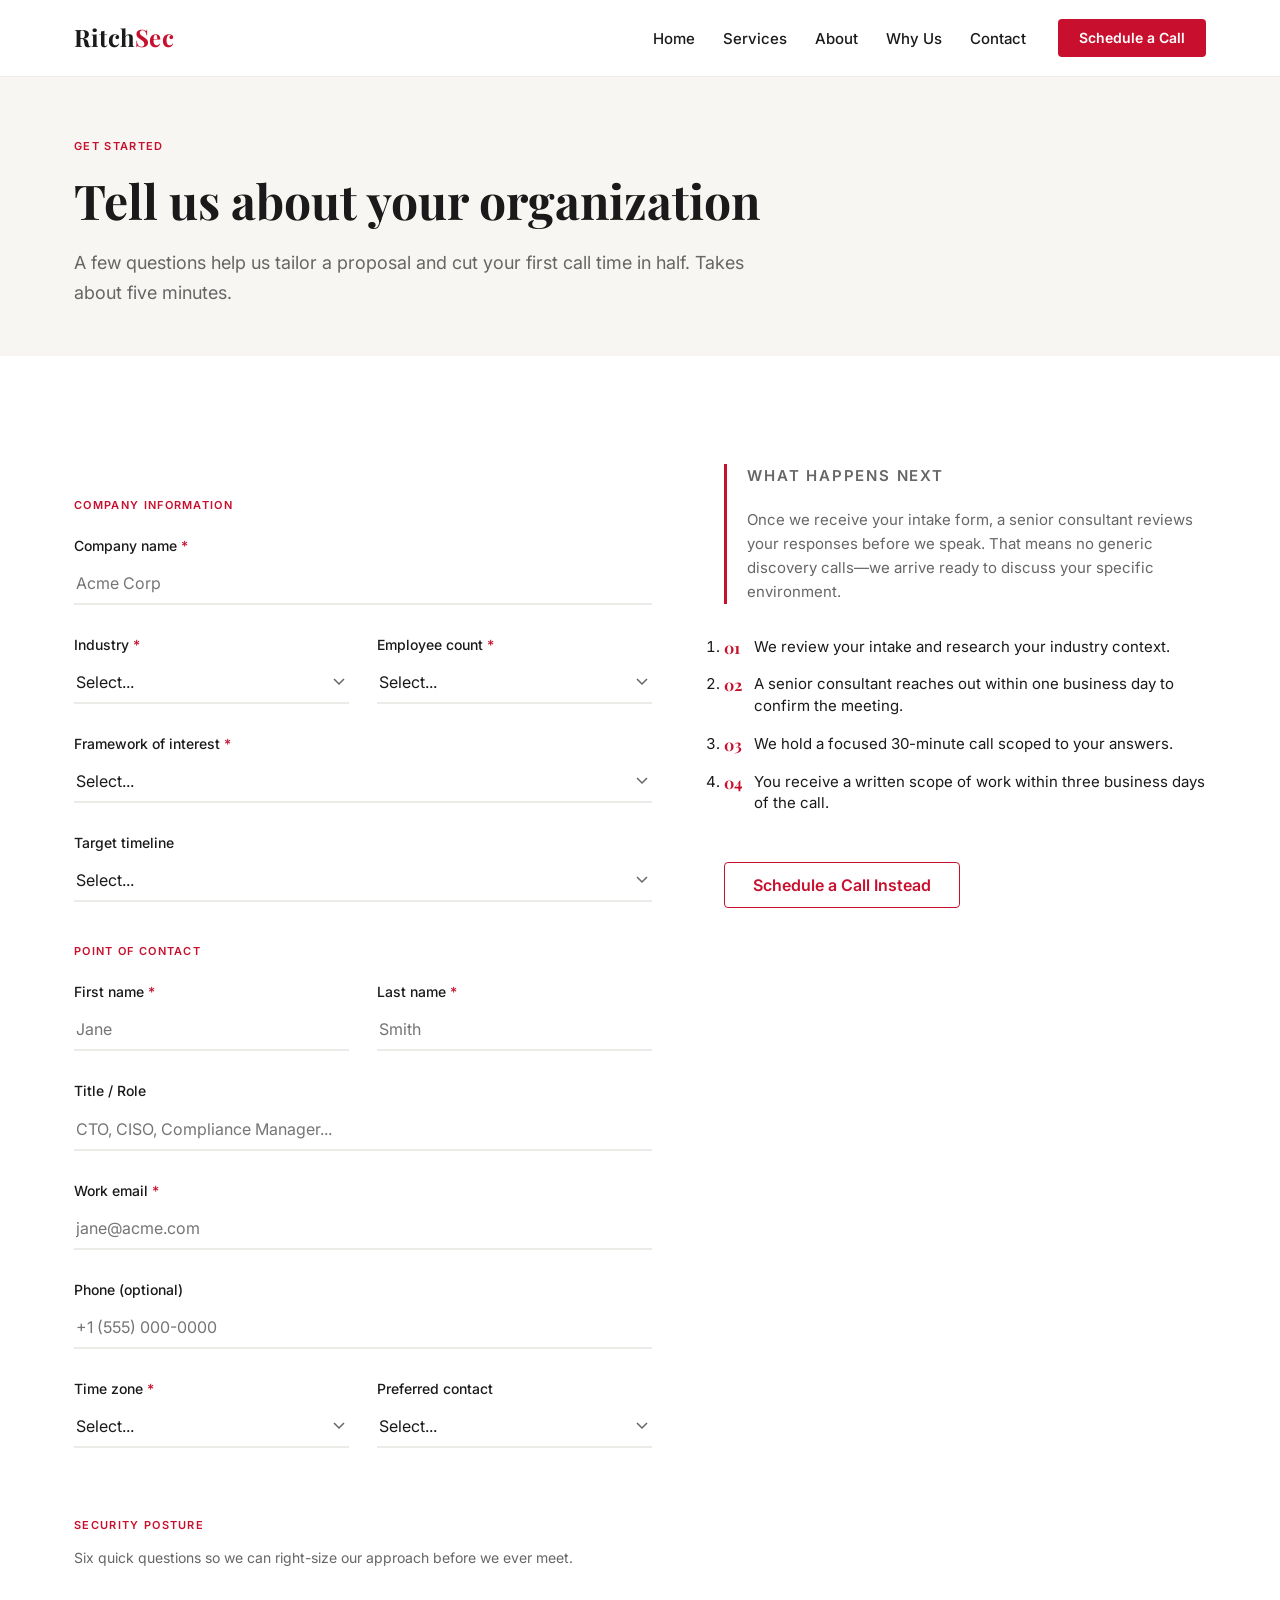
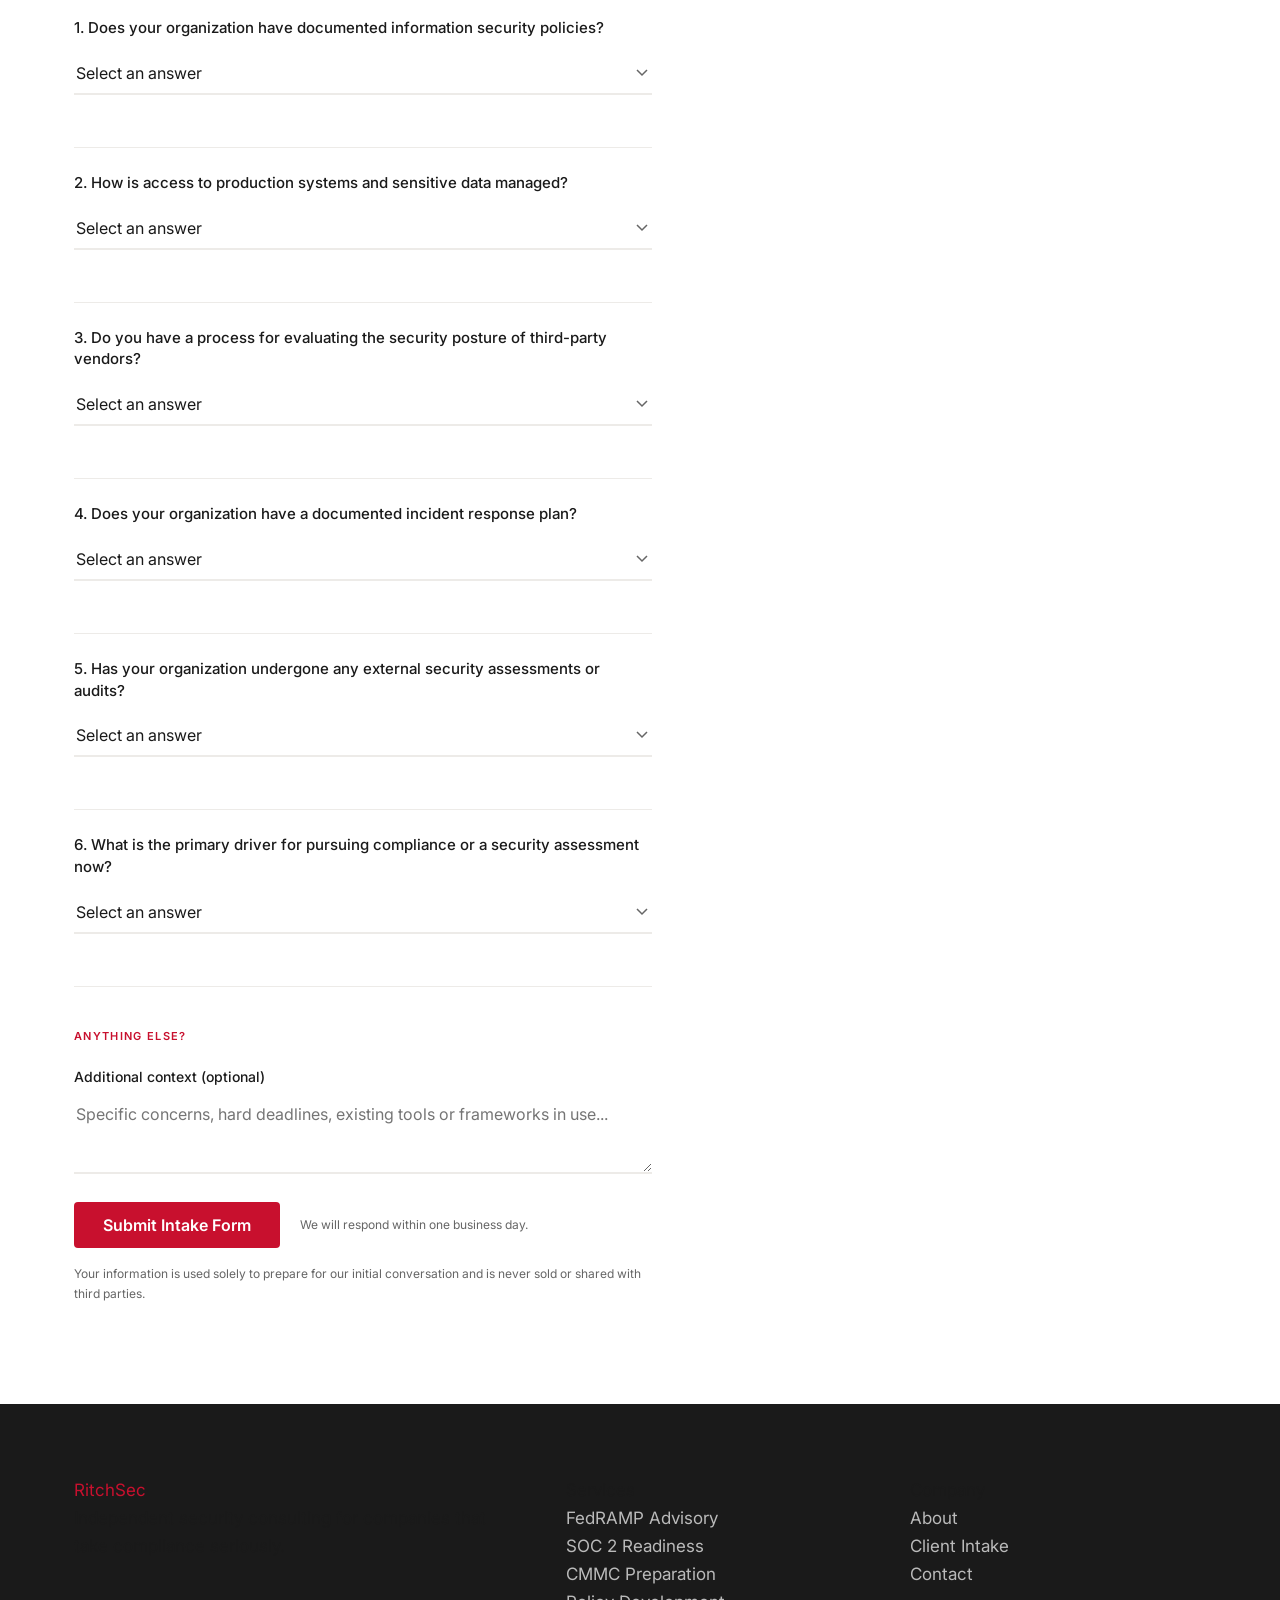
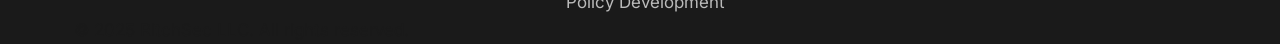
==== commit c9f8cfe0: "Convert security posture questions from radio buttons to dropdowns Co-Authored-By: Claude Sonnet 4.6" ====
--- a/intake.html
+++ b/intake.html
@@ -1 +1 @@
-<!DOCTYPE html><html lang="en"><head><meta charset="UTF-8"><meta name="viewport" content="width=device-width,initial-scale=1.0"><title>Client Intake - RitchSec</title><link rel="preconnect" href="https://fonts.googleapis.com"><link rel="preconnect" href="https://fonts.gstatic.com" crossorigin><link href="https://fonts.googleapis.com/css2?family=Inter:wght@400;500;600;800&family=Playfair+Display:ital,wght@0,700;1,700&display=swap" rel="stylesheet"><link rel="stylesheet" href="css/styles.css"><style>.intake-grid{display:grid;grid-template-columns:1.2fr 1fr;gap:72px}.intake-section-label{display:block;font-size:11px;font-weight:600;letter-spacing:.12em;text-transform:uppercase;color:var(--red);margin:40px 0 20px}.intake-section-label:first-child{margin-top:0}.intake-form label{display:block;font-size:14px;font-weight:500;color:var(--charcoal);margin-bottom:6px}.intake-form input,.intake-form select,.intake-form textarea{display:block;width:100%;font-family:var(--font-body);font-size:16px;color:var(--charcoal);background:transparent;border:none;border-bottom:2px solid var(--gray-light);padding:10px 2px;margin-bottom:28px;transition:border-color .2s ease;appearance:none;-webkit-appearance:none}.intake-form input[type=radio]{appearance:auto;-webkit-appearance:radio}.intake-form select{background-image:url("data:image/svg+xml,%3Csvg xmlns=%27http://www.w3.org/2000/svg%27 width=%2712%27 height=%278%27 viewBox=%270 0 12 8%27%3E%3Cpath d=%27M1 1l5 5 5-5%27 stroke=%27%23666%27 stroke-width=%271.5%27 fill=%27none%27/%3E%3C/svg%3E");background-repeat:no-repeat;background-position:right 4px center;padding-right:28px;cursor:pointer}.intake-form input:focus,.intake-form select:focus,.intake-form textarea:focus{outline:none;border-bottom-color:var(--red)}.intake-form textarea{resize:vertical;min-height:80px}.intake-row{display:grid;grid-template-columns:1fr 1fr;gap:28px}.intake-row>div{display:flex;flex-direction:column}.posture-question{padding:24px 0;border-bottom:1px solid var(--gray-light)}.posture-question:first-of-type{padding-top:0}.posture-question:last-of-type{border-bottom:none}.posture-question__prompt{font-size:15px;font-weight:500;color:var(--charcoal);margin-bottom:14px;line-height:1.45}.posture-options{display:flex;flex-direction:column;gap:10px}.posture-option{display:flex;flex-direction:row;align-items:flex-start;gap:10px;cursor:pointer}.posture-option input[type=radio]{width:16px;height:16px;margin-top:3px;flex-shrink:0;accent-color:var(--red);appearance:auto;-webkit-appearance:radio;border:none;padding:0;background:none}.posture-option__label{font-size:15px;color:var(--charcoal);line-height:1.4;display:flex;flex-direction:column}.posture-option__label span{display:block;font-size:13px;color:var(--muted);margin-top:2px}.intake-sidebar{padding-top:8px}.intake-sidebar h3{font-family:var(--font-body);font-size:17px;font-weight:600;color:var(--charcoal);margin-bottom:12px}.intake-sidebar p{font-size:15px;color:var(--muted);margin-bottom:20px;line-height:1.6}.intake-sidebar .red-rule{margin-bottom:32px}.what-happens-next li{position:relative;padding-left:30px;margin-bottom:16px;font-size:15px;color:var(--charcoal);line-height:1.45}.what-happens-next li::before{content:attr(data-n);position:absolute;left:0;font-family:var(--font-display);font-size:16px;font-weight:700;color:var(--red)}.form-submit-row{display:flex;align-items:center;gap:20px;margin-top:8px}.form-note{font-size:12px;color:var(--muted)}.intake-privacy{font-size:12px;color:var(--muted);margin-top:16px;text-align:left}@media(max-width:860px){.intake-grid{grid-template-columns:1fr;gap:56px}.intake-row{grid-template-columns:1fr;gap:0}.site-nav__list{display:none}}.page-hero{padding:60px 0 48px}.page-hero--off{padding:60px 0 48px}.site-footer .footer-links a{color:rgba(255,255,255,0.7)!important}.site-footer .footer-links a:hover{color:#fff!important}.footer-grid{display:grid!important;grid-template-columns:1.5fr 1fr 1fr!important;gap:48px!important}</style></head><body><header class="site-header" id="site-header"><div class="container site-header__inner"><a href="index.html" class="wordmark">Ritch<span>Sec</span></a><nav class="site-nav" aria-label="Main"><ul class="site-nav__list"><li><a href="index.html" class="site-nav__link">Home</a></li><li><a href="services.html" class="site-nav__link">Services</a></li><li><a href="about.html" class="site-nav__link">About</a></li><li><a href="why-us.html" class="site-nav__link">Why Us</a></li><li><a href="contact.html" class="site-nav__link">Contact</a></li></ul><a href="https://calendly.com/ritchsec/30min" class="btn btn--primary" target="_blank" rel="noopener">Schedule a Call</a><button class="nav-toggle" id="nav-toggle" aria-expanded="false" aria-label="Toggle navigation"><span class="nav-toggle__bar"></span><span class="nav-toggle__bar"></span><span class="nav-toggle__bar"></span></button></nav></div></header><section class="page-hero page-hero--off"><div class="container"><span class="eyebrow">Get Started</span><h1>Tell us about your organization</h1><p class="page-hero__sub">A few questions help us tailor a proposal and cut your first call time in half. Takes about five minutes.</p></div></section><section class="section section--white"><div class="container"><div class="intake-grid"><div><form class="intake-form" name="intake" method="POST" action="thank-you.html" data-netlify="true" netlify-honeypot="bot-field"><input type="hidden" name="form-name" value="intake"><p style="display:none"><label>Do not fill: <input name="bot-field"></label></p><span class="intake-section-label">Company Information</span><label for="company">Company name <span style="color:var(--red)">*</span></label><input type="text" id="company" name="company" required placeholder="Acme Corp"><div class="intake-row"><div><label for="industry">Industry <span style="color:var(--red)">*</span></label><select id="industry" name="industry" required><option value="" disabled selected>Select...</option><option>SaaS / Software</option><option>FinTech / Financial Services</option><option>HealthTech / Healthcare</option><option>Government / Public Sector</option><option>Defense / GovCon</option><option>Professional Services</option><option>E-commerce / Retail</option><option>Manufacturing</option><option>Other</option></select></div><div><label for="employees">Employee count <span style="color:var(--red)">*</span></label><select id="employees" name="employees" required><option value="" disabled selected>Select...</option><option>1-10</option><option>11-50</option><option>51-200</option><option>201-500</option><option>500+</option></select></div></div><label for="framework">Framework of interest <span style="color:var(--red)">*</span></label><select id="framework" name="framework" required><option value="" disabled selected>Select...</option><option>SOC 2 Type I</option><option>SOC 2 Type II</option><option>NIST CSF</option><option>FedRAMP 20x Class B</option><option>FedRAMP 20x Class C</option><option>General Security Risk Assessment</option><option>Not sure - need guidance</option></select><label for="timeline">Target timeline</label><select id="timeline" name="timeline"><option value="" disabled selected>Select...</option><option>ASAP (within 30 days)</option><option>1-3 months</option><option>3-6 months</option><option>6-12 months</option><option>Exploring, no hard deadline</option></select><span class="intake-section-label">Point of Contact</span><div class="intake-row"><div><label for="first-name">First name <span style="color:var(--red)">*</span></label><input type="text" id="first-name" name="first_name" required placeholder="Jane"></div><div><label for="last-name">Last name <span style="color:var(--red)">*</span></label><input type="text" id="last-name" name="last_name" required placeholder="Smith"></div></div><label for="poc-title">Title / Role</label><input type="text" id="poc-title" name="title" placeholder="CTO, CISO, Compliance Manager..."><label for="email">Work email <span style="color:var(--red)">*</span></label><input type="email" id="email" name="email" required placeholder="jane@acme.com"><label for="phone">Phone (optional)</label><input type="tel" id="phone" name="phone" placeholder="+1 (555) 000-0000"><div class="intake-row"><div><label for="timezone">Time zone <span style="color:var(--red)">*</span></label><select id="timezone" name="timezone" required><option value="" disabled selected>Select...</option><option>Eastern (ET)</option><option>Central (CT)</option><option>Mountain (MT)</option><option>Pacific (PT)</option><option>Alaska (AKT)</option><option>Hawaii (HT)</option><option>UTC / GMT</option><option>Other</option></select></div><div><label for="preferred-contact">Preferred contact</label><select id="preferred-contact" name="preferred_contact"><option value="" disabled selected>Select...</option><option>Email</option><option>Phone / Video call</option><option>Either</option></select></div></div><span class="intake-section-label">Security Posture</span><p style="font-size:14px;color:var(--muted);margin-bottom:24px;margin-top:-8px;">Six quick questions so we can right-size our approach before we ever meet.</p><div class="posture-question"><p class="posture-question__prompt">1. Does your organization have documented information security policies?</p><div class="posture-options"><label class="posture-option"><input type="radio" name="q1_policies" value="A" required><span class="posture-option__label">Yes, comprehensive and reviewed annually<span>Covers access control, incident response, data classification, etc.</span></span></label><label class="posture-option"><input type="radio" name="q1_policies" value="B"><span class="posture-option__label">Partial - some policies exist but coverage is inconsistent</span></label><label class="posture-option"><input type="radio" name="q1_policies" value="C"><span class="posture-option__label">No formal policies yet</span></label></div></div><div class="posture-question"><p class="posture-question__prompt">2. How is access to production systems and sensitive data managed?</p><div class="posture-options"><label class="posture-option"><input type="radio" name="q2_access" value="A" required><span class="posture-option__label">Role-based access with MFA enforced across all critical systems</span></label><label class="posture-option"><input type="radio" name="q2_access" value="B"><span class="posture-option__label">MFA or RBAC in place but not uniformly enforced</span></label><label class="posture-option"><input type="radio" name="q2_access" value="C"><span class="posture-option__label">Shared credentials or minimal access controls</span></label></div></div><div class="posture-question"><p class="posture-question__prompt">3. Do you have a process for evaluating the security posture of third-party vendors?</p><div class="posture-options"><label class="posture-option"><input type="radio" name="q3_vendors" value="A" required><span class="posture-option__label">Yes - formal vendor risk program with questionnaires or SOC 2 review</span></label><label class="posture-option"><input type="radio" name="q3_vendors" value="B"><span class="posture-option__label">Informal - we ask for compliance docs but no structured process</span></label><label class="posture-option"><input type="radio" name="q3_vendors" value="C"><span class="posture-option__label">No vendor security review process in place</span></label></div></div><div class="posture-question"><p class="posture-question__prompt">4. Does your organization have a documented incident response plan?</p><div class="posture-options"><label class="posture-option"><input type="radio" name="q4_ir" value="A" required><span class="posture-option__label">Yes - documented, tested, and updated in the last 12 months</span></label><label class="posture-option"><input type="radio" name="q4_ir" value="B"><span class="posture-option__label">Documented but not recently tested or rehearsed</span></label><label class="posture-option"><input type="radio" name="q4_ir" value="C"><span class="posture-option__label">No formal plan - we would handle it ad hoc</span></label></div></div><div class="posture-question"><p class="posture-question__prompt">5. Has your organization undergone any external security assessments or audits?</p><div class="posture-options"><label class="posture-option"><input type="radio" name="q5_audits" value="A" required><span class="posture-option__label">Yes - SOC 2, ISO 27001, pen test, or similar in the last two years</span></label><label class="posture-option"><input type="radio" name="q5_audits" value="B"><span class="posture-option__label">Limited - customer questionnaires or self-assessments only</span></label><label class="posture-option"><input type="radio" name="q5_audits" value="C"><span class="posture-option__label">No external assessment of any kind</span></label></div></div><div class="posture-question"><p class="posture-question__prompt">6. What is the primary driver for pursuing compliance or a security assessment now?</p><div class="posture-options"><label class="posture-option"><input type="radio" name="q6_driver" value="customer" required><span class="posture-option__label">Customer or enterprise deal requirement</span></label><label class="posture-option"><input type="radio" name="q6_driver" value="regulatory"><span class="posture-option__label">Regulatory or contractual obligation (FedRAMP, HIPAA, etc.)</span></label><label class="posture-option"><input type="radio" name="q6_driver" value="proactive"><span class="posture-option__label">Proactive risk reduction and security maturity</span></label><label class="posture-option"><input type="radio" name="q6_driver" value="incident"><span class="posture-option__label">Recent incident or near-miss</span></label></div></div><span class="intake-section-label">Anything Else?</span><label for="notes">Additional context (optional)</label><textarea id="notes" name="notes" placeholder="Specific concerns, hard deadlines, existing tools or frameworks in use..."></textarea><div class="form-submit-row"><button type="submit" class="btn btn--primary">Submit Intake Form</button><span class="form-note">We will respond within one business day.</span></div><p class="contact-form__note intake-privacy">Your information is used solely to prepare for our initial conversation and is never sold or shared with third parties.</p></form></div><div class="intake-sidebar"><div class="red-rule"><p class="eyebrow">What happens next</p><p>Once we receive your intake form, a senior consultant reviews your responses before we speak. That means no generic discovery calls&mdash;we arrive ready to discuss your specific environment.</p></div><ol class="what-happens-next"><li data-n="01">We review your intake and research your industry context.</li><li data-n="02">A senior consultant reaches out within one business day to confirm the meeting.</li><li data-n="03">We hold a focused 30-minute call scoped to your answers.</li><li data-n="04">You receive a written scope of work within three business days of the call.</li></ol><a href="https://calendly.com/ritchsec/30min" target="_blank" rel="noopener" class="btn btn--secondary" style="display:inline-block;margin-top:32px;">Schedule a Call Instead</a></div></div></div></section><footer class="site-footer"><div class="container"><div class="footer-grid"><div class="footer-brand"><a href="/" class="footer-logo">RitchSec</a><p>Independent security consulting for companies that take compliance seriously.</p></div><div class="footer-links"><p class="footer-heading">Services</p><ul><li><a href="/services.html">FedRAMP Advisory</a></li><li><a href="/services.html">SOC 2 Readiness</a></li><li><a href="/services.html">CMMC Preparation</a></li><li><a href="/services.html">Policy Development</a></li></ul></div><div class="footer-links"><p class="footer-heading">Company</p><ul><li><a href="/about.html">About</a></li><li><a href="/intake.html">Client Intake</a></li><li><a href="/contact.html">Contact</a></li></ul></div></div><div class="footer-bottom"><p>&copy; 2025 RitchSec LLC. All rights reserved.</p></div></div></footer><script src="js/main.js"></script></body></html>+<!DOCTYPE html><html lang="en"><head><meta charset="UTF-8"><meta name="viewport" content="width=device-width,initial-scale=1.0"><title>Client Intake - RitchSec</title><link rel="preconnect" href="https://fonts.googleapis.com"><link rel="preconnect" href="https://fonts.gstatic.com" crossorigin><link href="https://fonts.googleapis.com/css2?family=Inter:wght@400;500;600;800&family=Playfair+Display:ital,wght@0,700;1,700&display=swap" rel="stylesheet"><link rel="stylesheet" href="css/styles.css"><style>.intake-grid{display:grid;grid-template-columns:1.2fr 1fr;gap:72px}.intake-section-label{display:block;font-size:11px;font-weight:600;letter-spacing:.12em;text-transform:uppercase;color:var(--red);margin:40px 0 20px}.intake-section-label:first-child{margin-top:0}.intake-form label{display:block;font-size:14px;font-weight:500;color:var(--charcoal);margin-bottom:6px}.intake-form input,.intake-form select,.intake-form textarea{display:block;width:100%;font-family:var(--font-body);font-size:16px;color:var(--charcoal);background:transparent;border:none;border-bottom:2px solid var(--gray-light);padding:10px 2px;margin-bottom:28px;transition:border-color .2s ease;appearance:none;-webkit-appearance:none}.intake-form input[type=radio]{appearance:auto;-webkit-appearance:radio}.intake-form select{background-image:url("data:image/svg+xml,%3Csvg xmlns=%27http://www.w3.org/2000/svg%27 width=%2712%27 height=%278%27 viewBox=%270 0 12 8%27%3E%3Cpath d=%27M1 1l5 5 5-5%27 stroke=%27%23666%27 stroke-width=%271.5%27 fill=%27none%27/%3E%3C/svg%3E");background-repeat:no-repeat;background-position:right 4px center;padding-right:28px;cursor:pointer}.intake-form input:focus,.intake-form select:focus,.intake-form textarea:focus{outline:none;border-bottom-color:var(--red)}.intake-form textarea{resize:vertical;min-height:80px}.intake-row{display:grid;grid-template-columns:1fr 1fr;gap:28px}.intake-row>div{display:flex;flex-direction:column}.posture-question{padding:24px 0;border-bottom:1px solid var(--gray-light)}.posture-question:first-of-type{padding-top:0}.posture-question:last-of-type{border-bottom:none}.posture-question__prompt{font-size:15px;font-weight:500;color:var(--charcoal);margin-bottom:14px;line-height:1.45}.posture-options{display:flex;flex-direction:column;gap:10px}.posture-option{display:flex;flex-direction:row;align-items:flex-start;gap:10px;cursor:pointer}.posture-option input[type=radio]{width:16px;height:16px;margin-top:3px;flex-shrink:0;accent-color:var(--red);appearance:auto;-webkit-appearance:radio;border:none;padding:0;background:none}.posture-option__label{font-size:15px;color:var(--charcoal);line-height:1.4;display:flex;flex-direction:column}.posture-option__label span{display:block;font-size:13px;color:var(--muted);margin-top:2px}.intake-sidebar{padding-top:8px}.intake-sidebar h3{font-family:var(--font-body);font-size:17px;font-weight:600;color:var(--charcoal);margin-bottom:12px}.intake-sidebar p{font-size:15px;color:var(--muted);margin-bottom:20px;line-height:1.6}.intake-sidebar .red-rule{margin-bottom:32px}.what-happens-next li{position:relative;padding-left:30px;margin-bottom:16px;font-size:15px;color:var(--charcoal);line-height:1.45}.what-happens-next li::before{content:attr(data-n);position:absolute;left:0;font-family:var(--font-display);font-size:16px;font-weight:700;color:var(--red)}.form-submit-row{display:flex;align-items:center;gap:20px;margin-top:8px}.form-note{font-size:12px;color:var(--muted)}.intake-privacy{font-size:12px;color:var(--muted);margin-top:16px;text-align:left}@media(max-width:860px){.intake-grid{grid-template-columns:1fr;gap:56px}.intake-row{grid-template-columns:1fr;gap:0}.site-nav__list{display:none}}.page-hero{padding:60px 0 48px}.page-hero--off{padding:60px 0 48px}.site-footer .footer-links a{color:rgba(255,255,255,0.7)!important}.site-footer .footer-links a:hover{color:#fff!important}.footer-grid{display:grid!important;grid-template-columns:1.5fr 1fr 1fr!important;gap:48px!important}</style></head><body><header class="site-header" id="site-header"><div class="container site-header__inner"><a href="index.html" class="wordmark">Ritch<span>Sec</span></a><nav class="site-nav" aria-label="Main"><ul class="site-nav__list"><li><a href="index.html" class="site-nav__link">Home</a></li><li><a href="services.html" class="site-nav__link">Services</a></li><li><a href="about.html" class="site-nav__link">About</a></li><li><a href="why-us.html" class="site-nav__link">Why Us</a></li><li><a href="contact.html" class="site-nav__link">Contact</a></li></ul><a href="https://calendly.com/ritchsec/30min" class="btn btn--primary" target="_blank" rel="noopener">Schedule a Call</a><button class="nav-toggle" id="nav-toggle" aria-expanded="false" aria-label="Toggle navigation"><span class="nav-toggle__bar"></span><span class="nav-toggle__bar"></span><span class="nav-toggle__bar"></span></button></nav></div></header><section class="page-hero page-hero--off"><div class="container"><span class="eyebrow">Get Started</span><h1>Tell us about your organization</h1><p class="page-hero__sub">A few questions help us tailor a proposal and cut your first call time in half. Takes about five minutes.</p></div></section><section class="section section--white"><div class="container"><div class="intake-grid"><div><form class="intake-form" name="intake" method="POST" action="thank-you.html" data-netlify="true" netlify-honeypot="bot-field"><input type="hidden" name="form-name" value="intake"><p style="display:none"><label>Do not fill: <input name="bot-field"></label></p><span class="intake-section-label">Company Information</span><label for="company">Company name <span style="color:var(--red)">*</span></label><input type="text" id="company" name="company" required placeholder="Acme Corp"><div class="intake-row"><div><label for="industry">Industry <span style="color:var(--red)">*</span></label><select id="industry" name="industry" required><option value="" disabled selected>Select...</option><option>SaaS / Software</option><option>FinTech / Financial Services</option><option>HealthTech / Healthcare</option><option>Government / Public Sector</option><option>Defense / GovCon</option><option>Professional Services</option><option>E-commerce / Retail</option><option>Manufacturing</option><option>Other</option></select></div><div><label for="employees">Employee count <span style="color:var(--red)">*</span></label><select id="employees" name="employees" required><option value="" disabled selected>Select...</option><option>1-10</option><option>11-50</option><option>51-200</option><option>201-500</option><option>500+</option></select></div></div><label for="framework">Framework of interest <span style="color:var(--red)">*</span></label><select id="framework" name="framework" required><option value="" disabled selected>Select...</option><option>SOC 2 Type I</option><option>SOC 2 Type II</option><option>NIST CSF</option><option>FedRAMP 20x Class B</option><option>FedRAMP 20x Class C</option><option>General Security Risk Assessment</option><option>Not sure - need guidance</option></select><label for="timeline">Target timeline</label><select id="timeline" name="timeline"><option value="" disabled selected>Select...</option><option>ASAP (within 30 days)</option><option>1-3 months</option><option>3-6 months</option><option>6-12 months</option><option>Exploring, no hard deadline</option></select><span class="intake-section-label">Point of Contact</span><div class="intake-row"><div><label for="first-name">First name <span style="color:var(--red)">*</span></label><input type="text" id="first-name" name="first_name" required placeholder="Jane"></div><div><label for="last-name">Last name <span style="color:var(--red)">*</span></label><input type="text" id="last-name" name="last_name" required placeholder="Smith"></div></div><label for="poc-title">Title / Role</label><input type="text" id="poc-title" name="title" placeholder="CTO, CISO, Compliance Manager..."><label for="email">Work email <span style="color:var(--red)">*</span></label><input type="email" id="email" name="email" required placeholder="jane@acme.com"><label for="phone">Phone (optional)</label><input type="tel" id="phone" name="phone" placeholder="+1 (555) 000-0000"><div class="intake-row"><div><label for="timezone">Time zone <span style="color:var(--red)">*</span></label><select id="timezone" name="timezone" required><option value="" disabled selected>Select...</option><option>Eastern (ET)</option><option>Central (CT)</option><option>Mountain (MT)</option><option>Pacific (PT)</option><option>Alaska (AKT)</option><option>Hawaii (HT)</option><option>UTC / GMT</option><option>Other</option></select></div><div><label for="preferred-contact">Preferred contact</label><select id="preferred-contact" name="preferred_contact"><option value="" disabled selected>Select...</option><option>Email</option><option>Phone / Video call</option><option>Either</option></select></div></div><span class="intake-section-label">Security Posture</span><p style="font-size:14px;color:var(--muted);margin-bottom:24px;margin-top:-8px;">Six quick questions so we can right-size our approach before we ever meet.</p><div class="posture-question"><p class="posture-question__prompt">1. Does your organization have documented information security policies?</p><select name="q1_policies" required><option value="">Select an answer</option><option value="A">Yes - comprehensive and reviewed annually</option><option value="B">Partial - some policies exist but coverage is inconsistent</option><option value="C">No formal policies yet</option></select></div><div class="posture-question"><p class="posture-question__prompt">2. How is access to production systems and sensitive data managed?</p><select name="q2_access" required><option value="">Select an answer</option><option value="A">Role-based access with MFA enforced across all critical systems</option><option value="B">MFA or RBAC in place but not uniformly enforced</option><option value="C">Shared credentials or minimal access controls</option></select></div><div class="posture-question"><p class="posture-question__prompt">3. Do you have a process for evaluating the security posture of third-party vendors?</p><select name="q3_vendors" required><option value="">Select an answer</option><option value="A">Yes - formal vendor risk program with questionnaires or SOC 2 review</option><option value="B">Informal - we ask for compliance docs but no structured process</option><option value="C">No vendor security review process in place</option></select></div><div class="posture-question"><p class="posture-question__prompt">4. Does your organization have a documented incident response plan?</p><select name="q4_ir" required><option value="">Select an answer</option><option value="A">Yes - documented, tested, and updated in the last 12 months</option><option value="B">Documented but not recently tested or rehearsed</option><option value="C">No formal plan - we would handle it ad hoc</option></select></div><div class="posture-question"><p class="posture-question__prompt">5. Has your organization undergone any external security assessments or audits?</p><select name="q5_audits" required><option value="">Select an answer</option><option value="A">Yes - SOC 2, ISO 27001, pen test, or similar in the last two years</option><option value="B">Limited - customer questionnaires or self-assessments only</option><option value="C">No external assessment of any kind</option></select></div><div class="posture-question"><p class="posture-question__prompt">6. What is the primary driver for pursuing compliance or a security assessment now?</p><select name="q6_driver" required><option value="">Select an answer</option><option value="customer">Customer or enterprise deal requirement</option><option value="regulatory">Regulatory or contractual obligation (FedRAMP, HIPAA, etc.)</option><option value="proactive">Proactive risk reduction and security maturity</option><option value="incident">Recent incident or near-miss</option></select></div><span class="intake-section-label">Anything Else?</span><label for="notes">Additional context (optional)</label><textarea id="notes" name="notes" placeholder="Specific concerns, hard deadlines, existing tools or frameworks in use..."></textarea><div class="form-submit-row"><button type="submit" class="btn btn--primary">Submit Intake Form</button><span class="form-note">We will respond within one business day.</span></div><p class="contact-form__note intake-privacy">Your information is used solely to prepare for our initial conversation and is never sold or shared with third parties.</p></form></div><div class="intake-sidebar"><div class="red-rule"><p class="eyebrow">What happens next</p><p>Once we receive your intake form, a senior consultant reviews your responses before we speak. That means no generic discovery calls&mdash;we arrive ready to discuss your specific environment.</p></div><ol class="what-happens-next"><li data-n="01">We review your intake and research your industry context.</li><li data-n="02">A senior consultant reaches out within one business day to confirm the meeting.</li><li data-n="03">We hold a focused 30-minute call scoped to your answers.</li><li data-n="04">You receive a written scope of work within three business days of the call.</li></ol><a href="https://calendly.com/ritchsec/30min" target="_blank" rel="noopener" class="btn btn--secondary" style="display:inline-block;margin-top:32px;">Schedule a Call Instead</a></div></div></div></section><footer class="site-footer"><div class="container"><div class="footer-grid"><div class="footer-brand"><a href="/" class="footer-logo">RitchSec</a><p>Independent security consulting for companies that take compliance seriously.</p></div><div class="footer-links"><p class="footer-heading">Services</p><ul><li><a href="/services.html">FedRAMP Advisory</a></li><li><a href="/services.html">SOC 2 Readiness</a></li><li><a href="/services.html">CMMC Preparation</a></li><li><a href="/services.html">Policy Development</a></li></ul></div><div class="footer-links"><p class="footer-heading">Company</p><ul><li><a href="/about.html">About</a></li><li><a href="/intake.html">Client Intake</a></li><li><a href="/contact.html">Contact</a></li></ul></div></div><div class="footer-bottom"><p>&copy; 2025 RitchSec LLC. All rights reserved.</p></div></div></footer><script src="js/main.js"></script></body></html>
